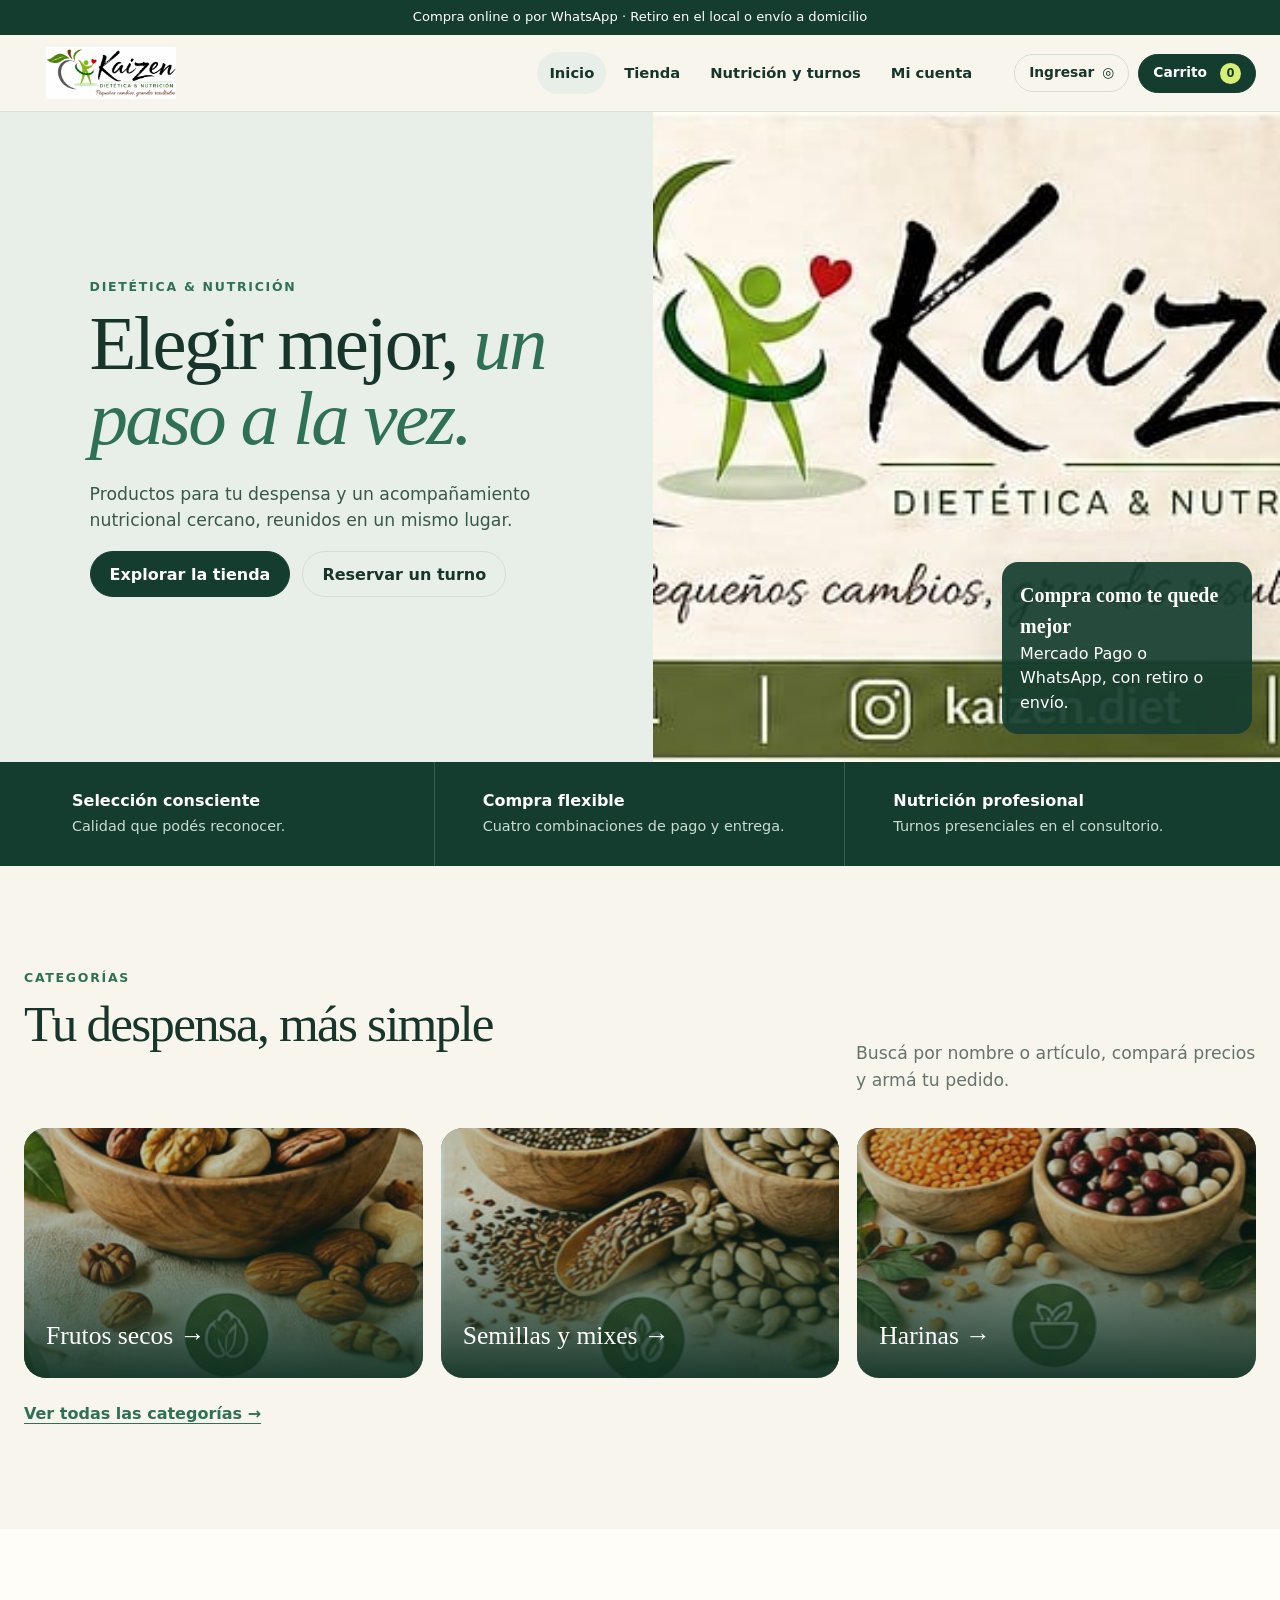
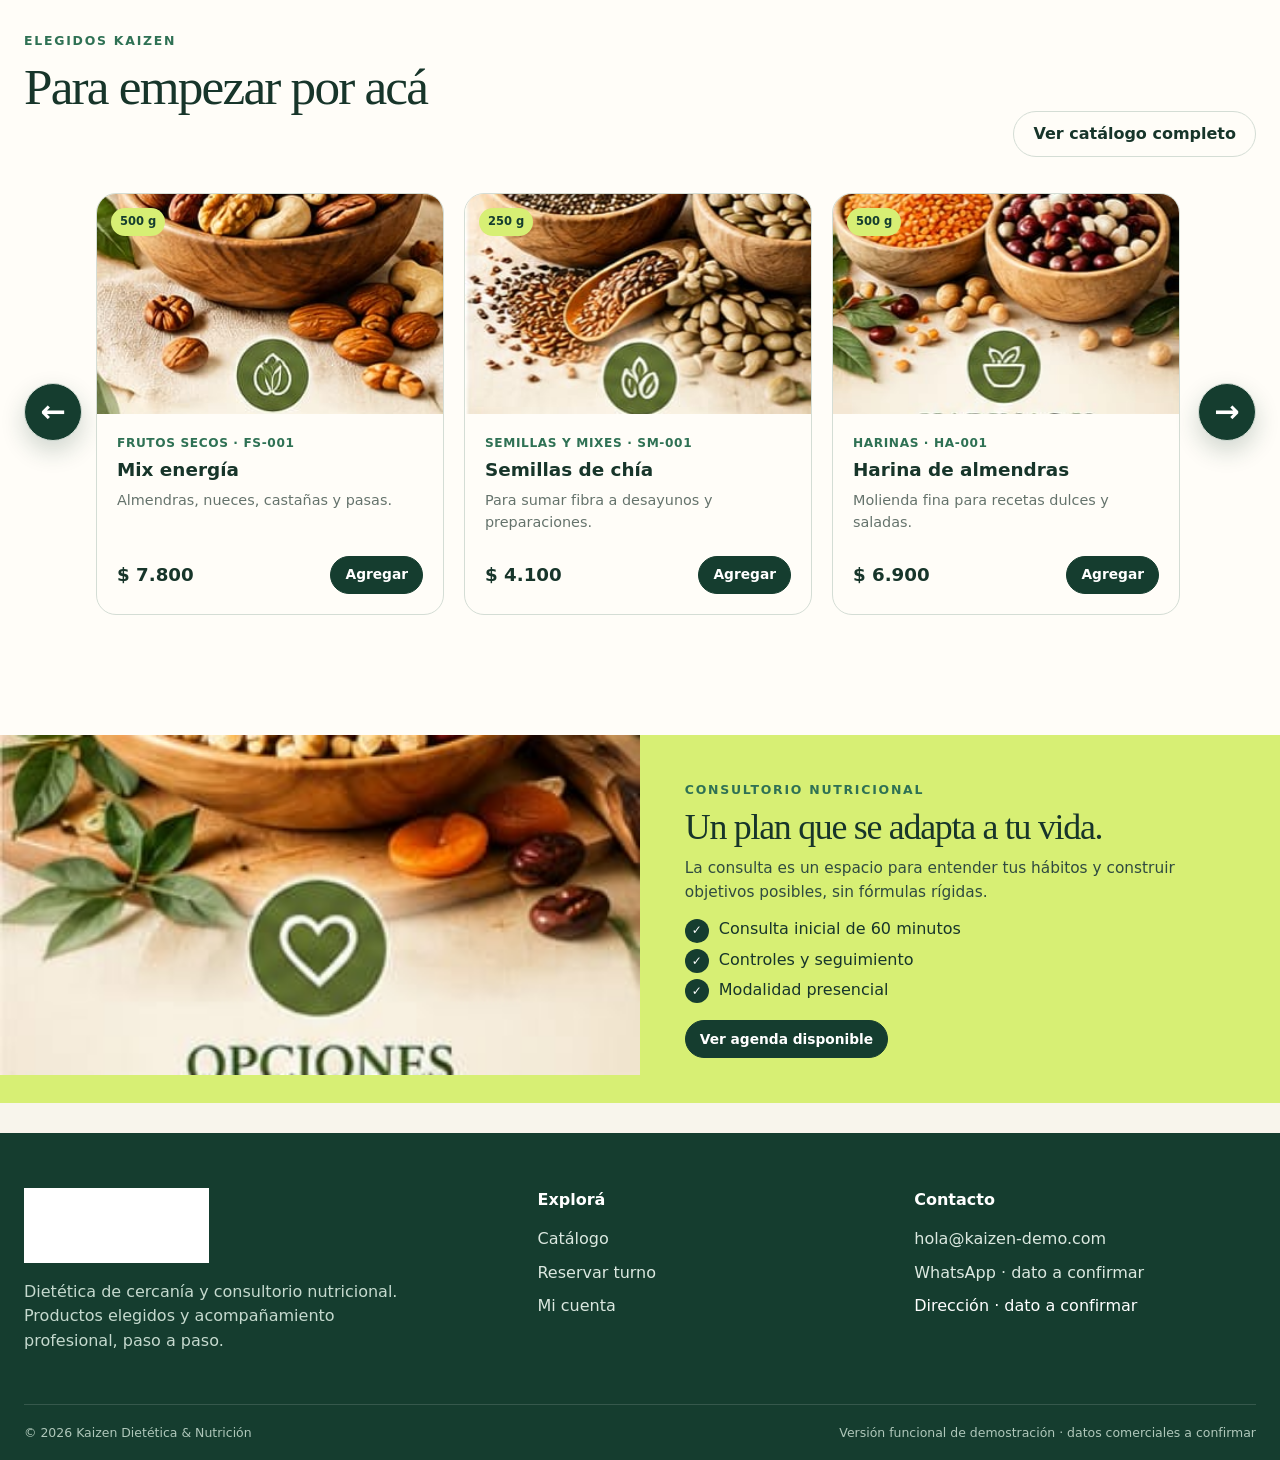
==== index.html @ 748d7c91 "Desarrollar tienda y agenda nutricional multipágina" ====
<!doctype html>
<html lang="es">
<head>
  <meta charset="utf-8">
  <meta name="viewport" content="width=device-width, initial-scale=1">
  <meta name="description" content="Kaizen Dietética & Nutrición: productos naturales, compras online y turnos con nutricionista.">
  <title>Kaizen · Dietética & Nutrición</title>
  <link rel="icon" href="assets/logo-round.jpeg">
  <link rel="stylesheet" href="css/styles.css">
  <script src="js/data.js" defer></script>
  <script src="js/store.js" defer></script>
  <script src="js/app.js" defer></script>
</head>
<body data-page="home">
  <div id="site-shell"></div>
  <main>
    <section class="hero">
      <div class="hero-copy">
        <p class="eyebrow">Dietética & nutrición</p>
        <h1>Elegir mejor, <em>un paso a la vez.</em></h1>
        <p class="lead">Productos para tu despensa y un acompañamiento nutricional cercano, reunidos en un mismo lugar.</p>
        <div class="cluster">
          <a class="button" href="tienda.html">Explorar la tienda</a>
          <a class="button ghost" href="nutricion.html">Reservar un turno</a>
        </div>
      </div>
      <div class="hero-media">
        <img src="assets/hero-banner.jpeg" alt="Selección de alimentos naturales de Kaizen">
        <div class="hero-note"><strong>Compra como te quede mejor</strong><span>Mercado Pago o WhatsApp, con retiro o envío.</span></div>
      </div>
    </section>

    <section class="trust-strip" aria-label="Beneficios">
      <div class="container trust-grid">
        <div class="trust-item"><b>Selección consciente</b><span>Calidad que podés reconocer.</span></div>
        <div class="trust-item"><b>Compra flexible</b><span>Cuatro combinaciones de pago y entrega.</span></div>
        <div class="trust-item"><b>Nutrición profesional</b><span>Turnos presenciales en el consultorio.</span></div>
      </div>
    </section>

    <section class="section">
      <div class="container">
        <div class="split-heading"><div><p class="eyebrow">Categorías</p><h2>Tu despensa, más simple</h2></div><p class="lead">Buscá por nombre o artículo, compará precios y armá tu pedido.</p></div>
        <div class="category-grid" id="home-categories"></div>
        <div class="cluster" style="margin-top: 24px"><a class="text-link" href="tienda.html">Ver todas las categorías →</a></div>
      </div>
    </section>

    <section class="section alt">
      <div class="container">
        <div class="split-heading"><div><p class="eyebrow">Elegidos Kaizen</p><h2>Para empezar por acá</h2></div><a class="button ghost" href="tienda.html">Ver catálogo completo</a></div>
        <div class="carousel-shell">
          <button class="carousel-arrow previous" data-carousel-direction="previous" aria-label="Ver productos anteriores">←</button>
          <div class="product-carousel" id="featured-products"></div>
          <button class="carousel-arrow next" data-carousel-direction="next" aria-label="Ver más productos">→</button>
        </div>
      </div>
    </section>

    <section class="feature-band home-consultorio">
      <img src="assets/opciones-especiales.jpeg" alt="Opciones saludables disponibles en Kaizen">
      <div class="feature-copy">
        <p class="eyebrow">Consultorio nutricional</p>
        <h2>Un plan que se adapta a tu vida.</h2>
        <p class="lead">La consulta es un espacio para entender tus hábitos y construir objetivos posibles, sin fórmulas rígidas.</p>
        <ul class="check-list"><li>Consulta inicial de 60 minutos</li><li>Controles y seguimiento</li><li>Modalidad presencial</li></ul>
        <a class="button small" href="nutricion.html">Ver agenda disponible</a>
      </div>
    </section>
  </main>
  <div id="site-footer"></div>
</body>
</html>
---- css/styles.css ----
:root {
  --pine: #153d2f;
  --green: #2f7154;
  --lime: #d7ef74;
  --cream: #f8f5ec;
  --paper: #fffdf8;
  --mist: #e7efe8;
  --ink: #17352a;
  --muted: #65736c;
  --line: #d4ddd5;
  --danger: #b3483f;
  --shadow: 0 18px 55px rgba(21, 61, 47, 0.12);
  --radius: 22px;
}

* { box-sizing: border-box; }
[hidden] { display: none !important; }
html { scroll-behavior: smooth; }
body {
  margin: 0;
  color: var(--ink);
  background: var(--cream);
  font-family: Inter, ui-sans-serif, system-ui, -apple-system, BlinkMacSystemFont, "Segoe UI", sans-serif;
  font-size: 16px;
  line-height: 1.55;
}
body.no-scroll { overflow: hidden; }
img { display: block; max-width: 100%; }
a { color: inherit; }
button, input, select, textarea { font: inherit; }
button { cursor: pointer; }

.sr-only {
  position: absolute;
  width: 1px;
  height: 1px;
  padding: 0;
  margin: -1px;
  overflow: hidden;
  clip: rect(0, 0, 0, 0);
  white-space: nowrap;
  border: 0;
}

.announcement {
  min-height: 35px;
  display: flex;
  align-items: center;
  justify-content: center;
  padding: 7px 20px;
  color: white;
  background: var(--pine);
  font-size: 0.82rem;
  text-align: center;
}

.site-header {
  position: sticky;
  top: 0;
  z-index: 30;
  border-bottom: 1px solid rgba(212, 221, 213, 0.85);
  background: rgba(248, 245, 236, 0.92);
  backdrop-filter: blur(16px);
}
.header-inner {
  width: min(1420px, calc(100% - 48px));
  min-height: 76px;
  margin: auto;
  display: flex;
  align-items: center;
  gap: 30px;
}
.brand { flex: 0 0 auto; text-decoration: none; }
.brand img { width: 174px; height: 52px; object-fit: contain; }
.main-nav { display: flex; align-items: center; gap: 6px; margin-left: auto; }
.main-nav a {
  padding: 10px 12px;
  border-radius: 999px;
  color: var(--ink);
  font-size: 0.92rem;
  font-weight: 650;
  text-decoration: none;
}
.main-nav a:hover, .main-nav a.active { background: var(--mist); }
.header-actions { display: flex; align-items: center; gap: 9px; }
.cart-button { position: relative; }
.cart-count {
  min-width: 21px;
  height: 21px;
  display: inline-grid;
  place-items: center;
  margin-left: 5px;
  border-radius: 99px;
  color: var(--pine);
  background: var(--lime);
  font-size: 0.72rem;
  font-weight: 800;
}

.container { width: min(1240px, calc(100% - 48px)); margin-inline: auto; }
.narrow { width: min(760px, calc(100% - 48px)); margin-inline: auto; }
.section { padding-block: clamp(64px, 8vw, 108px); }
.section.compact { padding-block: 44px; }
.section.alt { background: var(--paper); }
.eyebrow {
  margin: 0 0 10px;
  color: var(--green);
  font-size: 0.78rem;
  font-weight: 850;
  letter-spacing: 0.14em;
  text-transform: uppercase;
}
h1, h2, h3, p { margin-top: 0; }
h1, h2, .display {
  font-family: Georgia, "Times New Roman", serif;
  font-weight: 500;
  letter-spacing: -0.035em;
}
h1 { font-size: clamp(2.7rem, 6vw, 5.9rem); line-height: 0.98; }
h2 { font-size: clamp(2.15rem, 4vw, 4rem); line-height: 1.05; }
h3 { line-height: 1.2; }
.lead { max-width: 640px; color: var(--muted); font-size: 1.08rem; }
.muted { color: var(--muted); }
.fine-print { color: var(--muted); font-size: 0.82rem; }
.stack { display: grid; gap: 16px; }
.cluster { display: flex; flex-wrap: wrap; align-items: center; gap: 12px; }
.split-heading { display: flex; justify-content: space-between; align-items: end; gap: 35px; margin-bottom: 34px; }
.split-heading > * { margin-bottom: 0; }
.split-heading .lead { max-width: 400px; }

.button {
  min-height: 46px;
  display: inline-flex;
  align-items: center;
  justify-content: center;
  gap: 8px;
  padding: 11px 19px;
  border: 1px solid var(--pine);
  border-radius: 999px;
  color: white;
  background: var(--pine);
  font-weight: 760;
  line-height: 1.1;
  text-decoration: none;
  transition: transform 160ms ease, box-shadow 160ms ease, background 160ms ease;
}
.button:hover { transform: translateY(-2px); box-shadow: 0 10px 25px rgba(21,61,47,.2); }
.button:active { transform: translateY(0); box-shadow: none; }
.button.secondary { color: var(--pine); background: var(--lime); border-color: var(--lime); }
.button.ghost { color: var(--ink); background: transparent; border-color: var(--line); }
.button.white { color: var(--pine); background: white; border-color: white; }
.button.small { min-height: 38px; padding: 8px 14px; font-size: 0.86rem; }
.button:disabled { opacity: .45; cursor: not-allowed; transform: none; box-shadow: none; }
.text-link { color: var(--green); font-weight: 800; text-decoration-thickness: 1px; text-underline-offset: 4px; }

.hero {
  min-height: 650px;
  display: grid;
  grid-template-columns: minmax(0, 1.02fr) minmax(0, .98fr);
  background: var(--mist);
}
.hero-copy { align-self: center; padding: clamp(65px, 8vw, 128px) clamp(28px, 7vw, 110px); }
.hero-copy h1 { max-width: 750px; margin-bottom: 24px; }
.hero-copy h1 em { color: var(--green); font-style: italic; }
.hero-copy .lead { color: #39584b; }
.hero-media { position: relative; min-height: 420px; overflow: hidden; }
.hero-media > img { width: 100%; height: 100%; object-fit: cover; }
.hero-note {
  position: absolute;
  right: 28px;
  bottom: 28px;
  max-width: 250px;
  padding: 18px;
  border-radius: 16px;
  color: white;
  background: rgba(21, 61, 47, .92);
  box-shadow: var(--shadow);
}
.hero-note strong { display: block; font-family: Georgia, serif; font-size: 1.25rem; }

.trust-strip { background: var(--pine); color: white; }
.trust-grid { display: grid; grid-template-columns: repeat(3, 1fr); }
.trust-item { padding: 27px clamp(20px, 4vw, 48px); border-right: 1px solid rgba(255,255,255,.16); }
.trust-item:last-child { border-right: 0; }
.trust-item b { display: block; font-size: 1rem; }
.trust-item span { color: #cbdcd3; font-size: .9rem; }

.category-grid { display: grid; grid-template-columns: repeat(3, 1fr); gap: 18px; }
.category-card {
  min-height: 250px;
  position: relative;
  overflow: hidden;
  display: flex;
  align-items: end;
  padding: 22px;
  border-radius: var(--radius);
  color: white;
  background: var(--pine);
  text-decoration: none;
}
.category-card img { position: absolute; inset: 0; width: 100%; height: 100%; object-fit: cover; opacity: .72; transition: transform 350ms ease; }
.category-card::after { content: ""; position: absolute; inset: 0; background: linear-gradient(transparent 30%, rgba(11,45,32,.9)); }
.category-card:hover img { transform: scale(1.05); }
.category-card span { position: relative; z-index: 1; font-family: Georgia, serif; font-size: 1.6rem; }

.product-grid { display: grid; grid-template-columns: repeat(3, 1fr); gap: 20px; }
.carousel-shell { display: grid; grid-template-columns: 58px minmax(0, 1fr) 58px; gap: 14px; align-items: center; }
.carousel-arrow {
  width: 58px;
  height: 58px;
  display: inline-grid;
  place-items: center;
  border: 1px solid var(--line);
  border-radius: 50%;
  color: white;
  background: var(--pine);
  box-shadow: 0 10px 24px rgba(21, 61, 47, .2);
  font-size: 1.9rem;
  font-weight: 850;
}
.carousel-arrow:hover { transform: translateY(-2px); background: var(--green); }
.product-carousel {
  display: grid;
  grid-auto-flow: column;
  grid-auto-columns: calc((100% - 40px) / 3);
  gap: 20px;
  overflow-x: auto;
  overscroll-behavior-inline: contain;
  scroll-snap-type: inline mandatory;
  scrollbar-width: none;
  padding: 2px 2px 18px;
}
.product-carousel::-webkit-scrollbar { display: none; }
.product-carousel .product-card { scroll-snap-align: start; }
.product-card {
  min-width: 0;
  overflow: hidden;
  display: grid;
  grid-template-rows: 220px 1fr;
  border: 1px solid var(--line);
  border-radius: 20px;
  background: var(--paper);
}
.product-card .product-image { position: relative; overflow: hidden; background: var(--mist); }
.product-card img { width: 100%; height: 100%; object-fit: cover; transition: transform 300ms ease; }
.product-card:hover img { transform: scale(1.035); }
.tag {
  display: inline-flex;
  align-items: center;
  min-height: 28px;
  padding: 4px 9px;
  border-radius: 99px;
  color: var(--pine);
  background: var(--lime);
  font-size: .72rem;
  font-weight: 850;
}
.product-card .tag { position: absolute; top: 14px; left: 14px; }
.product-body { display: flex; flex-direction: column; align-items: start; padding: 20px; }
.product-meta { color: var(--green); font-size: .76rem; font-weight: 800; letter-spacing: .05em; text-transform: uppercase; }
.product-card h3 { margin: 6px 0 8px; font-size: 1.15rem; }
.product-card p { min-height: 50px; margin-bottom: 17px; color: var(--muted); font-size: .9rem; }
.product-bottom { width: 100%; display: flex; justify-content: space-between; align-items: center; gap: 12px; margin-top: auto; }
.price { font-size: 1.14rem; font-weight: 850; }
.product-qty { display: inline-flex; align-items: center; gap: 9px; padding: 3px; border: 1px solid var(--line); border-radius: 999px; background: white; }
.product-qty button { width: 31px; height: 31px; display: inline-grid; place-items: center; border: 0; border-radius: 50%; color: white; background: var(--pine); font-weight: 900; }
.product-qty strong { min-width: 18px; text-align: center; }

.feature-band { display: grid; grid-template-columns: 1fr 1fr; min-height: 500px; background: var(--lime); }
.feature-band > img { width: 100%; height: 100%; object-fit: cover; }
.feature-copy { align-self: center; padding: clamp(48px, 7vw, 105px); }
.feature-copy .lead { color: #304b40; }
.check-list { display: grid; gap: 10px; margin: 25px 0 30px; padding: 0; list-style: none; }
.check-list li::before { content: "✓"; display: inline-grid; place-items: center; width: 24px; height: 24px; margin-right: 10px; border-radius: 50%; color: white; background: var(--pine); font-size: .75rem; font-weight: 900; }
.home-consultorio { min-height: 0; }
.home-consultorio > img { height: 340px; object-position: center 52%; }
.home-consultorio .feature-copy { padding: clamp(26px, 3.5vw, 48px); }
.home-consultorio .feature-copy h2 { max-width: 650px; margin-bottom: 10px; font-size: clamp(1.85rem, 2.8vw, 2.75rem); }
.home-consultorio .feature-copy .lead { margin-bottom: 8px; font-size: .96rem; }
.home-consultorio .check-list { margin: 13px 0 17px; gap: 5px; }

.page-hero { padding: clamp(56px, 8vw, 108px) 0 44px; background: var(--mist); }
.page-hero h1 { max-width: 900px; margin-bottom: 20px; font-size: clamp(2.8rem, 6vw, 5.2rem); }
.page-hero .lead { margin-bottom: 0; }

.catalog-shell { display: grid; grid-template-columns: 255px 1fr; gap: 32px; align-items: start; }
.filter-panel {
  position: sticky;
  top: 103px;
  padding: 22px;
  border: 1px solid var(--line);
  border-radius: 18px;
  background: var(--paper);
}
.filter-panel h2 { margin-bottom: 18px; font-family: inherit; font-size: 1rem; font-weight: 850; letter-spacing: 0; }
.chip-list { display: grid; gap: 5px; }
.chip {
  width: 100%;
  padding: 10px 12px;
  border: 0;
  border-radius: 10px;
  color: var(--ink);
  background: transparent;
  text-align: left;
  font-size: .9rem;
}
.chip:hover, .chip.active { background: var(--mist); color: var(--green); font-weight: 800; }
.catalog-toolbar { display: grid; grid-template-columns: 1fr auto; gap: 12px; margin-bottom: 18px; }
.search-wrap { position: relative; }
.search-wrap input { padding-left: 45px; }
.search-wrap::before { content: "⌕"; position: absolute; left: 17px; top: 9px; color: var(--green); font-size: 1.35rem; }
.catalog-status { display: flex; justify-content: space-between; gap: 16px; margin: 8px 0 22px; color: var(--muted); font-size: .9rem; }
.empty-state { grid-column: 1 / -1; padding: 60px 24px; border: 1px dashed var(--line); border-radius: var(--radius); text-align: center; }

label { display: grid; gap: 7px; color: var(--ink); font-size: .88rem; font-weight: 750; }
input, select, textarea {
  width: 100%;
  min-height: 46px;
  padding: 11px 13px;
  border: 1px solid #c8d4ca;
  border-radius: 11px;
  outline: none;
  color: var(--ink);
  background: white;
}
textarea { min-height: 100px; resize: vertical; }
input:focus, select:focus, textarea:focus { border-color: var(--green); box-shadow: 0 0 0 3px rgba(47,113,84,.12); }
.field-grid { display: grid; grid-template-columns: 1fr 1fr; gap: 15px; }
.form-card { padding: clamp(24px, 4vw, 42px); border: 1px solid var(--line); border-radius: var(--radius); background: var(--paper); box-shadow: var(--shadow); }
.form-card h2 { margin-bottom: 10px; font-family: inherit; font-size: 1.45rem; font-weight: 850; letter-spacing: 0; }
.form-message { min-height: 24px; margin: 5px 0 0; font-size: .9rem; font-weight: 700; }
.form-message.error { color: var(--danger); }
.form-message.success { color: var(--green); }

.booking-layout { display: grid; grid-template-columns: .8fr 1.2fr; gap: 52px; align-items: start; }
.booking-intro { position: sticky; top: 110px; }
.booking-steps { display: grid; gap: 24px; }
.booking-step { padding-bottom: 24px; border-bottom: 1px solid var(--line); }
.booking-step:last-child { border-bottom: 0; padding-bottom: 0; }
.booking-step h3 { margin-bottom: 12px; font-size: 1rem; }
.choice-grid { display: grid; grid-template-columns: repeat(2, 1fr); gap: 10px; }
.choice-grid-three { grid-template-columns: repeat(3, 1fr); }
.choice-card {
  padding: 15px;
  border: 1px solid var(--line);
  border-radius: 14px;
  color: var(--ink);
  background: white;
  text-align: left;
}
.choice-card strong { display: block; margin-bottom: 3px; }
.choice-card small { color: var(--muted); }
.choice-card.selected { border-color: var(--pine); box-shadow: inset 0 0 0 1px var(--pine); background: var(--mist); }
.choice-card:disabled { cursor: not-allowed; opacity: .66; }
.choice-card.used { background: #f0eee7; }
.promo-choice { position: relative; padding-top: 44px; }
.promo-choice .tag { position: absolute; top: 12px; left: 14px; }
.fixed-choice { display: flex; justify-content: space-between; align-items: center; gap: 20px; padding: 16px; border: 1px solid var(--green); border-radius: 14px; background: var(--mist); }
.fixed-choice span { color: var(--muted); font-size: .88rem; }
.date-row, .slot-row { display: flex; gap: 9px; overflow-x: auto; padding: 2px 2px 8px; }
.slot-help { margin: 7px 0; }
.date-button, .slot-button {
  flex: 0 0 auto;
  padding: 11px 14px;
  border: 1px solid var(--line);
  border-radius: 12px;
  color: var(--ink);
  background: white;
}
.date-button { min-width: 84px; display: grid; gap: 2px; }
.slot-button { min-width: 94px; display: grid; gap: 2px; text-align: center; }
.slot-button span { color: var(--green); font-size: .7rem; font-weight: 750; text-transform: uppercase; }
.slot-button.occupied { cursor: not-allowed; color: var(--muted); background: #f0eee7; opacity: .8; }
.slot-button.occupied span { color: #8f5c52; }
.date-button span { color: var(--muted); font-size: .76rem; text-transform: uppercase; }
.date-button b { font-size: 1.05rem; }
.date-button.selected, .slot-button.selected { color: white; border-color: var(--pine); background: var(--pine); }
.booking-summary { padding: 17px; border-radius: 14px; background: var(--mist); font-size: .9rem; }

.auth-layout { min-height: calc(100vh - 111px); display: grid; grid-template-columns: .85fr 1.15fr; }
.auth-aside { padding: clamp(45px, 7vw, 95px); color: white; background: var(--pine); }
.auth-aside h1 { font-size: clamp(2.6rem, 5vw, 4.8rem); }
.auth-aside .lead { color: #c9dcd2; }
.credential-box { margin-top: 34px; padding: 18px; border: 1px solid rgba(255,255,255,.18); border-radius: 16px; background: rgba(255,255,255,.07); }
.credential-box code { color: var(--lime); }
.auth-main { align-self: center; width: min(640px, calc(100% - 48px)); margin: auto; padding-block: 60px; }
.tabs { display: flex; gap: 5px; margin-bottom: 18px; padding: 5px; border-radius: 14px; background: var(--mist); }
.tab { flex: 1; padding: 10px; border: 0; border-radius: 10px; color: var(--ink); background: transparent; font-weight: 800; }
.tab.active { background: white; box-shadow: 0 4px 14px rgba(21,61,47,.08); }
.auth-panel[hidden] { display: none; }

.account-hero { padding: 58px 0 34px; }
.account-hero h1 { margin-bottom: 10px; font-size: clamp(2.5rem, 5vw, 4.4rem); }
.dashboard-grid { display: grid; grid-template-columns: 240px 1fr; gap: 30px; align-items: start; }
.account-nav { position: sticky; top: 104px; display: grid; gap: 5px; padding: 12px; border: 1px solid var(--line); border-radius: 16px; background: var(--paper); }
.account-nav button { padding: 11px 12px; border: 0; border-radius: 9px; color: var(--ink); background: transparent; text-align: left; }
.account-nav button.active { color: var(--green); background: var(--mist); font-weight: 800; }
.dashboard-panel { display: none; }
.dashboard-panel.active { display: block; }
.dashboard-panel > h2 { margin-bottom: 24px; font-size: 2rem; }
.summary-cards { display: grid; grid-template-columns: repeat(3, 1fr); gap: 14px; margin-bottom: 25px; }
.summary-card { padding: 20px; border: 1px solid var(--line); border-radius: 16px; background: var(--paper); }
.summary-card span { color: var(--muted); font-size: .82rem; }
.summary-card strong { display: block; margin-top: 4px; font-family: Georgia, serif; font-size: 2rem; }
.record-list { display: grid; gap: 12px; }
.record-card { padding: 19px; border: 1px solid var(--line); border-radius: 16px; background: var(--paper); }
.record-head { display: flex; justify-content: space-between; gap: 16px; margin-bottom: 8px; }
.status { display: inline-flex; align-items: center; padding: 4px 9px; border-radius: 99px; color: var(--pine); background: var(--mist); font-size: .76rem; font-weight: 800; }
.status.confirmed { background: #dff3c3; }
.status.pending { background: #fff0b9; }
.weekday-grid { display: grid; grid-template-columns: repeat(7, 1fr); gap: 6px; }
.weekday-check { display: grid; place-items: center; gap: 5px; padding: 10px 3px; border: 1px solid var(--line); border-radius: 10px; background: white; font-size: .75rem; }
.weekday-check input { min-height: auto; width: auto; }
.time-option-grid { display: grid; grid-template-columns: repeat(5, minmax(72px, 1fr)); gap: 8px; }
.time-check { position: relative; display: block; }
.time-check input { position: absolute; width: 1px; height: 1px; min-height: 0; opacity: 0; }
.time-check span { display: grid; place-items: center; min-height: 44px; border: 1px solid var(--line); border-radius: 10px; background: white; font-weight: 800; }
.time-check input:checked + span { color: white; border-color: var(--pine); background: var(--pine); }
.time-check input:focus-visible + span { box-shadow: 0 0 0 3px rgba(47,113,84,.18); }

.cart-page-layout { display: grid; grid-template-columns: minmax(0, 1.25fr) minmax(340px, .75fr); gap: 40px; align-items: start; }
.cart-page-lines { display: grid; gap: 12px; margin-bottom: 24px; }
.cart-page-line { display: grid; grid-template-columns: 110px 1fr auto; gap: 18px; align-items: center; padding: 16px; border: 1px solid var(--line); border-radius: 17px; background: var(--paper); }
.cart-page-line img { width: 110px; height: 100px; border-radius: 13px; object-fit: cover; }
.cart-page-line h3 { margin: 4px 0; }
.cart-page-line p { margin: 0; }
.cart-page-line .product-qty { grid-column: 3; }
.line-price { align-self: end; font-weight: 850; }
.checkout-panel { position: sticky; top: 104px; padding: 26px; border: 1px solid var(--line); border-radius: var(--radius); background: var(--paper); box-shadow: var(--shadow); }
.checkout-total { display: flex; justify-content: space-between; align-items: end; padding-bottom: 20px; border-bottom: 1px solid var(--line); }
.checkout-total strong { font-family: Georgia, serif; font-size: 2rem; }
.checkout-step { display: grid; gap: 9px; }
.checkout-step .eyebrow { margin-bottom: 0; }
.delivery-address { margin: 0; padding: 18px; border: 1px solid var(--line); border-radius: 15px; background: var(--mist); }
.delivery-address legend { padding: 0 8px; }
.delivery-address .eyebrow { margin: 0; }
.address-grid { display: grid; grid-template-columns: 1.5fr .65fr; gap: 12px; }
.address-grid .address-street, .address-grid .address-reference { grid-column: 1 / -1; }
.order-success { grid-column: 1 / -1; padding-block: 90px; background: var(--paper); }

.appointment-calendar { margin-top: 28px; padding: clamp(20px, 4vw, 32px); border: 1px solid var(--line); border-radius: var(--radius); background: var(--paper); }
.calendar-head { display: flex; justify-content: space-between; align-items: end; gap: 20px; margin-bottom: 20px; }
.calendar-head h3 { margin: 0; font-family: Georgia, serif; font-size: 1.55rem; text-transform: capitalize; }
.calendar-legend { display: inline-flex; align-items: center; gap: 7px; color: var(--muted); font-size: .8rem; }
.calendar-legend i, .calendar-day i { width: 8px; height: 8px; display: inline-block; border-radius: 50%; background: var(--green); }
.calendar-weekdays, .calendar-grid { display: grid; grid-template-columns: repeat(7, 1fr); gap: 6px; }
.calendar-weekdays b { padding: 8px 2px; color: var(--muted); font-size: .72rem; text-align: center; }
.calendar-day { min-height: 58px; position: relative; display: grid; place-items: center; border-radius: 10px; background: var(--cream); font-size: .88rem; }
.calendar-day.blank { background: transparent; }
.calendar-day.has-appointment { color: white; background: var(--pine); font-weight: 850; }
.calendar-day.has-appointment i { position: absolute; right: 7px; bottom: 7px; background: var(--lime); }

.account-feature { min-height: 330px; overflow: hidden; border-radius: var(--radius); }
.account-feature .feature-copy h2 { font-size: 2.25rem; }
.admin-welcome { padding: clamp(30px, 5vw, 58px); border-radius: var(--radius); color: white; background: var(--pine); }
.admin-welcome .eyebrow { color: var(--lime); }
.admin-welcome h2 { max-width: 650px; font-size: clamp(2rem, 4vw, 3.5rem); }
.admin-welcome p:last-child { max-width: 650px; margin-bottom: 0; color: #c7d9cf; }
.order-month { margin-bottom: 38px; }
.order-month > h3 { margin-bottom: 16px; font-family: Georgia, serif; font-size: 1.8rem; text-transform: capitalize; }
.order-day { margin-bottom: 24px; }
.order-day > h4 { margin: 0 0 10px; color: var(--green); text-transform: capitalize; }

dialog {
  width: min(610px, calc(100% - 28px));
  max-height: calc(100vh - 30px);
  padding: 0;
  border: 0;
  border-radius: 22px;
  color: var(--ink);
  background: var(--paper);
  box-shadow: 0 30px 100px rgba(10,30,22,.3);
}
dialog::backdrop { background: rgba(10, 30, 22, .6); backdrop-filter: blur(3px); }
.dialog-head { position: sticky; top: 0; z-index: 2; display: flex; justify-content: space-between; align-items: center; padding: 20px 22px; border-bottom: 1px solid var(--line); background: var(--paper); }
.dialog-head h2 { margin: 0; font-family: inherit; font-size: 1.25rem; font-weight: 850; letter-spacing: 0; }
.icon-button { width: 40px; height: 40px; display: inline-grid; place-items: center; border: 1px solid var(--line); border-radius: 50%; color: var(--ink); background: transparent; }
.dialog-body { padding: 22px; }
.cart-lines { display: grid; gap: 8px; }
.cart-line { display: grid; grid-template-columns: 70px 1fr auto; gap: 13px; align-items: center; padding: 10px 0; border-bottom: 1px solid var(--line); }
.cart-line img { width: 70px; height: 64px; border-radius: 10px; object-fit: cover; }
.cart-line h3 { margin: 0 0 4px; font-size: .95rem; }
.qty-control { display: flex; align-items: center; gap: 8px; }
.qty-control button { width: 29px; height: 29px; border: 1px solid var(--line); border-radius: 50%; color: var(--ink); background: white; }
.cart-total { display: flex; justify-content: space-between; margin: 20px 0; font-size: 1.15rem; font-weight: 850; }
.purchase-options { display: grid; grid-template-columns: 1fr 1fr; gap: 10px; }
.purchase-option { min-height: 116px; padding: 15px; border: 1px solid var(--line); border-radius: 14px; color: var(--ink); background: white; text-align: left; }
.purchase-option strong { display: block; margin-bottom: 6px; }
.purchase-option span { color: var(--muted); font-size: .82rem; }
.purchase-option.selected { border-color: var(--pine); box-shadow: inset 0 0 0 1px var(--pine); background: var(--mist); }
.toast {
  position: fixed;
  right: 20px;
  bottom: 20px;
  z-index: 80;
  max-width: 360px;
  padding: 14px 18px;
  border-radius: 13px;
  color: white;
  background: var(--pine);
  box-shadow: var(--shadow);
  animation: slide-up 220ms ease both;
}
@keyframes slide-up { from { opacity: 0; transform: translateY(12px); } }

.site-footer { margin-top: 30px; color: white; background: var(--pine); }
.footer-grid { display: grid; grid-template-columns: 1.4fr 1fr 1fr; gap: 35px; padding-block: 55px 34px; }
.footer-grid img { width: 185px; margin-bottom: 17px; filter: brightness(0) invert(1); }
.footer-grid p { max-width: 400px; color: #c5d9ce; }
.footer-links { display: grid; align-content: start; gap: 9px; }
.footer-links strong { margin-bottom: 5px; }
.footer-links a { color: #dbe8e0; text-decoration: none; }
.footer-links a:hover { color: var(--lime); }
.footer-bottom { display: flex; justify-content: space-between; gap: 20px; padding-block: 18px; border-top: 1px solid rgba(255,255,255,.14); color: #afc7ba; font-size: .78rem; }

@media (max-width: 1000px) {
  .header-inner { flex-wrap: wrap; gap: 8px 16px; padding-block: 10px; }
  .header-actions { margin-left: auto; }
  .main-nav { order: 3; width: 100%; margin: 0; display: flex; overflow-x: auto; padding-bottom: 2px; }
  .hero { grid-template-columns: 1fr; }
  .hero-copy { padding-block: 75px; }
  .hero-media { min-height: 450px; }
  .product-grid { grid-template-columns: repeat(2, 1fr); }
  .product-carousel { grid-auto-columns: calc((100% - 20px) / 2); }
  .catalog-shell { grid-template-columns: 1fr; }
  .filter-panel { position: static; }
  .chip-list { display: flex; flex-wrap: wrap; }
  .chip { width: auto; }
  .booking-layout { grid-template-columns: 1fr; }
  .booking-intro { position: static; }
  .dashboard-grid { grid-template-columns: 1fr; }
  .cart-page-layout { grid-template-columns: 1fr; }
  .checkout-panel { position: static; }
  .account-nav { position: static; display: flex; overflow-x: auto; }
  .account-nav button { flex: 0 0 auto; }
}

@media (max-width: 720px) {
  .container, .narrow, .header-inner { width: min(100% - 30px, 1240px); }
  .header-inner { min-height: 68px; gap: 9px; }
  .brand img { width: 132px; height: 43px; }
  .header-actions .account-label { display: none; }
  .hero { min-height: auto; }
  .hero-copy { padding: 58px 24px; }
  .hero-media { min-height: 320px; }
  .hero-note { right: 16px; bottom: 16px; left: 16px; max-width: none; }
  .trust-grid { grid-template-columns: 1fr; }
  .trust-item { border-right: 0; border-bottom: 1px solid rgba(255,255,255,.16); }
  .category-grid, .product-grid, .feature-band, .auth-layout { grid-template-columns: 1fr; }
  .product-carousel { grid-auto-columns: 86%; }
  .carousel-shell { grid-template-columns: 44px minmax(0, 1fr) 44px; gap: 7px; }
  .carousel-arrow { width: 44px; height: 44px; font-size: 1.5rem; }
  .category-card { min-height: 220px; }
  .feature-band > img { height: 340px; }
  .catalog-toolbar, .field-grid, .choice-grid, .choice-grid-three, .purchase-options { grid-template-columns: 1fr; }
  .split-heading { display: grid; align-items: start; }
  .auth-aside { padding: 55px 24px; }
  .summary-cards { grid-template-columns: 1fr; }
  .weekday-grid { grid-template-columns: repeat(4, 1fr); }
  .time-option-grid { grid-template-columns: repeat(3, 1fr); }
  .address-grid { grid-template-columns: 1fr; }
  .address-grid .address-street, .address-grid .address-reference { grid-column: auto; }
  .home-consultorio > img { height: 220px; }
  .footer-grid { grid-template-columns: 1fr; }
  .footer-bottom { display: grid; }
  .cart-line { grid-template-columns: 58px 1fr; }
  .cart-line img { width: 58px; height: 55px; }
  .cart-line .qty-control { grid-column: 2; }
  .cart-page-line { grid-template-columns: 78px 1fr; gap: 13px; }
  .cart-page-line img { width: 78px; height: 74px; }
  .cart-page-line .line-price { grid-column: 2; }
  .cart-page-line .product-qty { grid-column: 2; justify-self: start; }
  .calendar-day { min-height: 43px; }
  .calendar-head { display: grid; align-items: start; }
}

@media (prefers-reduced-motion: reduce) {
  *, *::before, *::after { scroll-behavior: auto !important; animation-duration: .01ms !important; transition-duration: .01ms !important; }
}
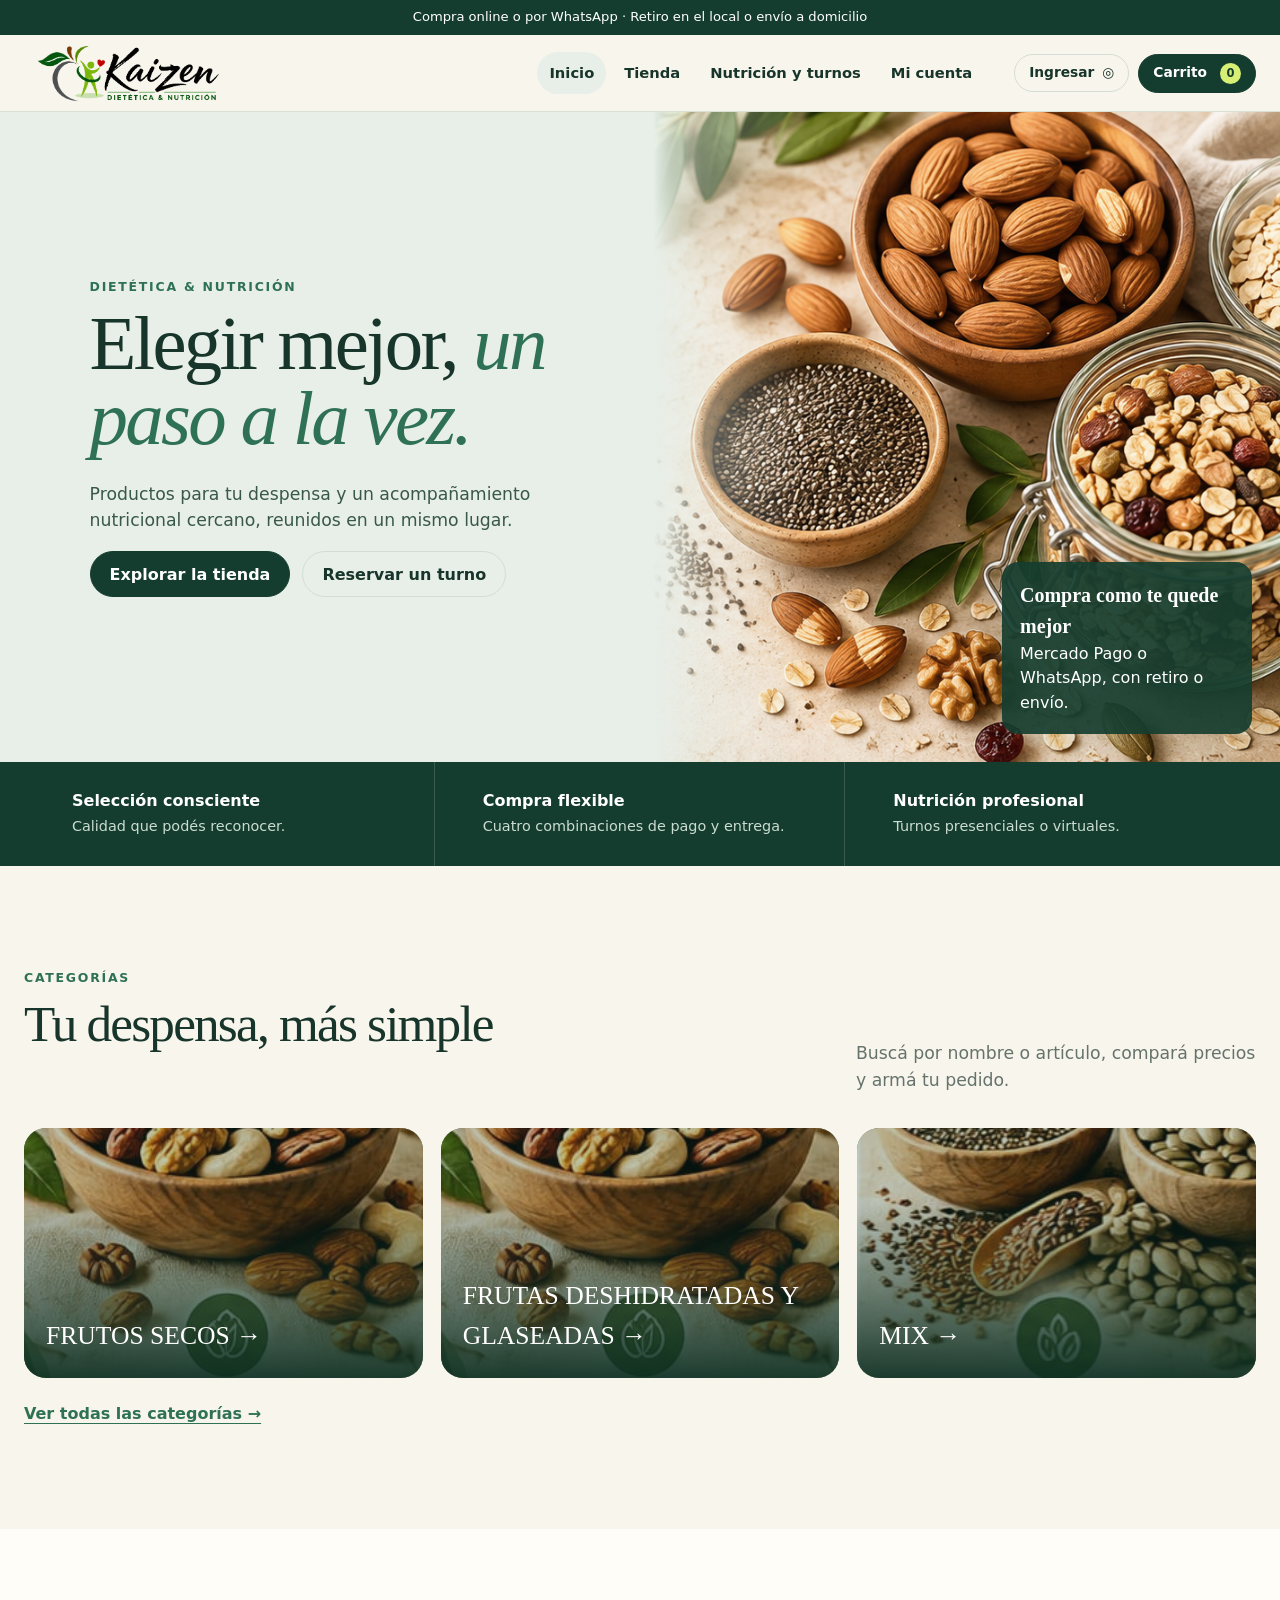
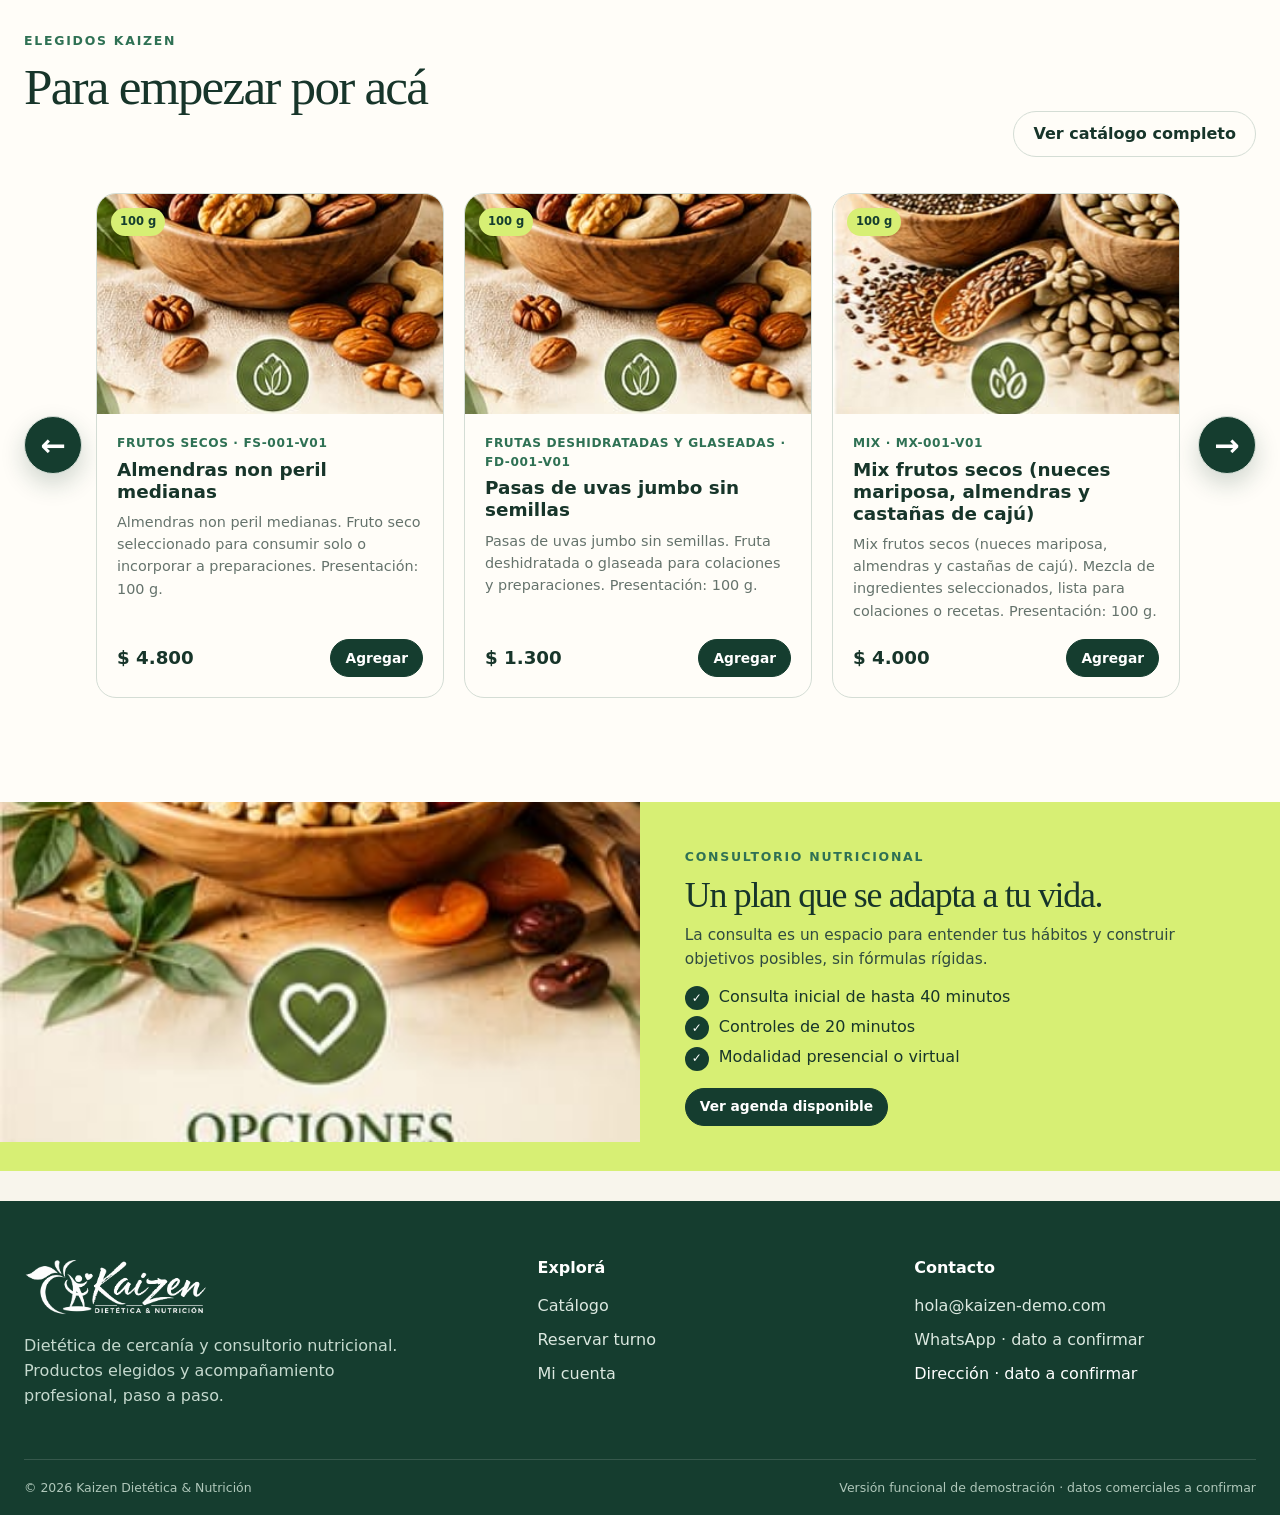
==== commit bd8bd75e: "Mejorar catálogo y agenda de consultas" ====
--- a/index.html
+++ b/index.html
@@ -25,7 +25,7 @@
         </div>
       </div>
       <div class="hero-media">
-        <img src="assets/hero-banner.jpeg" alt="Selección de alimentos naturales de Kaizen">
+        <img src="assets/hero-banner-v2.png" alt="Selección de frutos secos, semillas y cereales de Kaizen">
         <div class="hero-note"><strong>Compra como te quede mejor</strong><span>Mercado Pago o WhatsApp, con retiro o envío.</span></div>
       </div>
     </section>
@@ -34,7 +34,7 @@
       <div class="container trust-grid">
         <div class="trust-item"><b>Selección consciente</b><span>Calidad que podés reconocer.</span></div>
         <div class="trust-item"><b>Compra flexible</b><span>Cuatro combinaciones de pago y entrega.</span></div>
-        <div class="trust-item"><b>Nutrición profesional</b><span>Turnos presenciales en el consultorio.</span></div>
+        <div class="trust-item"><b>Nutrición profesional</b><span>Turnos presenciales o virtuales.</span></div>
       </div>
     </section>
 
@@ -63,7 +63,7 @@
         <p class="eyebrow">Consultorio nutricional</p>
         <h2>Un plan que se adapta a tu vida.</h2>
         <p class="lead">La consulta es un espacio para entender tus hábitos y construir objetivos posibles, sin fórmulas rígidas.</p>
-        <ul class="check-list"><li>Consulta inicial de 60 minutos</li><li>Controles y seguimiento</li><li>Modalidad presencial</li></ul>
+        <ul class="check-list"><li>Consulta inicial de hasta 40 minutos</li><li>Controles de 20 minutos</li><li>Modalidad presencial o virtual</li></ul>
         <a class="button small" href="nutricion.html">Ver agenda disponible</a>
       </div>
     </section>
--- a/css/styles.css
+++ b/css/styles.css
@@ -71,7 +71,7 @@
   gap: 30px;
 }
 .brand { flex: 0 0 auto; text-decoration: none; }
-.brand img { width: 174px; height: 52px; object-fit: contain; }
+.brand img { width: 210px; height: 62px; object-fit: contain; }
 .main-nav { display: flex; align-items: center; gap: 6px; margin-left: auto; }
 .main-nav a {
   padding: 10px 12px;
@@ -164,7 +164,8 @@
 .hero-copy h1 em { color: var(--green); font-style: italic; }
 .hero-copy .lead { color: #39584b; }
 .hero-media { position: relative; min-height: 420px; overflow: hidden; }
-.hero-media > img { width: 100%; height: 100%; object-fit: cover; }
+.hero-media::before { content: ""; position: absolute; inset: 0; z-index: 1; pointer-events: none; background: linear-gradient(90deg, var(--mist) 0%, rgba(231, 239, 232, .42) 8%, transparent 24%); }
+.hero-media > img { width: 100%; height: 100%; display: block; object-fit: cover; object-position: 72% center; filter: saturate(.94) contrast(.98); }
 .hero-note {
   position: absolute;
   right: 28px;
@@ -175,6 +176,7 @@
   color: white;
   background: rgba(21, 61, 47, .92);
   box-shadow: var(--shadow);
+  z-index: 2;
 }
 .hero-note strong { display: block; font-family: Georgia, serif; font-size: 1.25rem; }
 
@@ -217,6 +219,8 @@
   box-shadow: 0 10px 24px rgba(21, 61, 47, .2);
   font-size: 1.9rem;
   font-weight: 850;
+  align-self: center;
+  justify-self: center;
 }
 .carousel-arrow:hover { transform: translateY(-2px); background: var(--green); }
 .product-carousel {
@@ -228,7 +232,7 @@
   overscroll-behavior-inline: contain;
   scroll-snap-type: inline mandatory;
   scrollbar-width: none;
-  padding: 2px 2px 18px;
+  padding: 2px;
 }
 .product-carousel::-webkit-scrollbar { display: none; }
 .product-carousel .product-card { scroll-snap-align: start; }
@@ -305,7 +309,7 @@
   font-size: .9rem;
 }
 .chip:hover, .chip.active { background: var(--mist); color: var(--green); font-weight: 800; }
-.catalog-toolbar { display: grid; grid-template-columns: 1fr auto; gap: 12px; margin-bottom: 18px; }
+.catalog-toolbar { display: grid; grid-template-columns: minmax(220px, 1fr) minmax(180px, auto) minmax(145px, auto); gap: 12px; margin-bottom: 18px; }
 .search-wrap { position: relative; }
 .search-wrap input { padding-left: 45px; }
 .search-wrap::before { content: "⌕"; position: absolute; left: 17px; top: 9px; color: var(--green); font-size: 1.35rem; }
@@ -417,6 +421,10 @@
 .time-check span { display: grid; place-items: center; min-height: 44px; border: 1px solid var(--line); border-radius: 10px; background: white; font-weight: 800; }
 .time-check input:checked + span { color: white; border-color: var(--pine); background: var(--pine); }
 .time-check input:focus-visible + span { box-shadow: 0 0 0 3px rgba(47,113,84,.18); }
+.schedule-channel { display: grid; gap: 18px; padding: 22px; border: 1px solid var(--line); border-radius: 16px; background: var(--cream); }
+.schedule-channel.virtual { background: var(--mist); }
+.schedule-channel h3 { margin: 2px 0 4px; font-family: inherit; font-size: 1.15rem; }
+.schedule-label { margin-bottom: 9px; font-weight: 850; }
 
 .cart-page-layout { display: grid; grid-template-columns: minmax(0, 1.25fr) minmax(340px, .75fr); gap: 40px; align-items: start; }
 .cart-page-lines { display: grid; gap: 12px; margin-bottom: 24px; }
@@ -538,7 +546,7 @@
 @media (max-width: 720px) {
   .container, .narrow, .header-inner { width: min(100% - 30px, 1240px); }
   .header-inner { min-height: 68px; gap: 9px; }
-  .brand img { width: 132px; height: 43px; }
+  .brand img { width: 158px; height: 48px; }
   .header-actions .account-label { display: none; }
   .hero { min-height: auto; }
   .hero-copy { padding: 58px 24px; }
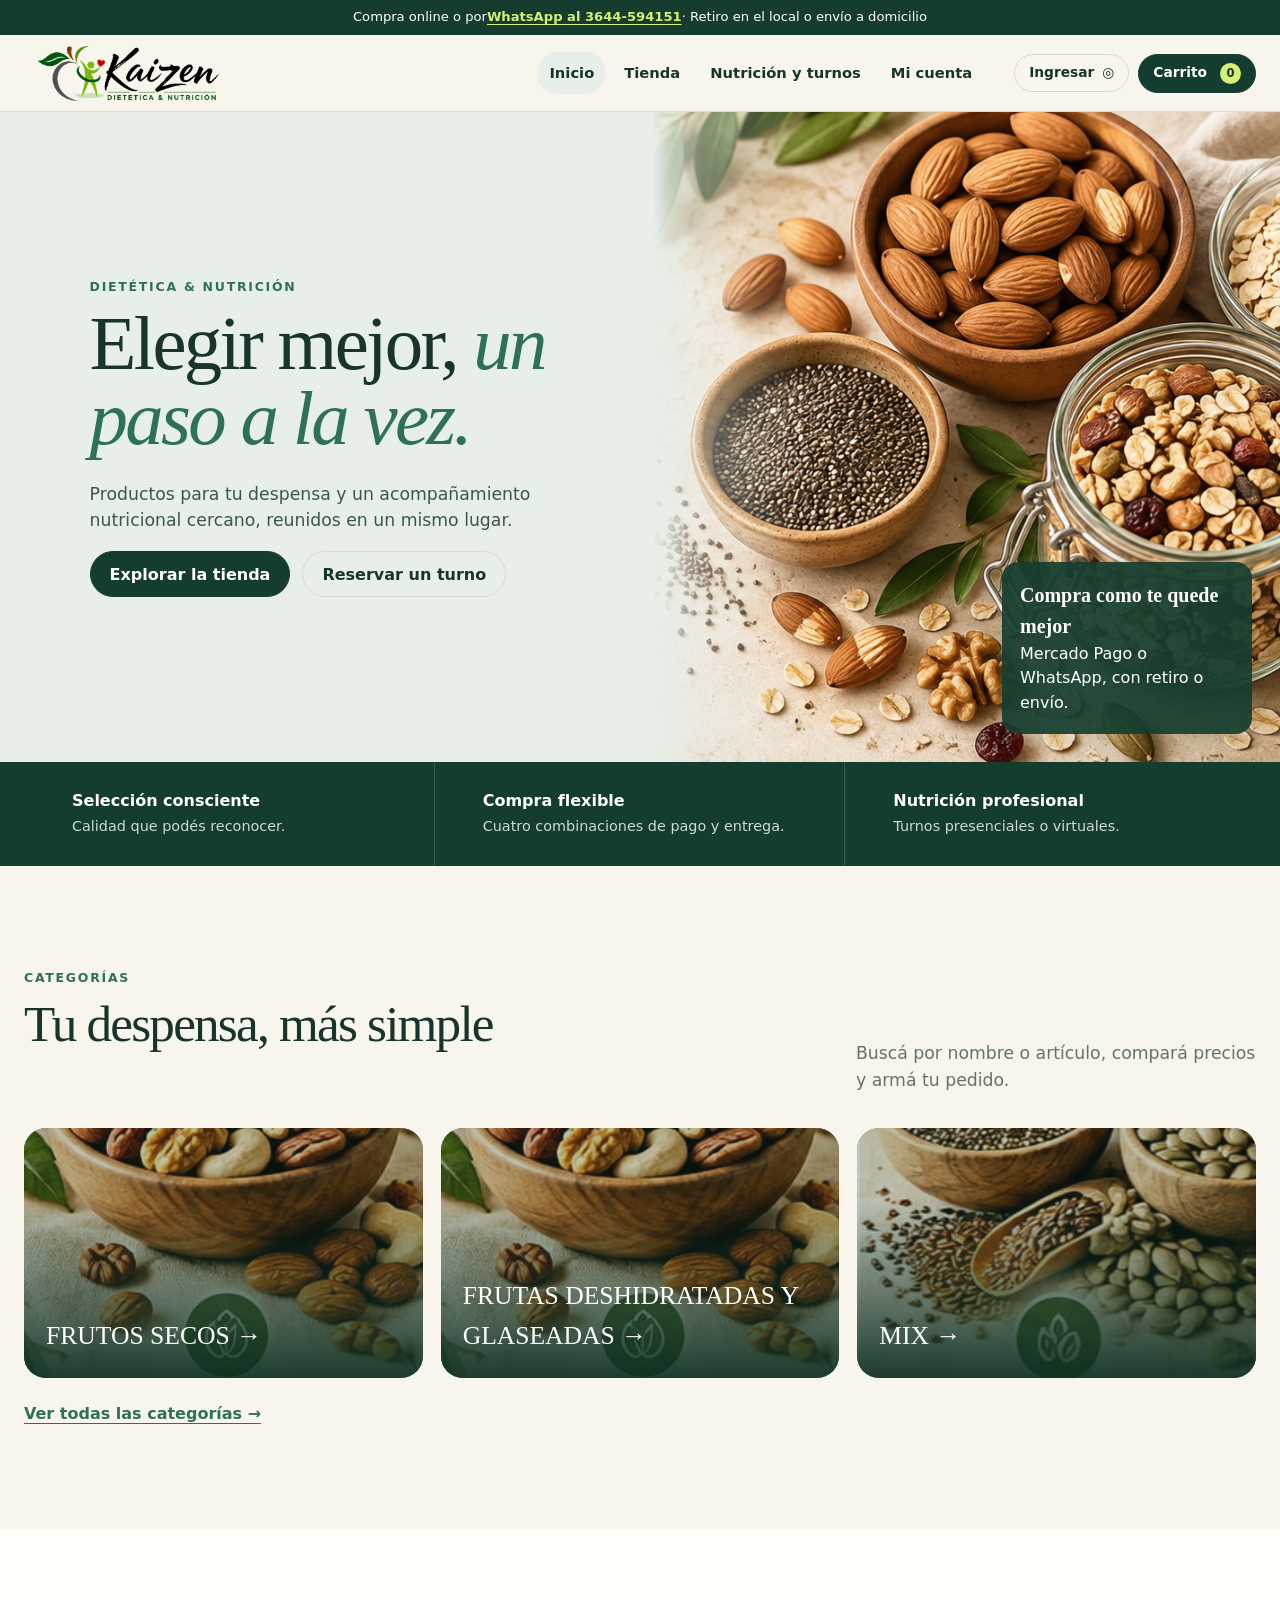
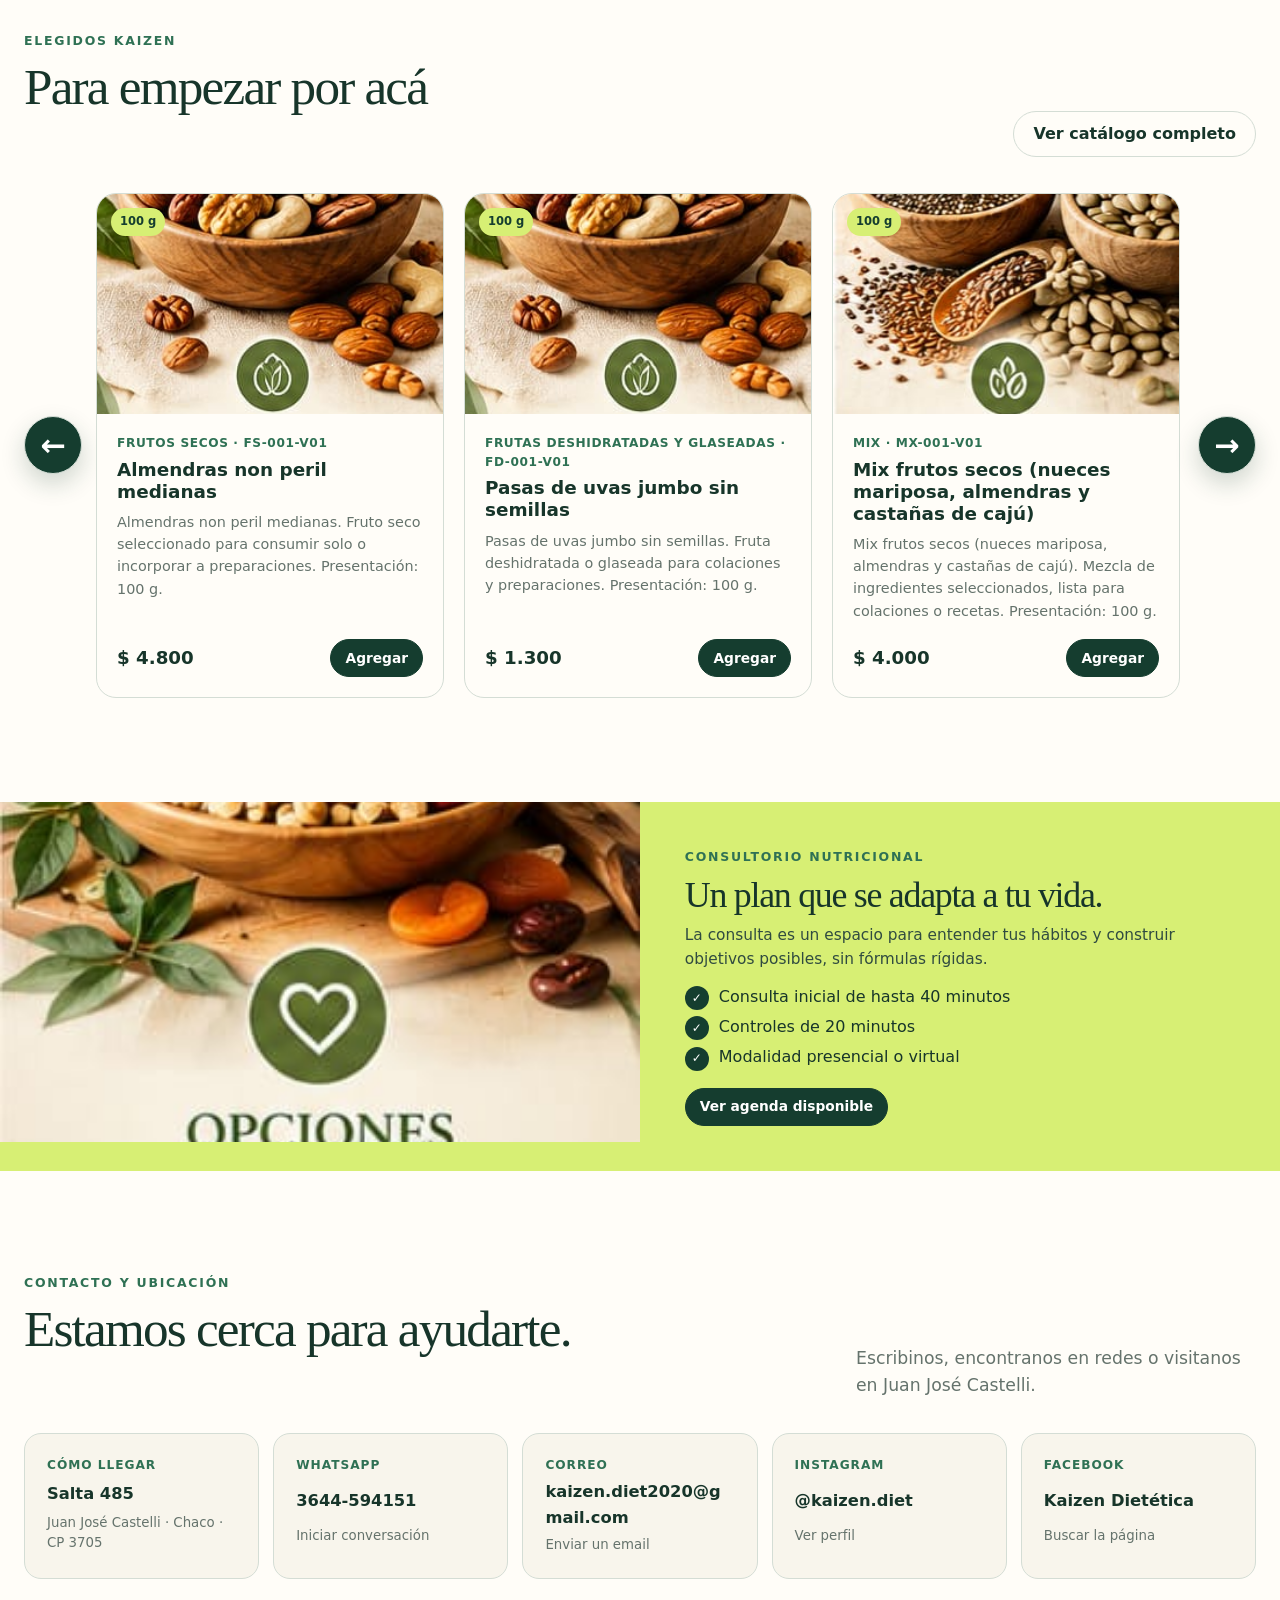
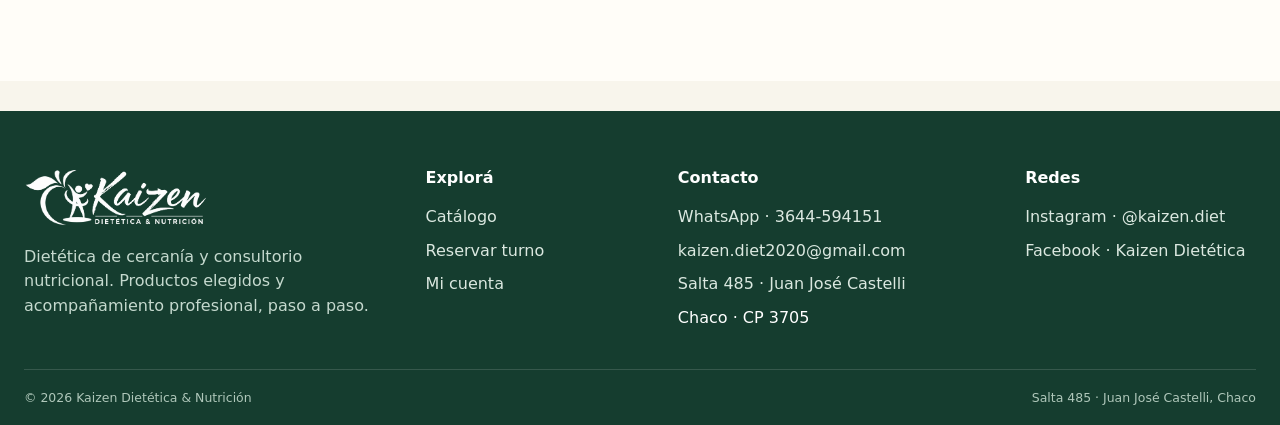
==== commit 49210f93: "Integrar contacto real y turnos promocionales" ====
--- a/index.html
+++ b/index.html
@@ -10,6 +10,24 @@
   <script src="js/data.js" defer></script>
   <script src="js/store.js" defer></script>
   <script src="js/app.js" defer></script>
+  <script type="application/ld+json">
+    {
+      "@context": "https://schema.org",
+      "@type": "Store",
+      "name": "Kaizen Dietética & Nutrición",
+      "email": "kaizen.diet2020@gmail.com",
+      "telephone": "+54 9 3644 594151",
+      "address": {
+        "@type": "PostalAddress",
+        "streetAddress": "Salta 485",
+        "addressLocality": "Juan José Castelli",
+        "addressRegion": "Chaco",
+        "postalCode": "3705",
+        "addressCountry": "AR"
+      },
+      "sameAs": ["https://www.instagram.com/kaizen.diet/"]
+    }
+  </script>
 </head>
 <body data-page="home">
   <div id="site-shell"></div>
@@ -67,6 +85,19 @@
         <a class="button small" href="nutricion.html">Ver agenda disponible</a>
       </div>
     </section>
+
+    <section class="section contact-section">
+      <div class="container">
+        <div class="split-heading"><div><p class="eyebrow">Contacto y ubicación</p><h2>Estamos cerca para ayudarte.</h2></div><p class="lead">Escribinos, encontranos en redes o visitanos en Juan José Castelli.</p></div>
+        <div class="contact-grid">
+          <a class="contact-card" href="https://www.google.com/maps/search/?api=1&amp;query=Salta%20485%2C%20Juan%20Jos%C3%A9%20Castelli%2C%20Chaco%2C%203705%2C%20Argentina" target="_blank" rel="noopener noreferrer"><span>Cómo llegar</span><strong>Salta 485</strong><small>Juan José Castelli · Chaco · CP 3705</small></a>
+          <a class="contact-card" href="https://wa.me/5493644594151?text=Hola%20Kaizen%2C%20quisiera%20hacer%20una%20consulta." target="_blank" rel="noopener noreferrer"><span>WhatsApp</span><strong>3644-594151</strong><small>Iniciar conversación</small></a>
+          <a class="contact-card" href="mailto:kaizen.diet2020@gmail.com"><span>Correo</span><strong>kaizen.diet2020@gmail.com</strong><small>Enviar un email</small></a>
+          <a class="contact-card" href="https://www.instagram.com/kaizen.diet/" target="_blank" rel="noopener noreferrer"><span>Instagram</span><strong>@kaizen.diet</strong><small>Ver perfil</small></a>
+          <a class="contact-card" href="https://www.facebook.com/search/top?q=Kaizen%20Diet%C3%A9tica" target="_blank" rel="noopener noreferrer"><span>Facebook</span><strong>Kaizen Dietética</strong><small>Buscar la página</small></a>
+        </div>
+      </div>
+    </section>
   </main>
   <div id="site-footer"></div>
 </body>
--- a/css/styles.css
+++ b/css/styles.css
@@ -53,6 +53,7 @@
   font-size: 0.82rem;
   text-align: center;
 }
+.announcement a { color: var(--lime); font-weight: 800; text-underline-offset: 3px; }
 
 .site-header {
   position: sticky;
@@ -379,7 +380,14 @@
 .date-button span { color: var(--muted); font-size: .76rem; text-transform: uppercase; }
 .date-button b { font-size: 1.05rem; }
 .date-button.selected, .slot-button.selected { color: white; border-color: var(--pine); background: var(--pine); }
-.booking-summary { padding: 17px; border-radius: 14px; background: var(--mist); font-size: .9rem; }
+.booking-summary { display: grid; gap: 6px; padding: 17px; border-radius: 14px; background: var(--mist); font-size: .9rem; }
+.booking-bundle-list { display: grid; gap: 5px; margin: 5px 0 0; padding-left: 20px; }
+.booking-bundle-list.confirmed-list { max-width: 680px; margin: 20px auto 26px; padding: 0; list-style: none; text-align: left; }
+.booking-bundle-list.confirmed-list li { display: grid; gap: 2px; padding: 13px 15px; border: 1px solid var(--line); border-radius: 12px; background: white; }
+.booking-bundle-list.confirmed-list span { color: var(--muted); font-size: .86rem; text-transform: capitalize; }
+.appointment-policy { margin-top: 16px; padding: 20px; border: 1px solid #e5c9a9; border-radius: 15px; background: #fff6e8; }
+.appointment-policy p { margin-bottom: 10px; font-size: .9rem; }
+.appointment-policy p:last-child { margin-bottom: 0; }
 
 .auth-layout { min-height: calc(100vh - 111px); display: grid; grid-template-columns: .85fr 1.15fr; }
 .auth-aside { padding: clamp(45px, 7vw, 95px); color: white; background: var(--pine); }
@@ -511,8 +519,16 @@
 }
 @keyframes slide-up { from { opacity: 0; transform: translateY(12px); } }
 
+.contact-section { background: var(--paper); }
+.contact-grid { display: grid; grid-template-columns: repeat(auto-fit, minmax(210px, 1fr)); gap: 14px; }
+.contact-card { min-width: 0; display: grid; gap: 5px; padding: 22px; border: 1px solid var(--line); border-radius: 17px; background: var(--cream); text-decoration: none; transition: transform 180ms ease, border-color 180ms ease, box-shadow 180ms ease; }
+.contact-card:hover { transform: translateY(-3px); border-color: var(--green); box-shadow: 0 12px 32px rgba(21, 61, 47, .1); }
+.contact-card span { color: var(--green); font-size: .76rem; font-weight: 850; letter-spacing: .08em; text-transform: uppercase; }
+.contact-card strong { overflow-wrap: anywhere; font-size: 1.02rem; }
+.contact-card small { color: var(--muted); }
+
 .site-footer { margin-top: 30px; color: white; background: var(--pine); }
-.footer-grid { display: grid; grid-template-columns: 1.4fr 1fr 1fr; gap: 35px; padding-block: 55px 34px; }
+.footer-grid { display: grid; grid-template-columns: 1.35fr .8fr 1.15fr .85fr; gap: 35px; padding-block: 55px 34px; }
 .footer-grid img { width: 185px; margin-bottom: 17px; filter: brightness(0) invert(1); }
 .footer-grid p { max-width: 400px; color: #c5d9ce; }
 .footer-links { display: grid; align-content: start; gap: 9px; }
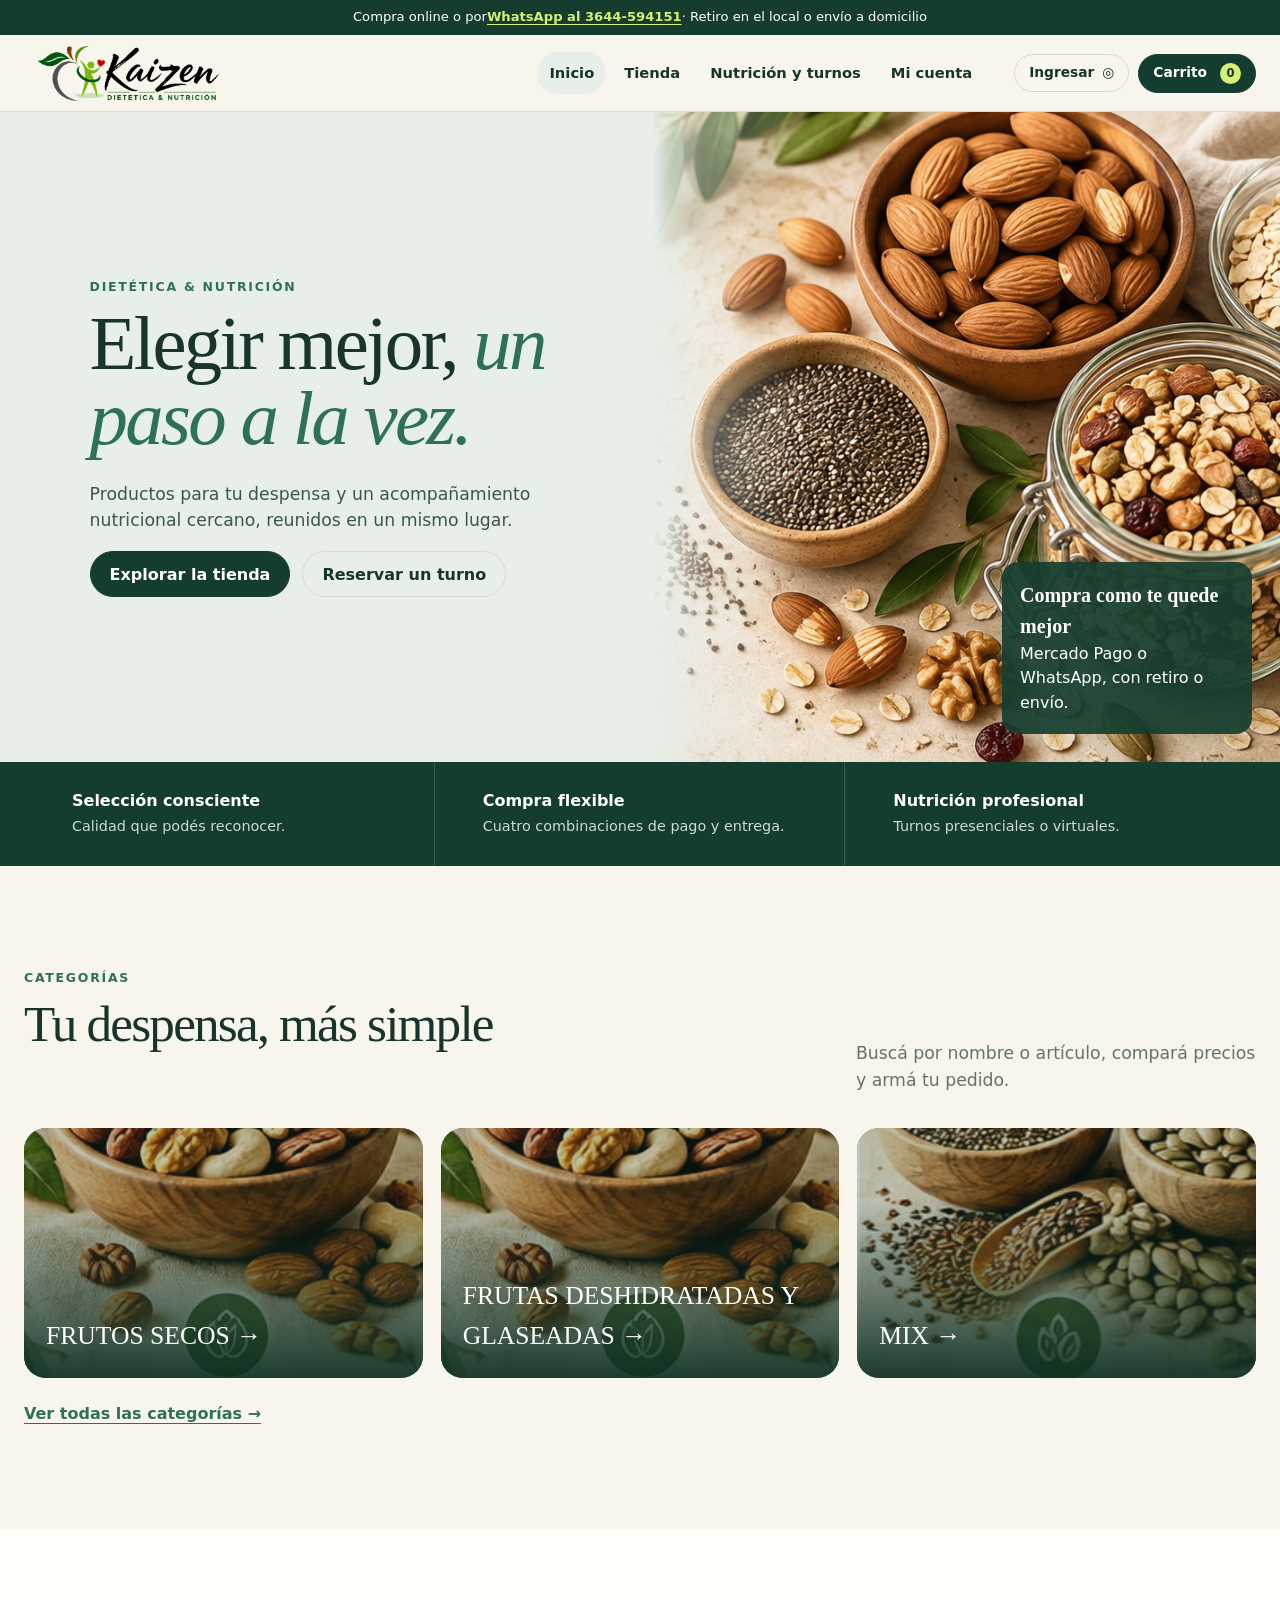
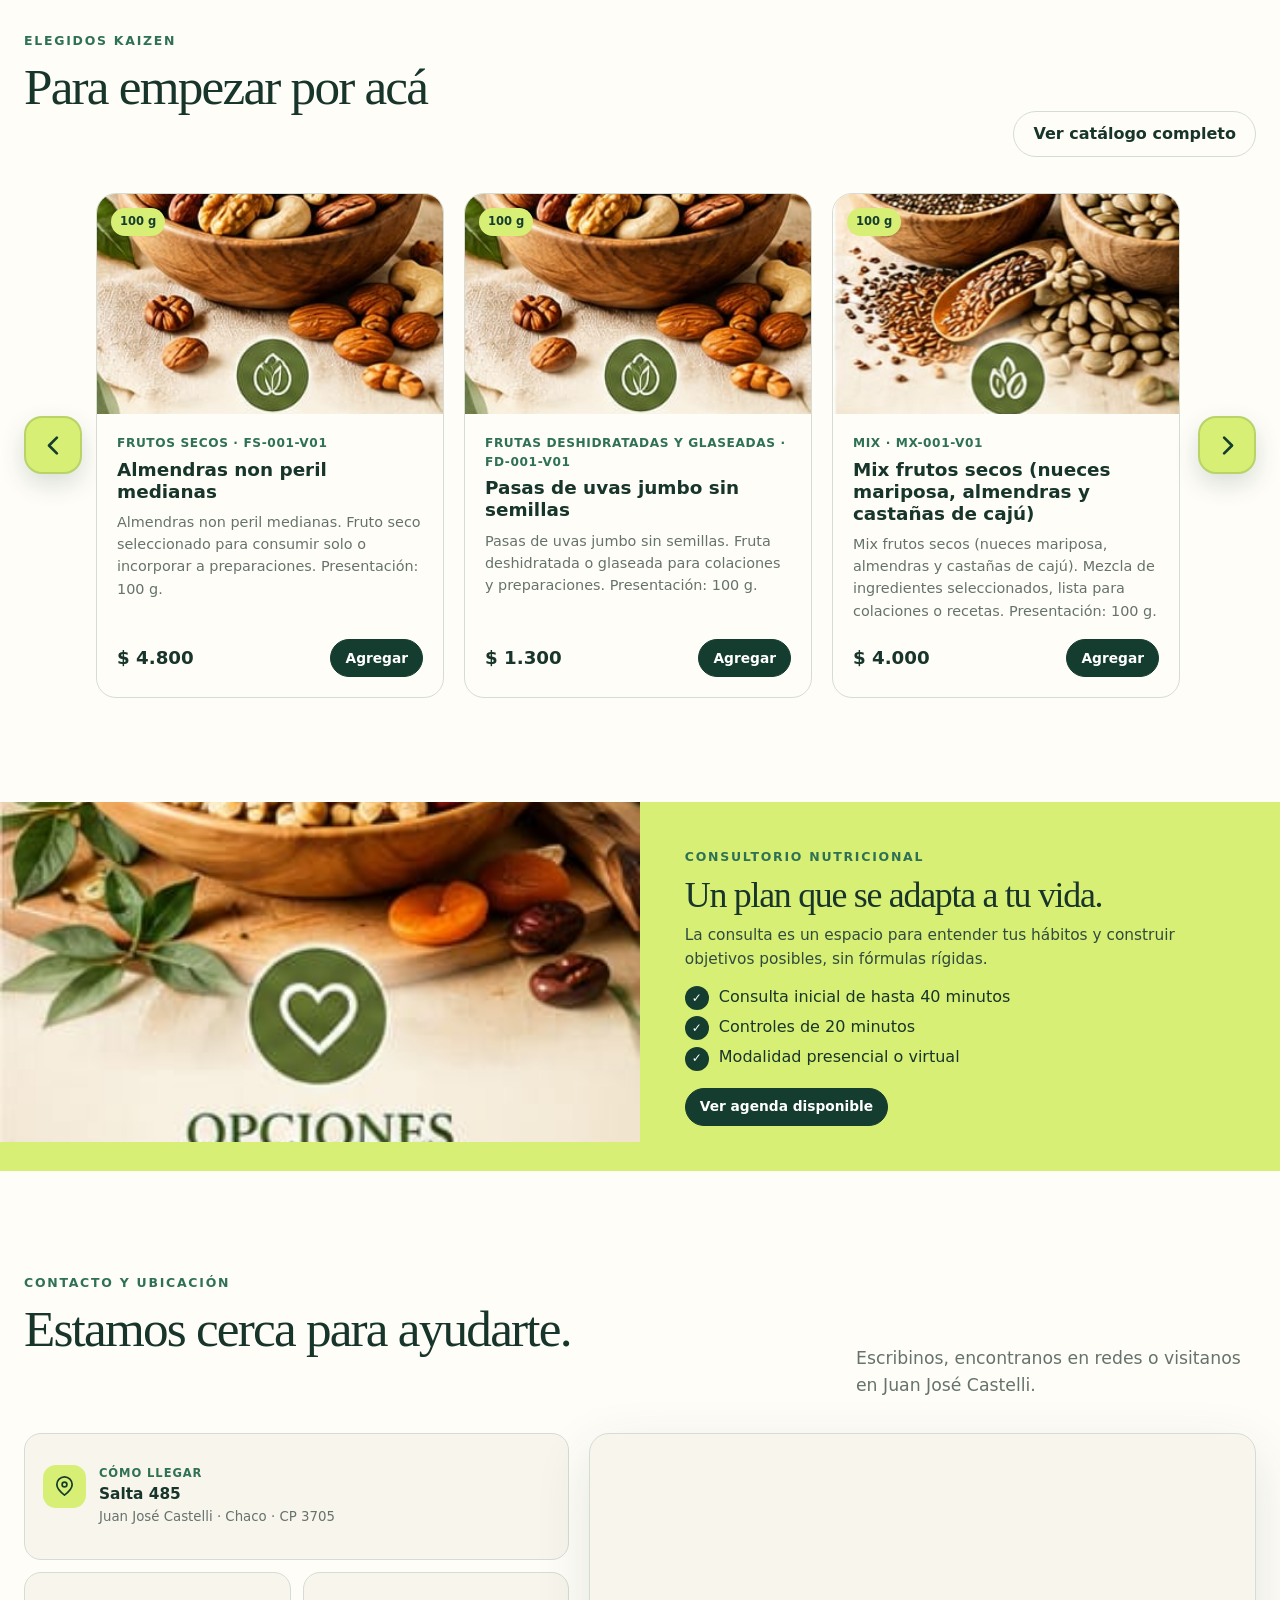
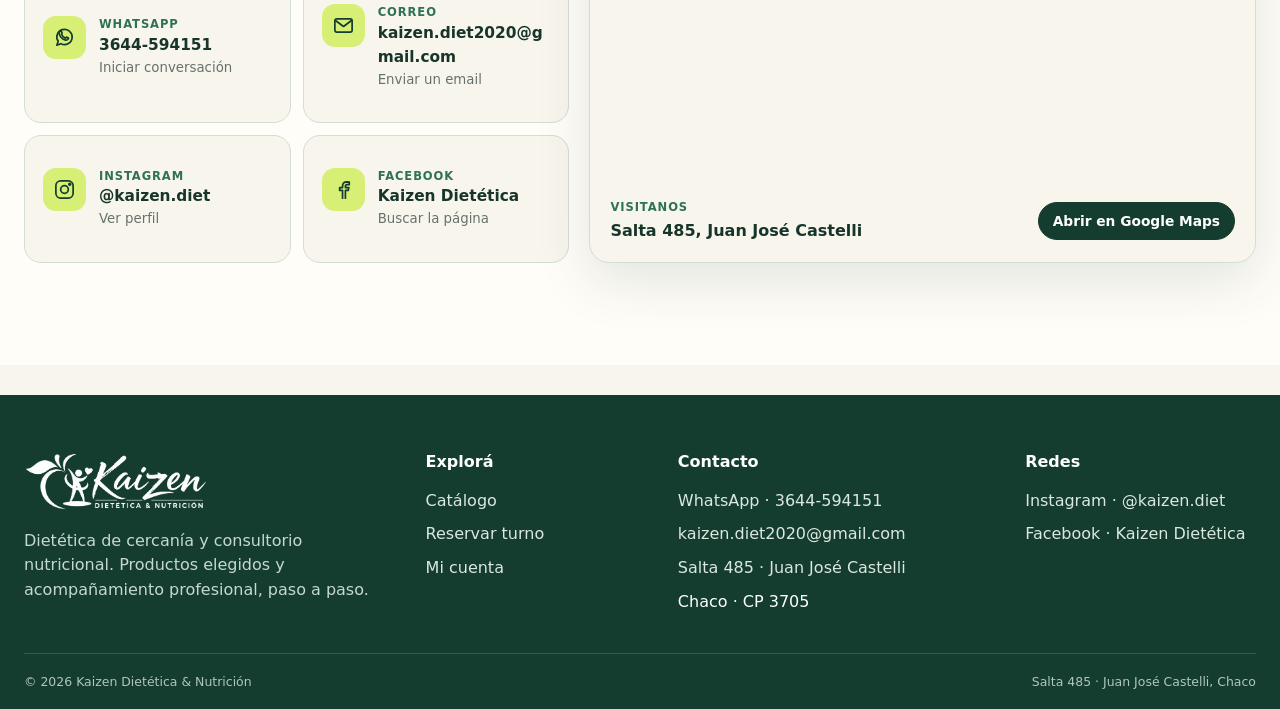
==== commit b6cd7776: "Mejorar catálogo, contactos y panel administrador" ====
--- a/index.html
+++ b/index.html
@@ -68,9 +68,9 @@
       <div class="container">
         <div class="split-heading"><div><p class="eyebrow">Elegidos Kaizen</p><h2>Para empezar por acá</h2></div><a class="button ghost" href="tienda.html">Ver catálogo completo</a></div>
         <div class="carousel-shell">
-          <button class="carousel-arrow previous" data-carousel-direction="previous" aria-label="Ver productos anteriores">←</button>
+          <button class="carousel-arrow previous" data-carousel-direction="previous" aria-label="Ver productos anteriores"><svg viewBox="0 0 24 24" aria-hidden="true"><path d="M15 5 8 12l7 7"/></svg></button>
           <div class="product-carousel" id="featured-products"></div>
-          <button class="carousel-arrow next" data-carousel-direction="next" aria-label="Ver más productos">→</button>
+          <button class="carousel-arrow next" data-carousel-direction="next" aria-label="Ver más productos"><svg viewBox="0 0 24 24" aria-hidden="true"><path d="m9 5 7 7-7 7"/></svg></button>
         </div>
       </div>
     </section>
@@ -89,12 +89,15 @@
     <section class="section contact-section">
       <div class="container">
         <div class="split-heading"><div><p class="eyebrow">Contacto y ubicación</p><h2>Estamos cerca para ayudarte.</h2></div><p class="lead">Escribinos, encontranos en redes o visitanos en Juan José Castelli.</p></div>
-        <div class="contact-grid">
-          <a class="contact-card" href="https://www.google.com/maps/search/?api=1&amp;query=Salta%20485%2C%20Juan%20Jos%C3%A9%20Castelli%2C%20Chaco%2C%203705%2C%20Argentina" target="_blank" rel="noopener noreferrer"><span>Cómo llegar</span><strong>Salta 485</strong><small>Juan José Castelli · Chaco · CP 3705</small></a>
-          <a class="contact-card" href="https://wa.me/5493644594151?text=Hola%20Kaizen%2C%20quisiera%20hacer%20una%20consulta." target="_blank" rel="noopener noreferrer"><span>WhatsApp</span><strong>3644-594151</strong><small>Iniciar conversación</small></a>
-          <a class="contact-card" href="mailto:kaizen.diet2020@gmail.com"><span>Correo</span><strong>kaizen.diet2020@gmail.com</strong><small>Enviar un email</small></a>
-          <a class="contact-card" href="https://www.instagram.com/kaizen.diet/" target="_blank" rel="noopener noreferrer"><span>Instagram</span><strong>@kaizen.diet</strong><small>Ver perfil</small></a>
-          <a class="contact-card" href="https://www.facebook.com/search/top?q=Kaizen%20Diet%C3%A9tica" target="_blank" rel="noopener noreferrer"><span>Facebook</span><strong>Kaizen Dietética</strong><small>Buscar la página</small></a>
+        <div class="contact-layout">
+          <div class="contact-grid">
+            <a class="contact-card location" href="https://www.google.com/maps/search/?api=1&amp;query=Salta%20485%2C%20Juan%20Jos%C3%A9%20Castelli%2C%20Chaco%2C%203705%2C%20Argentina" target="_blank" rel="noopener noreferrer"><span class="contact-icon"><svg viewBox="0 0 24 24" aria-hidden="true"><path d="M20 10c0 5-8 11-8 11S4 15 4 10a8 8 0 1 1 16 0Z"/><circle cx="12" cy="10" r="2.5"/></svg></span><span class="contact-kicker">Cómo llegar</span><strong>Salta 485</strong><small>Juan José Castelli · Chaco · CP 3705</small></a>
+            <a class="contact-card whatsapp" href="https://wa.me/5493644594151?text=Hola%20Kaizen%2C%20quisiera%20hacer%20una%20consulta." target="_blank" rel="noopener noreferrer"><span class="contact-icon"><svg viewBox="0 0 24 24" aria-hidden="true"><path d="M20 11.5a8 8 0 0 1-11.8 7L4 20l1.4-4A8 8 0 1 1 20 11.5Z"/><path d="M9 8.5c.6 2 2 3.5 4 4.2l1.2-1.1 2 .9c-.4 1.8-1.6 2.5-3 2.2-3.3-.7-6-3.4-6.8-6.7-.3-1.3.4-2.5 2.1-3l.9 2L9 8.5Z"/></svg></span><span class="contact-kicker">WhatsApp</span><strong>3644-594151</strong><small>Iniciar conversación</small></a>
+            <a class="contact-card" href="mailto:kaizen.diet2020@gmail.com"><span class="contact-icon"><svg viewBox="0 0 24 24" aria-hidden="true"><rect x="3" y="5" width="18" height="14" rx="2"/><path d="m4 7 8 6 8-6"/></svg></span><span class="contact-kicker">Correo</span><strong>kaizen.diet2020@gmail.com</strong><small>Enviar un email</small></a>
+            <a class="contact-card" href="https://www.instagram.com/kaizen.diet/" target="_blank" rel="noopener noreferrer"><span class="contact-icon"><svg viewBox="0 0 24 24" aria-hidden="true"><rect x="3" y="3" width="18" height="18" rx="5"/><circle cx="12" cy="12" r="4"/><circle cx="17.5" cy="6.5" r="1"/></svg></span><span class="contact-kicker">Instagram</span><strong>@kaizen.diet</strong><small>Ver perfil</small></a>
+            <a class="contact-card" href="https://www.facebook.com/search/top?q=Kaizen%20Diet%C3%A9tica" target="_blank" rel="noopener noreferrer"><span class="contact-icon"><svg viewBox="0 0 24 24" aria-hidden="true"><path d="M14 21v-8h3l.5-3H14V8.5c0-1 .3-1.5 1.7-1.5H18V4.2A24 24 0 0 0 15.4 4C12.8 4 11 5.6 11 8.7V10H8v3h3v8"/></svg></span><span class="contact-kicker">Facebook</span><strong>Kaizen Dietética</strong><small>Buscar la página</small></a>
+          </div>
+          <div class="map-card"><iframe title="Mapa de Kaizen Dietética & Nutrición" src="https://www.google.com/maps?q=Salta%20485%2C%20Juan%20Jos%C3%A9%20Castelli%2C%20Chaco%2C%20Argentina&amp;z=16&amp;output=embed" referrerpolicy="no-referrer-when-downgrade" allowfullscreen></iframe><div class="map-caption"><div><span>Visitanos</span><strong>Salta 485, Juan José Castelli</strong></div><a class="button small" href="https://www.google.com/maps/search/?api=1&amp;query=Salta%20485%2C%20Juan%20Jos%C3%A9%20Castelli%2C%20Chaco%2C%203705%2C%20Argentina" target="_blank" rel="noopener noreferrer">Abrir en Google Maps</a></div></div>
         </div>
       </div>
     </section>
--- a/css/styles.css
+++ b/css/styles.css
@@ -213,17 +213,19 @@
   height: 58px;
   display: inline-grid;
   place-items: center;
-  border: 1px solid var(--line);
-  border-radius: 50%;
-  color: white;
-  background: var(--pine);
-  box-shadow: 0 10px 24px rgba(21, 61, 47, .2);
-  font-size: 1.9rem;
-  font-weight: 850;
+  padding: 0;
+  border: 2px solid rgba(21, 61, 47, .16);
+  border-radius: 18px;
+  color: var(--pine);
+  background: var(--lime);
+  box-shadow: 0 10px 24px rgba(21, 61, 47, .16);
+  line-height: 0;
   align-self: center;
   justify-self: center;
 }
-.carousel-arrow:hover { transform: translateY(-2px); background: var(--green); }
+.carousel-arrow svg { width: 27px; height: 27px; display: block; fill: none; stroke: currentColor; stroke-width: 2.4; stroke-linecap: round; stroke-linejoin: round; }
+.carousel-arrow:hover { transform: translateY(-2px); color: white; border-color: var(--pine); background: var(--pine); }
+.carousel-arrow:focus-visible { outline: 3px solid rgba(47, 113, 84, .24); outline-offset: 3px; }
 .product-carousel {
   display: grid;
   grid-auto-flow: column;
@@ -270,6 +272,18 @@
 .product-qty { display: inline-flex; align-items: center; gap: 9px; padding: 3px; border: 1px solid var(--line); border-radius: 999px; background: white; }
 .product-qty button { width: 31px; height: 31px; display: inline-grid; place-items: center; border: 0; border-radius: 50%; color: white; background: var(--pine); font-weight: 900; }
 .product-qty strong { min-width: 18px; text-align: center; }
+.grouped-product-card { grid-template-rows: 185px 1fr; }
+.grouped-product-card .product-body { gap: 10px; }
+.grouped-product-card h3 { margin: 0; }
+.grouped-product-card .group-helper { min-height: 0; margin: 0; }
+.variant-picker { width: 100%; display: grid; gap: 6px; color: var(--green); font-size: .78rem; font-weight: 850; text-transform: uppercase; }
+.variant-picker select { min-height: 50px; color: var(--ink); font-size: .86rem; font-weight: 650; text-transform: none; }
+.variant-detail { display: grid; gap: 12px; width: 100%; padding-top: 2px; }
+.product-card .variant-detail p { min-height: 0; margin: 0; padding: 11px 12px; border-radius: 10px; background: var(--cream); font-size: .8rem; }
+.variant-detail .product-bottom > div:first-child { display: grid; gap: 1px; }
+.stock-label { color: var(--green); font-size: .72rem; font-weight: 750; }
+.stock-label.empty { color: var(--danger); }
+.catalog-pagination { min-height: 44px; display: flex; align-items: center; justify-content: center; gap: 16px; margin-top: 28px; color: var(--muted); font-size: .88rem; }
 
 .feature-band { display: grid; grid-template-columns: 1fr 1fr; min-height: 500px; background: var(--lime); }
 .feature-band > img { width: 100%; height: 100%; object-fit: cover; }
@@ -388,6 +402,30 @@
 .appointment-policy { margin-top: 16px; padding: 20px; border: 1px solid #e5c9a9; border-radius: 15px; background: #fff6e8; }
 .appointment-policy p { margin-bottom: 10px; font-size: .9rem; }
 .appointment-policy p:last-child { margin-bottom: 0; }
+.consultation-guide-section { padding: clamp(38px, 5vw, 68px) 0; color: white; background: var(--pine); }
+.consultation-guide-heading { display: flex; align-items: end; justify-content: space-between; gap: 34px; margin-bottom: 28px; }
+.consultation-guide-heading .eyebrow { color: var(--lime); }
+.consultation-guide-heading h2 { max-width: 700px; margin: 0; font-size: clamp(2rem, 4vw, 3.6rem); }
+.consultation-guide-heading > p { max-width: 390px; margin: 0; color: #c6d8ce; }
+.consultation-guide-grid { display: grid; grid-template-columns: repeat(4, 1fr); gap: 12px; }
+.consultation-guide-card { min-height: 245px; display: flex; flex-direction: column; align-items: start; padding: 22px; border: 1px solid rgba(255,255,255,.16); border-radius: 17px; background: rgba(255,255,255,.065); }
+.consultation-guide-card.featured { color: var(--pine); border-color: var(--lime); background: var(--lime); }
+.guide-number { display: grid; place-items: center; width: 38px; height: 30px; margin-bottom: 28px; border-radius: 99px; color: var(--pine); background: var(--lime); font-size: .72rem; font-weight: 900; }
+.consultation-guide-card.featured .guide-number { color: white; background: var(--pine); }
+.consultation-guide-card h3 { margin-bottom: 8px; font-size: .94rem; }
+.consultation-guide-card strong { font-family: Georgia, serif; font-size: 1.35rem; }
+.consultation-guide-card p { margin: auto 0 0; padding-top: 20px; color: #c6d8ce; font-size: .86rem; }
+.consultation-guide-card.featured p { color: #345346; }
+.policy-banner { display: grid; grid-template-columns: 1.2fr .8fr; gap: 12px; margin-top: 12px; }
+.policy-banner > div { display: flex; align-items: center; gap: 16px; padding: 17px 20px; border-radius: 15px; color: var(--ink); background: var(--paper); }
+.policy-banner p { margin: 0; font-size: .88rem; }
+.policy-icon { flex: 0 0 auto; display: grid; place-items: center; min-width: 54px; height: 40px; padding: 0 10px; border-radius: 99px; color: var(--pine); background: var(--lime); font-weight: 900; }
+.booking-section { background: linear-gradient(180deg, var(--cream), var(--paper)); }
+.booking-process { display: grid; gap: 9px; margin: 24px 0; padding: 0; list-style: none; counter-reset: booking-step; }
+.booking-process li { counter-increment: booking-step; display: flex; align-items: center; gap: 10px; color: var(--muted); }
+.booking-process li::before { content: counter(booking-step); flex: 0 0 auto; display: grid; place-items: center; width: 28px; height: 28px; border-radius: 50%; color: white; background: var(--green); font-size: .72rem; font-weight: 900; }
+.policy-accept { display: flex; align-items: flex-start; gap: 11px; padding: 15px 16px; border: 1px solid #e5c9a9; border-radius: 13px; background: #fff6e8; font-size: .88rem; }
+.policy-accept input { flex: 0 0 auto; width: 20px; min-height: 20px; margin-top: 1px; }
 
 .auth-layout { min-height: calc(100vh - 111px); display: grid; grid-template-columns: .85fr 1.15fr; }
 .auth-aside { padding: clamp(45px, 7vw, 95px); color: white; background: var(--pine); }
@@ -466,8 +504,31 @@
 .calendar-day.has-appointment { color: white; background: var(--pine); font-weight: 850; }
 .calendar-day.has-appointment i { position: absolute; right: 7px; bottom: 7px; background: var(--lime); }
 
-.account-feature { min-height: 330px; overflow: hidden; border-radius: var(--radius); }
+.account-feature { min-height: 330px; overflow: hidden; border: 1px solid var(--line); border-radius: var(--radius); background: var(--mist); }
+.account-feature-media { position: relative; min-height: 330px; overflow: hidden; }
+.account-feature-media::after { content: ""; position: absolute; inset: 0; background: linear-gradient(90deg, transparent 55%, rgba(231,239,232,.86)); }
+.account-feature-media img { width: 100%; height: 100%; object-fit: cover; object-position: 72% center; filter: saturate(.9) contrast(.96); }
 .account-feature .feature-copy h2 { font-size: 2.25rem; }
+.account-feature .feature-copy p { max-width: 480px; }
+.account-booking-button { color: white; border-color: var(--green); background: var(--green); }
+.account-booking-button:hover { color: white; background: var(--pine); }
+.whatsapp-button { background: #207a4d; }
+.danger-outline { color: var(--danger); border-color: rgba(179,72,63,.4); background: transparent; }
+.danger-outline:hover { color: white; background: var(--danger); }
+.admin-summary-cards { grid-template-columns: repeat(4, 1fr); }
+.admin-panel-heading { display: flex; align-items: end; justify-content: space-between; gap: 24px; margin-bottom: 22px; }
+.admin-panel-heading h2 { margin-bottom: 8px; font-size: 2rem; }
+.admin-product-form { margin-bottom: 22px; }
+.admin-product-form h3 { margin: 0; font-size: 1.3rem; }
+.admin-product-options { display: grid; grid-template-columns: 1fr 1fr 1.2fr; gap: 14px; align-items: end; }
+.inline-check { display: flex; align-items: center; gap: 9px; min-height: 46px; padding: 10px 12px; border: 1px solid var(--line); border-radius: 11px; background: var(--cream); }
+.inline-check input { width: 18px; min-height: 18px; }
+.admin-catalog-toolbar { margin-bottom: 15px; }
+.admin-product-list { display: grid; gap: 9px; }
+.admin-product-row { display: flex; align-items: center; justify-content: space-between; gap: 20px; padding: 16px 18px; border: 1px solid var(--line); border-radius: 14px; background: var(--paper); }
+.admin-product-row > div:first-child { min-width: 0; display: grid; gap: 3px; }
+.admin-product-row strong, .admin-product-row small { overflow-wrap: anywhere; }
+.admin-product-row small { color: var(--muted); }
 .admin-welcome { padding: clamp(30px, 5vw, 58px); border-radius: var(--radius); color: white; background: var(--pine); }
 .admin-welcome .eyebrow { color: var(--lime); }
 .admin-welcome h2 { max-width: 650px; font-size: clamp(2rem, 4vw, 3.5rem); }
@@ -520,12 +581,21 @@
 @keyframes slide-up { from { opacity: 0; transform: translateY(12px); } }
 
 .contact-section { background: var(--paper); }
-.contact-grid { display: grid; grid-template-columns: repeat(auto-fit, minmax(210px, 1fr)); gap: 14px; }
-.contact-card { min-width: 0; display: grid; gap: 5px; padding: 22px; border: 1px solid var(--line); border-radius: 17px; background: var(--cream); text-decoration: none; transition: transform 180ms ease, border-color 180ms ease, box-shadow 180ms ease; }
+.contact-layout { display: grid; grid-template-columns: .9fr 1.1fr; gap: 20px; align-items: stretch; }
+.contact-grid { display: grid; grid-template-columns: repeat(2, minmax(0, 1fr)); gap: 12px; }
+.contact-card { min-width: 0; display: grid; grid-template-columns: auto 1fr; column-gap: 13px; align-content: center; padding: 18px; border: 1px solid var(--line); border-radius: 17px; background: var(--cream); text-decoration: none; transition: transform 180ms ease, border-color 180ms ease, box-shadow 180ms ease; }
 .contact-card:hover { transform: translateY(-3px); border-color: var(--green); box-shadow: 0 12px 32px rgba(21, 61, 47, .1); }
-.contact-card span { color: var(--green); font-size: .76rem; font-weight: 850; letter-spacing: .08em; text-transform: uppercase; }
-.contact-card strong { overflow-wrap: anywhere; font-size: 1.02rem; }
-.contact-card small { color: var(--muted); }
+.contact-card.location { grid-column: 1 / -1; }
+.contact-icon { grid-row: 1 / 4; width: 43px; height: 43px; display: grid; place-items: center; border-radius: 13px; color: var(--pine); background: var(--lime); }
+.contact-icon svg { width: 23px; height: 23px; fill: none; stroke: currentColor; stroke-width: 1.8; stroke-linecap: round; stroke-linejoin: round; }
+.contact-kicker { color: var(--green); font-size: .72rem; font-weight: 850; letter-spacing: .08em; text-transform: uppercase; }
+.contact-card strong { grid-column: 2; overflow-wrap: anywhere; font-size: .96rem; }
+.contact-card small { grid-column: 2; color: var(--muted); }
+.map-card { min-height: 430px; overflow: hidden; display: grid; grid-template-rows: 1fr auto; border: 1px solid var(--line); border-radius: 20px; background: var(--cream); box-shadow: var(--shadow); }
+.map-card iframe { width: 100%; min-height: 340px; height: 100%; border: 0; filter: saturate(.78) contrast(.96); }
+.map-caption { display: flex; align-items: center; justify-content: space-between; gap: 20px; padding: 18px 20px; }
+.map-caption > div { display: grid; gap: 2px; }
+.map-caption span { color: var(--green); font-size: .72rem; font-weight: 850; letter-spacing: .08em; text-transform: uppercase; }
 
 .site-footer { margin-top: 30px; color: white; background: var(--pine); }
 .footer-grid { display: grid; grid-template-columns: 1.35fr .8fr 1.15fr .85fr; gap: 35px; padding-block: 55px 34px; }
@@ -552,7 +622,11 @@
   .chip { width: auto; }
   .booking-layout { grid-template-columns: 1fr; }
   .booking-intro { position: static; }
+  .consultation-guide-grid { grid-template-columns: repeat(2, 1fr); }
+  .policy-banner { grid-template-columns: 1fr; }
+  .contact-layout { grid-template-columns: 1fr; }
   .dashboard-grid { grid-template-columns: 1fr; }
+  .admin-summary-cards { grid-template-columns: repeat(2, 1fr); }
   .cart-page-layout { grid-template-columns: 1fr; }
   .checkout-panel { position: static; }
   .account-nav { position: static; display: flex; overflow-x: auto; }
@@ -572,19 +646,35 @@
   .trust-item { border-right: 0; border-bottom: 1px solid rgba(255,255,255,.16); }
   .category-grid, .product-grid, .feature-band, .auth-layout { grid-template-columns: 1fr; }
   .product-carousel { grid-auto-columns: 86%; }
-  .carousel-shell { grid-template-columns: 44px minmax(0, 1fr) 44px; gap: 7px; }
-  .carousel-arrow { width: 44px; height: 44px; font-size: 1.5rem; }
+  .carousel-shell { grid-template-columns: 42px minmax(0, 1fr) 42px; gap: 6px; }
+  .carousel-arrow { width: 42px; height: 42px; border-radius: 13px; }
+  .carousel-arrow svg { width: 23px; height: 23px; }
   .category-card { min-height: 220px; }
   .feature-band > img { height: 340px; }
   .catalog-toolbar, .field-grid, .choice-grid, .choice-grid-three, .purchase-options { grid-template-columns: 1fr; }
+  .consultation-guide-heading { display: grid; align-items: start; }
+  .consultation-guide-grid { grid-template-columns: 1fr; }
+  .consultation-guide-card { min-height: 210px; }
+  .contact-grid { grid-template-columns: 1fr; }
+  .contact-card.location { grid-column: auto; }
+  .map-card { min-height: 390px; }
+  .map-card iframe { min-height: 300px; }
+  .map-caption { align-items: stretch; flex-direction: column; }
   .split-heading { display: grid; align-items: start; }
   .auth-aside { padding: 55px 24px; }
   .summary-cards { grid-template-columns: 1fr; }
+  .admin-summary-cards { grid-template-columns: 1fr; }
   .weekday-grid { grid-template-columns: repeat(4, 1fr); }
   .time-option-grid { grid-template-columns: repeat(3, 1fr); }
   .address-grid { grid-template-columns: 1fr; }
   .address-grid .address-street, .address-grid .address-reference { grid-column: auto; }
   .home-consultorio > img { height: 220px; }
+  .account-feature-media { min-height: 230px; }
+  .account-feature-media::after { background: linear-gradient(180deg, transparent 55%, rgba(231,239,232,.86)); }
+  .admin-panel-heading, .admin-product-row { align-items: stretch; flex-direction: column; }
+  .admin-product-options { grid-template-columns: 1fr; }
+  .catalog-pagination { justify-content: space-between; gap: 8px; }
+  .catalog-pagination span { text-align: center; }
   .footer-grid { grid-template-columns: 1fr; }
   .footer-bottom { display: grid; }
   .cart-line { grid-template-columns: 58px 1fr; }
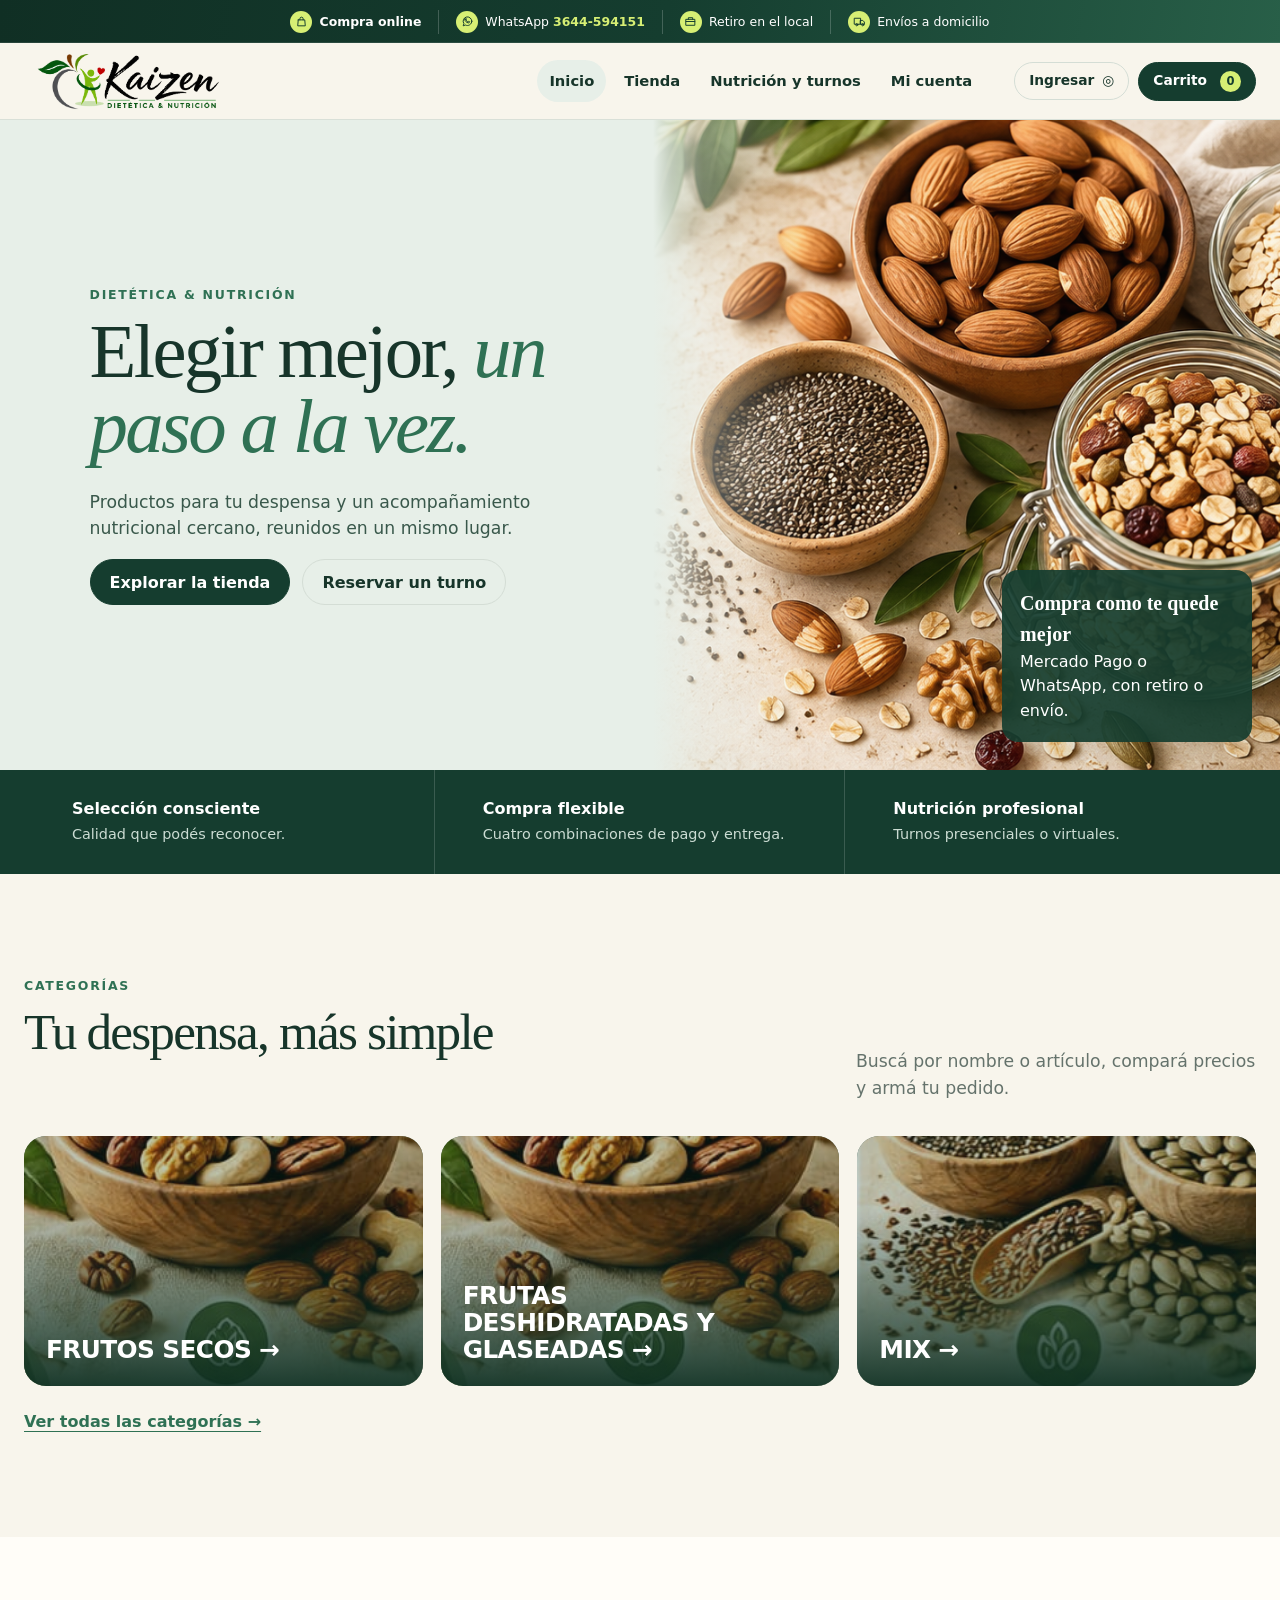
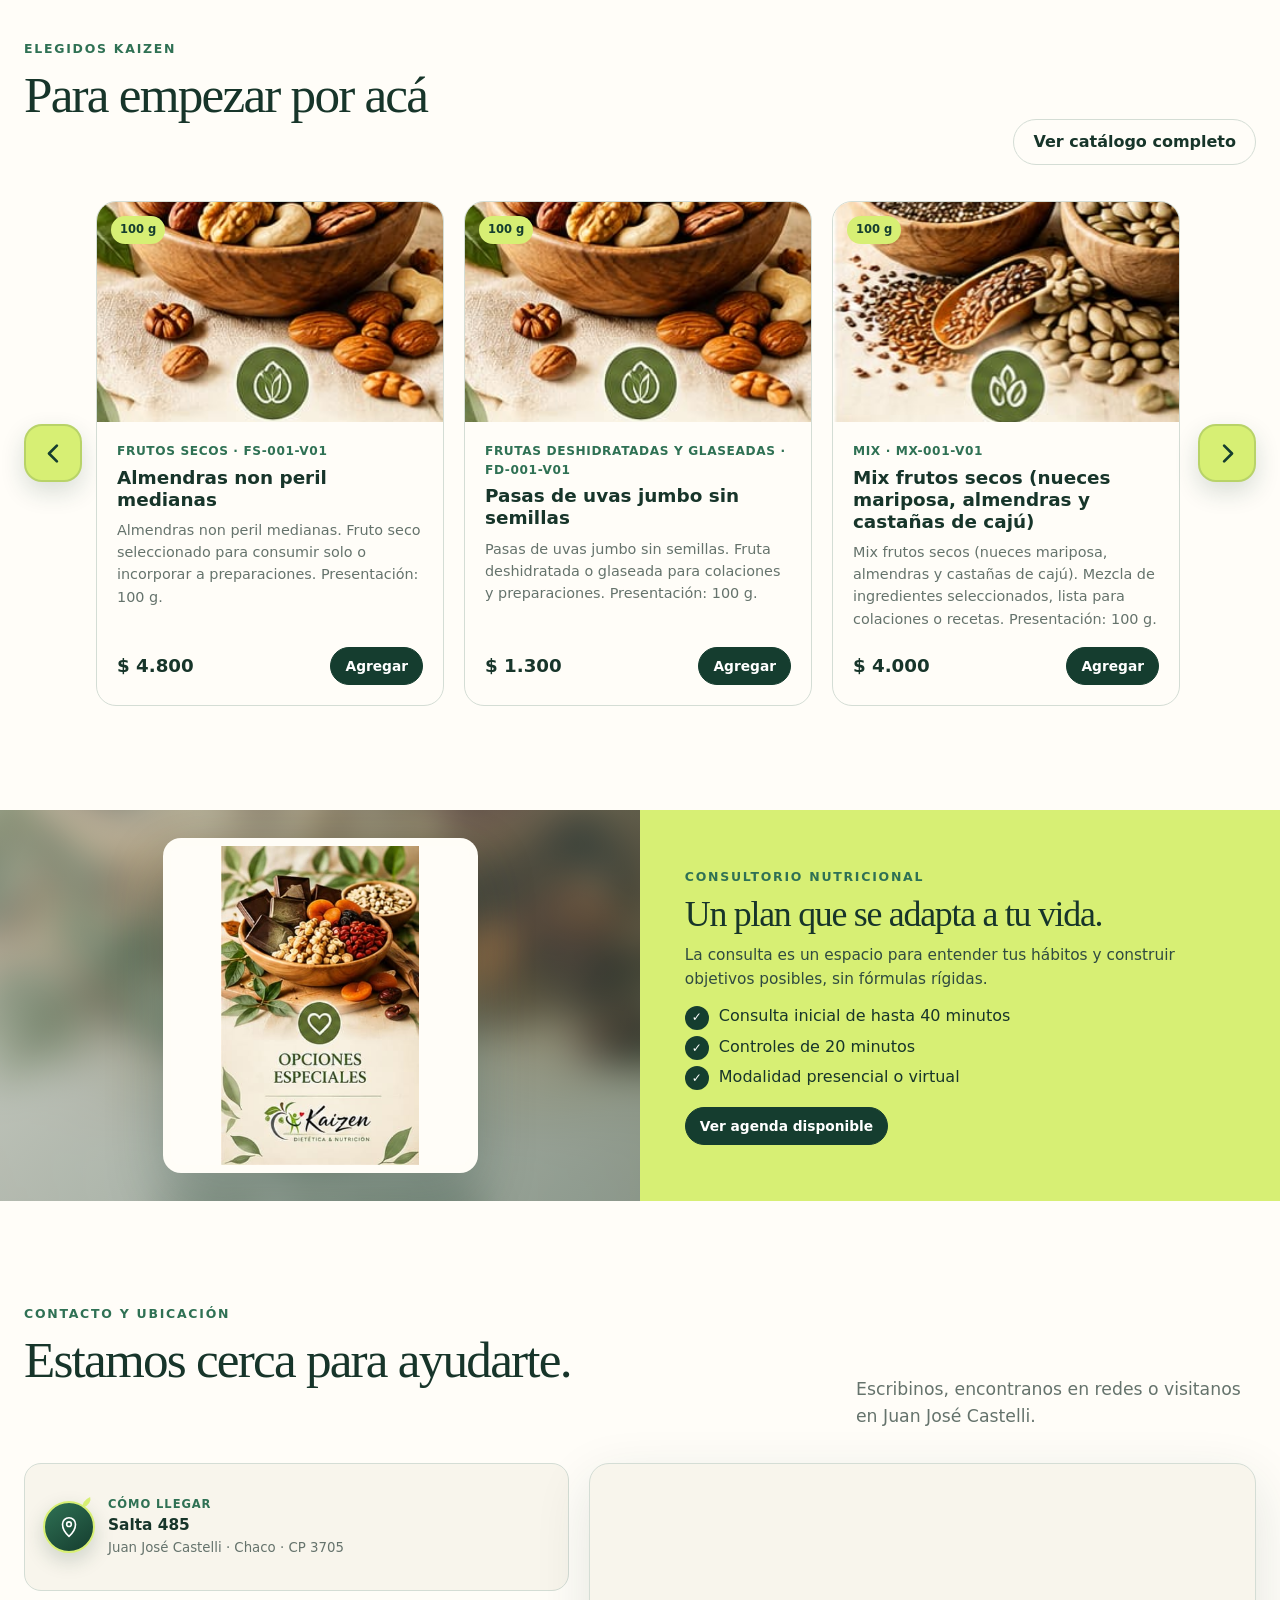
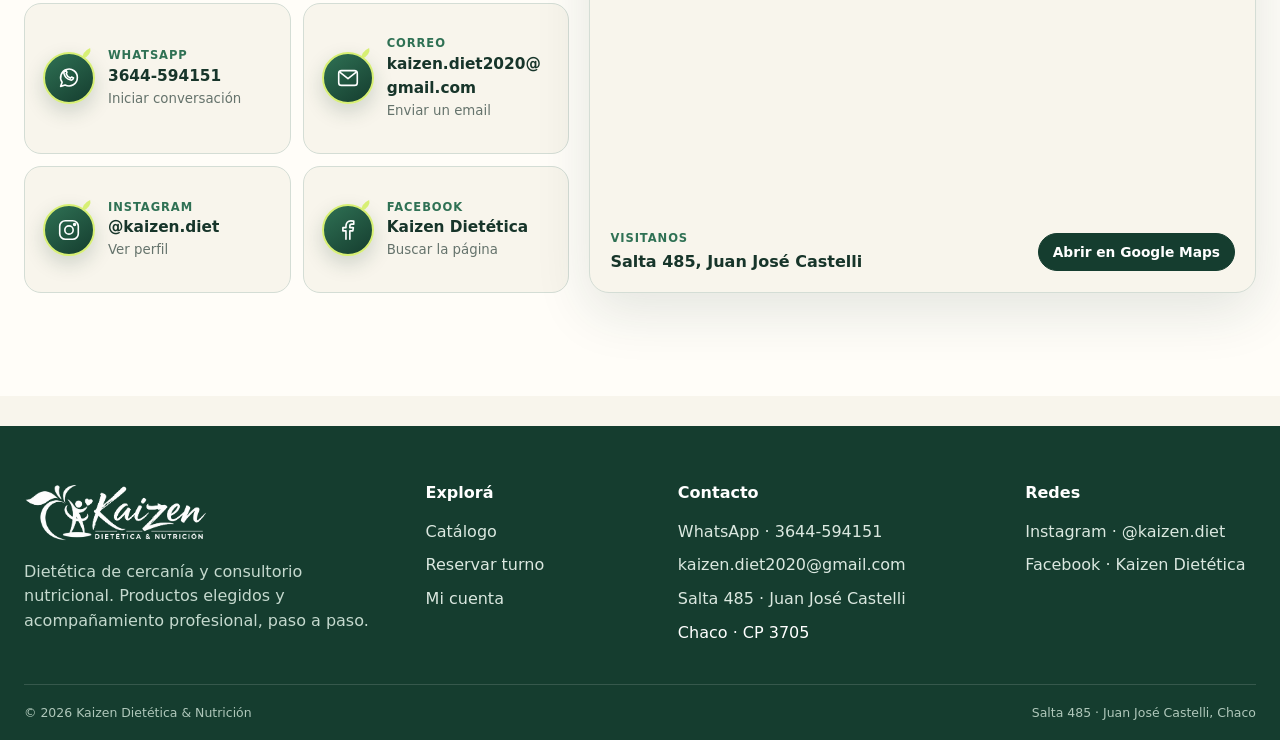
==== commit 171df78d: "Mejorar imágenes y detalles visuales" ====
--- a/index.html
+++ b/index.html
@@ -6,10 +6,10 @@
   <meta name="description" content="Kaizen Dietética & Nutrición: productos naturales, compras online y turnos con nutricionista.">
   <title>Kaizen · Dietética & Nutrición</title>
   <link rel="icon" href="assets/logo-round.jpeg">
-  <link rel="stylesheet" href="css/styles.css">
-  <script src="js/data.js" defer></script>
-  <script src="js/store.js" defer></script>
-  <script src="js/app.js" defer></script>
+  <link rel="stylesheet" href="css/styles.css?v=20260925a">
+  <script src="js/data.js?v=20260925a" defer></script>
+  <script src="js/store.js?v=20260925a" defer></script>
+  <script src="js/app.js?v=20260925a" defer></script>
   <script type="application/ld+json">
     {
       "@context": "https://schema.org",
@@ -76,7 +76,7 @@
     </section>
 
     <section class="feature-band home-consultorio">
-      <img src="assets/opciones-especiales.jpeg" alt="Opciones saludables disponibles en Kaizen">
+      <div class="home-consultorio-media"><img src="assets/opciones-especiales.jpeg" alt="Opciones saludables disponibles en Kaizen"></div>
       <div class="feature-copy">
         <p class="eyebrow">Consultorio nutricional</p>
         <h2>Un plan que se adapta a tu vida.</h2>
@@ -91,11 +91,11 @@
         <div class="split-heading"><div><p class="eyebrow">Contacto y ubicación</p><h2>Estamos cerca para ayudarte.</h2></div><p class="lead">Escribinos, encontranos en redes o visitanos en Juan José Castelli.</p></div>
         <div class="contact-layout">
           <div class="contact-grid">
-            <a class="contact-card location" href="https://www.google.com/maps/search/?api=1&amp;query=Salta%20485%2C%20Juan%20Jos%C3%A9%20Castelli%2C%20Chaco%2C%203705%2C%20Argentina" target="_blank" rel="noopener noreferrer"><span class="contact-icon"><svg viewBox="0 0 24 24" aria-hidden="true"><path d="M20 10c0 5-8 11-8 11S4 15 4 10a8 8 0 1 1 16 0Z"/><circle cx="12" cy="10" r="2.5"/></svg></span><span class="contact-kicker">Cómo llegar</span><strong>Salta 485</strong><small>Juan José Castelli · Chaco · CP 3705</small></a>
-            <a class="contact-card whatsapp" href="https://wa.me/5493644594151?text=Hola%20Kaizen%2C%20quisiera%20hacer%20una%20consulta." target="_blank" rel="noopener noreferrer"><span class="contact-icon"><svg viewBox="0 0 24 24" aria-hidden="true"><path d="M20 11.5a8 8 0 0 1-11.8 7L4 20l1.4-4A8 8 0 1 1 20 11.5Z"/><path d="M9 8.5c.6 2 2 3.5 4 4.2l1.2-1.1 2 .9c-.4 1.8-1.6 2.5-3 2.2-3.3-.7-6-3.4-6.8-6.7-.3-1.3.4-2.5 2.1-3l.9 2L9 8.5Z"/></svg></span><span class="contact-kicker">WhatsApp</span><strong>3644-594151</strong><small>Iniciar conversación</small></a>
-            <a class="contact-card" href="mailto:kaizen.diet2020@gmail.com"><span class="contact-icon"><svg viewBox="0 0 24 24" aria-hidden="true"><rect x="3" y="5" width="18" height="14" rx="2"/><path d="m4 7 8 6 8-6"/></svg></span><span class="contact-kicker">Correo</span><strong>kaizen.diet2020@gmail.com</strong><small>Enviar un email</small></a>
-            <a class="contact-card" href="https://www.instagram.com/kaizen.diet/" target="_blank" rel="noopener noreferrer"><span class="contact-icon"><svg viewBox="0 0 24 24" aria-hidden="true"><rect x="3" y="3" width="18" height="18" rx="5"/><circle cx="12" cy="12" r="4"/><circle cx="17.5" cy="6.5" r="1"/></svg></span><span class="contact-kicker">Instagram</span><strong>@kaizen.diet</strong><small>Ver perfil</small></a>
-            <a class="contact-card" href="https://www.facebook.com/search/top?q=Kaizen%20Diet%C3%A9tica" target="_blank" rel="noopener noreferrer"><span class="contact-icon"><svg viewBox="0 0 24 24" aria-hidden="true"><path d="M14 21v-8h3l.5-3H14V8.5c0-1 .3-1.5 1.7-1.5H18V4.2A24 24 0 0 0 15.4 4C12.8 4 11 5.6 11 8.7V10H8v3h3v8"/></svg></span><span class="contact-kicker">Facebook</span><strong>Kaizen Dietética</strong><small>Buscar la página</small></a>
+            <a class="contact-card location" href="https://www.google.com/maps/search/?api=1&amp;query=Salta%20485%2C%20Juan%20Jos%C3%A9%20Castelli%2C%20Chaco%2C%203705%2C%20Argentina" target="_blank" rel="noopener noreferrer"><span class="contact-icon"><svg viewBox="0 0 28 28" aria-hidden="true"><path d="M14 24s7-6.2 7-13a7 7 0 1 0-14 0c0 6.8 7 13 7 13Z"/><circle cx="14" cy="11" r="2.5"/></svg></span><span class="contact-kicker">Cómo llegar</span><strong>Salta 485</strong><small>Juan José Castelli · Chaco · CP 3705</small></a>
+            <a class="contact-card whatsapp" href="https://wa.me/5493644594151?text=Hola%20Kaizen%2C%20quisiera%20hacer%20una%20consulta." target="_blank" rel="noopener noreferrer"><span class="contact-icon"><svg viewBox="0 0 28 28" aria-hidden="true"><path d="M23 13.5a9 9 0 0 1-13.2 8L5 23l1.6-4.5A9 9 0 1 1 23 13.5Z"/><path d="M11 9.5c.7 2.2 2.3 3.8 4.5 4.6l1.3-1.2 2.1 1c-.4 1.8-1.6 2.6-3.1 2.3-3.6-.8-6.5-3.7-7.3-7.2-.3-1.5.5-2.7 2.3-3.2l1 2.1L11 9.5Z"/></svg></span><span class="contact-kicker">WhatsApp</span><strong>3644-594151</strong><small>Iniciar conversación</small></a>
+            <a class="contact-card" href="mailto:kaizen.diet2020@gmail.com"><span class="contact-icon"><svg viewBox="0 0 28 28" aria-hidden="true"><rect x="4" y="6" width="20" height="16" rx="3"/><path d="m5.5 8 8.5 6.7L22.5 8"/></svg></span><span class="contact-kicker">Correo</span><strong>kaizen.diet2020@gmail.com</strong><small>Enviar un email</small></a>
+            <a class="contact-card" href="https://www.instagram.com/kaizen.diet/" target="_blank" rel="noopener noreferrer"><span class="contact-icon"><svg viewBox="0 0 28 28" aria-hidden="true"><rect x="4" y="4" width="20" height="20" rx="6"/><circle cx="14" cy="14" r="4.5"/><circle cx="20" cy="8" r="1"/></svg></span><span class="contact-kicker">Instagram</span><strong>@kaizen.diet</strong><small>Ver perfil</small></a>
+            <a class="contact-card" href="https://www.facebook.com/search/top?q=Kaizen%20Diet%C3%A9tica" target="_blank" rel="noopener noreferrer"><span class="contact-icon"><svg viewBox="0 0 28 28" aria-hidden="true"><path d="M16 24v-9h3.2l.6-3.5H16V9.7c0-1.2.4-2 2.1-2h2.1V4.5c-.7-.1-1.8-.3-3.1-.3-3.2 0-5.3 2-5.3 5.6v1.7H8.5V15h3.3v9"/></svg></span><span class="contact-kicker">Facebook</span><strong>Kaizen Dietética</strong><small>Buscar la página</small></a>
           </div>
           <div class="map-card"><iframe title="Mapa de Kaizen Dietética & Nutrición" src="https://www.google.com/maps?q=Salta%20485%2C%20Juan%20Jos%C3%A9%20Castelli%2C%20Chaco%2C%20Argentina&amp;z=16&amp;output=embed" referrerpolicy="no-referrer-when-downgrade" allowfullscreen></iframe><div class="map-caption"><div><span>Visitanos</span><strong>Salta 485, Juan José Castelli</strong></div><a class="button small" href="https://www.google.com/maps/search/?api=1&amp;query=Salta%20485%2C%20Juan%20Jos%C3%A9%20Castelli%2C%20Chaco%2C%203705%2C%20Argentina" target="_blank" rel="noopener noreferrer">Abrir en Google Maps</a></div></div>
         </div>
--- a/css/styles.css
+++ b/css/styles.css
@@ -43,17 +43,48 @@
 }
 
 .announcement {
-  min-height: 35px;
+  min-height: 43px;
+  color: white;
+  background: linear-gradient(100deg, #102f24, var(--pine) 52%, #285f48);
+  box-shadow: inset 0 -1px rgba(255, 255, 255, .1);
+  font-size: .78rem;
+}
+.announcement-inner {
+  width: min(1420px, calc(100% - 48px));
+  min-height: 43px;
+  margin: auto;
   display: flex;
   align-items: center;
   justify-content: center;
-  padding: 7px 20px;
-  color: white;
-  background: var(--pine);
-  font-size: 0.82rem;
-  text-align: center;
-}
-.announcement a { color: var(--lime); font-weight: 800; text-underline-offset: 3px; }
+  gap: 0;
+  overflow-x: auto;
+  scrollbar-width: none;
+}
+.announcement-inner::-webkit-scrollbar { display: none; }
+.announcement-item {
+  flex: 0 0 auto;
+  min-height: 24px;
+  display: inline-flex;
+  align-items: center;
+  gap: 7px;
+  padding: 0 17px;
+  border-right: 1px solid rgba(255, 255, 255, .2);
+  white-space: nowrap;
+}
+.announcement-item:last-child { border-right: 0; }
+.announcement a { color: white; text-decoration: none; }
+.announcement a:hover { color: var(--lime); }
+.announcement-whatsapp strong { color: var(--lime); }
+.announcement-icon {
+  width: 22px;
+  height: 22px;
+  display: inline-grid;
+  place-items: center;
+  border-radius: 50%;
+  color: var(--pine);
+  background: var(--lime);
+}
+.announcement-icon svg { width: 13px; height: 13px; fill: none; stroke: currentColor; stroke-width: 1.8; stroke-linecap: round; stroke-linejoin: round; }
 
 .site-header {
   position: sticky;
@@ -73,7 +104,8 @@
 }
 .brand { flex: 0 0 auto; text-decoration: none; }
 .brand img { width: 210px; height: 62px; object-fit: contain; }
-.main-nav { display: flex; align-items: center; gap: 6px; margin-left: auto; }
+.main-nav { display: flex; align-items: center; gap: 6px; margin-left: auto; scrollbar-width: none; }
+.main-nav::-webkit-scrollbar { display: none; }
 .main-nav a {
   padding: 10px 12px;
   border-radius: 999px;
@@ -204,7 +236,15 @@
 .category-card img { position: absolute; inset: 0; width: 100%; height: 100%; object-fit: cover; opacity: .72; transition: transform 350ms ease; }
 .category-card::after { content: ""; position: absolute; inset: 0; background: linear-gradient(transparent 30%, rgba(11,45,32,.9)); }
 .category-card:hover img { transform: scale(1.05); }
-.category-card span { position: relative; z-index: 1; font-family: Georgia, serif; font-size: 1.6rem; }
+.category-card span {
+  position: relative;
+  z-index: 1;
+  max-width: 95%;
+  font-size: clamp(1.25rem, 2vw, 1.55rem);
+  font-weight: 850;
+  letter-spacing: -.025em;
+  line-height: 1.08;
+}
 
 .product-grid { display: grid; grid-template-columns: repeat(3, 1fr); gap: 20px; }
 .carousel-shell { display: grid; grid-template-columns: 58px minmax(0, 1fr) 58px; gap: 14px; align-items: center; }
@@ -292,7 +332,41 @@
 .check-list { display: grid; gap: 10px; margin: 25px 0 30px; padding: 0; list-style: none; }
 .check-list li::before { content: "✓"; display: inline-grid; place-items: center; width: 24px; height: 24px; margin-right: 10px; border-radius: 50%; color: white; background: var(--pine); font-size: .75rem; font-weight: 900; }
 .home-consultorio { min-height: 0; }
-.home-consultorio > img { height: 340px; object-position: center 52%; }
+.home-consultorio-media {
+  min-height: 390px;
+  position: relative;
+  overflow: hidden;
+  display: grid;
+  place-items: center;
+  padding: 28px;
+  background: #dce9d9;
+  isolation: isolate;
+}
+.home-consultorio-media::before {
+  content: "";
+  position: absolute;
+  z-index: -2;
+  inset: -28px;
+  background: linear-gradient(rgba(21, 61, 47, .32), rgba(21, 61, 47, .32)), url("../assets/opciones-especiales.jpeg") center / cover;
+  filter: blur(18px) saturate(.75);
+  transform: scale(1.1);
+}
+.home-consultorio-media::after {
+  content: "";
+  position: absolute;
+  z-index: -1;
+  inset: 0;
+  background: linear-gradient(135deg, rgba(255, 253, 248, .38), rgba(21, 61, 47, .22));
+}
+.home-consultorio-media img {
+  width: min(100%, 315px);
+  height: 335px;
+  object-fit: contain;
+  border: 8px solid rgba(255, 253, 248, .88);
+  border-radius: 18px;
+  background: var(--paper);
+  box-shadow: 0 22px 55px rgba(16, 47, 36, .27);
+}
 .home-consultorio .feature-copy { padding: clamp(26px, 3.5vw, 48px); }
 .home-consultorio .feature-copy h2 { max-width: 650px; margin-bottom: 10px; font-size: clamp(1.85rem, 2.8vw, 2.75rem); }
 .home-consultorio .feature-copy .lead { margin-bottom: 8px; font-size: .96rem; }
@@ -520,15 +594,34 @@
 .admin-panel-heading h2 { margin-bottom: 8px; font-size: 2rem; }
 .admin-product-form { margin-bottom: 22px; }
 .admin-product-form h3 { margin: 0; font-size: 1.3rem; }
+.admin-product-image-editor {
+  display: grid;
+  grid-template-columns: minmax(160px, 210px) 1fr;
+  gap: 20px;
+  align-items: center;
+  padding: 16px;
+  border: 1px solid var(--line);
+  border-radius: 16px;
+  background: var(--cream);
+}
+.admin-product-image-preview { overflow: hidden; aspect-ratio: 4 / 3; border-radius: 13px; background: var(--mist); box-shadow: inset 0 0 0 1px rgba(21, 61, 47, .08); }
+.admin-product-image-preview img { width: 100%; height: 100%; object-fit: cover; }
+.admin-product-image-copy { min-width: 0; display: grid; gap: 9px; align-content: center; }
+.admin-product-image-copy h4, .admin-product-image-copy p { margin: 0; }
+.admin-product-image-copy h4 { font-size: 1rem; }
+.admin-product-image-copy p, .admin-product-image-copy small { color: var(--muted); }
+.admin-image-upload { cursor: pointer; }
 .admin-product-options { display: grid; grid-template-columns: 1fr 1fr 1.2fr; gap: 14px; align-items: end; }
 .inline-check { display: flex; align-items: center; gap: 9px; min-height: 46px; padding: 10px 12px; border: 1px solid var(--line); border-radius: 11px; background: var(--cream); }
 .inline-check input { width: 18px; min-height: 18px; }
 .admin-catalog-toolbar { margin-bottom: 15px; }
 .admin-product-list { display: grid; gap: 9px; }
-.admin-product-row { display: flex; align-items: center; justify-content: space-between; gap: 20px; padding: 16px 18px; border: 1px solid var(--line); border-radius: 14px; background: var(--paper); }
-.admin-product-row > div:first-child { min-width: 0; display: grid; gap: 3px; }
+.admin-product-row { display: grid; grid-template-columns: 72px minmax(0, 1fr) auto; align-items: center; gap: 16px; padding: 12px; border: 1px solid var(--line); border-radius: 14px; background: var(--paper); }
+.admin-product-thumbnail { width: 72px; height: 72px; object-fit: cover; border-radius: 11px; background: var(--mist); }
+.admin-product-copy { min-width: 0; display: grid; gap: 3px; }
 .admin-product-row strong, .admin-product-row small { overflow-wrap: anywhere; }
 .admin-product-row small { color: var(--muted); }
+.admin-product-actions { justify-content: end; }
 .admin-welcome { padding: clamp(30px, 5vw, 58px); border-radius: var(--radius); color: white; background: var(--pine); }
 .admin-welcome .eyebrow { color: var(--lime); }
 .admin-welcome h2 { max-width: 650px; font-size: clamp(2rem, 4vw, 3.5rem); }
@@ -586,8 +679,33 @@
 .contact-card { min-width: 0; display: grid; grid-template-columns: auto 1fr; column-gap: 13px; align-content: center; padding: 18px; border: 1px solid var(--line); border-radius: 17px; background: var(--cream); text-decoration: none; transition: transform 180ms ease, border-color 180ms ease, box-shadow 180ms ease; }
 .contact-card:hover { transform: translateY(-3px); border-color: var(--green); box-shadow: 0 12px 32px rgba(21, 61, 47, .1); }
 .contact-card.location { grid-column: 1 / -1; }
-.contact-icon { grid-row: 1 / 4; width: 43px; height: 43px; display: grid; place-items: center; border-radius: 13px; color: var(--pine); background: var(--lime); }
-.contact-icon svg { width: 23px; height: 23px; fill: none; stroke: currentColor; stroke-width: 1.8; stroke-linecap: round; stroke-linejoin: round; }
+.contact-icon {
+  grid-row: 1 / 4;
+  width: 52px;
+  height: 52px;
+  position: relative;
+  align-self: center;
+  justify-self: center;
+  display: grid;
+  place-items: center;
+  border: 2px solid var(--lime);
+  border-radius: 50%;
+  color: white;
+  background: linear-gradient(145deg, var(--green), var(--pine));
+  box-shadow: 0 8px 20px rgba(21, 61, 47, .18);
+}
+.contact-icon::after {
+  content: "";
+  position: absolute;
+  top: -4px;
+  right: 1px;
+  width: 11px;
+  height: 7px;
+  border-radius: 100% 0 100% 0;
+  background: var(--lime);
+  transform: rotate(-24deg);
+}
+.contact-icon svg { width: 26px; height: 26px; display: block; fill: none; stroke: currentColor; stroke-width: 1.75; stroke-linecap: round; stroke-linejoin: round; }
 .contact-kicker { color: var(--green); font-size: .72rem; font-weight: 850; letter-spacing: .08em; text-transform: uppercase; }
 .contact-card strong { grid-column: 2; overflow-wrap: anywhere; font-size: .96rem; }
 .contact-card small { grid-column: 2; color: var(--muted); }
@@ -634,6 +752,9 @@
 }
 
 @media (max-width: 720px) {
+  .announcement-inner { width: 100%; justify-content: flex-start; padding: 0 12px; }
+  .announcement-item { flex: 1 0 50%; justify-content: center; padding-inline: 8px; }
+  .announcement-item:nth-child(n + 3) { display: none; }
   .container, .narrow, .header-inner { width: min(100% - 30px, 1240px); }
   .header-inner { min-height: 68px; gap: 9px; }
   .brand img { width: 158px; height: 48px; }
@@ -668,10 +789,17 @@
   .time-option-grid { grid-template-columns: repeat(3, 1fr); }
   .address-grid { grid-template-columns: 1fr; }
   .address-grid .address-street, .address-grid .address-reference { grid-column: auto; }
-  .home-consultorio > img { height: 220px; }
+  .home-consultorio-media { min-height: 315px; padding: 20px; }
+  .home-consultorio-media img { width: min(100%, 275px); height: 275px; border-width: 6px; }
   .account-feature-media { min-height: 230px; }
   .account-feature-media::after { background: linear-gradient(180deg, transparent 55%, rgba(231,239,232,.86)); }
-  .admin-panel-heading, .admin-product-row { align-items: stretch; flex-direction: column; }
+  .admin-panel-heading { align-items: stretch; flex-direction: column; }
+  .admin-product-image-editor { grid-template-columns: 1fr; }
+  .admin-product-image-preview { max-height: 250px; }
+  .admin-product-row { grid-template-columns: 64px minmax(0, 1fr); gap: 12px; }
+  .admin-product-thumbnail { width: 64px; height: 64px; }
+  .admin-product-actions { grid-column: 1 / -1; justify-content: stretch; }
+  .admin-product-actions .button { flex: 1; }
   .admin-product-options { grid-template-columns: 1fr; }
   .catalog-pagination { justify-content: space-between; gap: 8px; }
   .catalog-pagination span { text-align: center; }
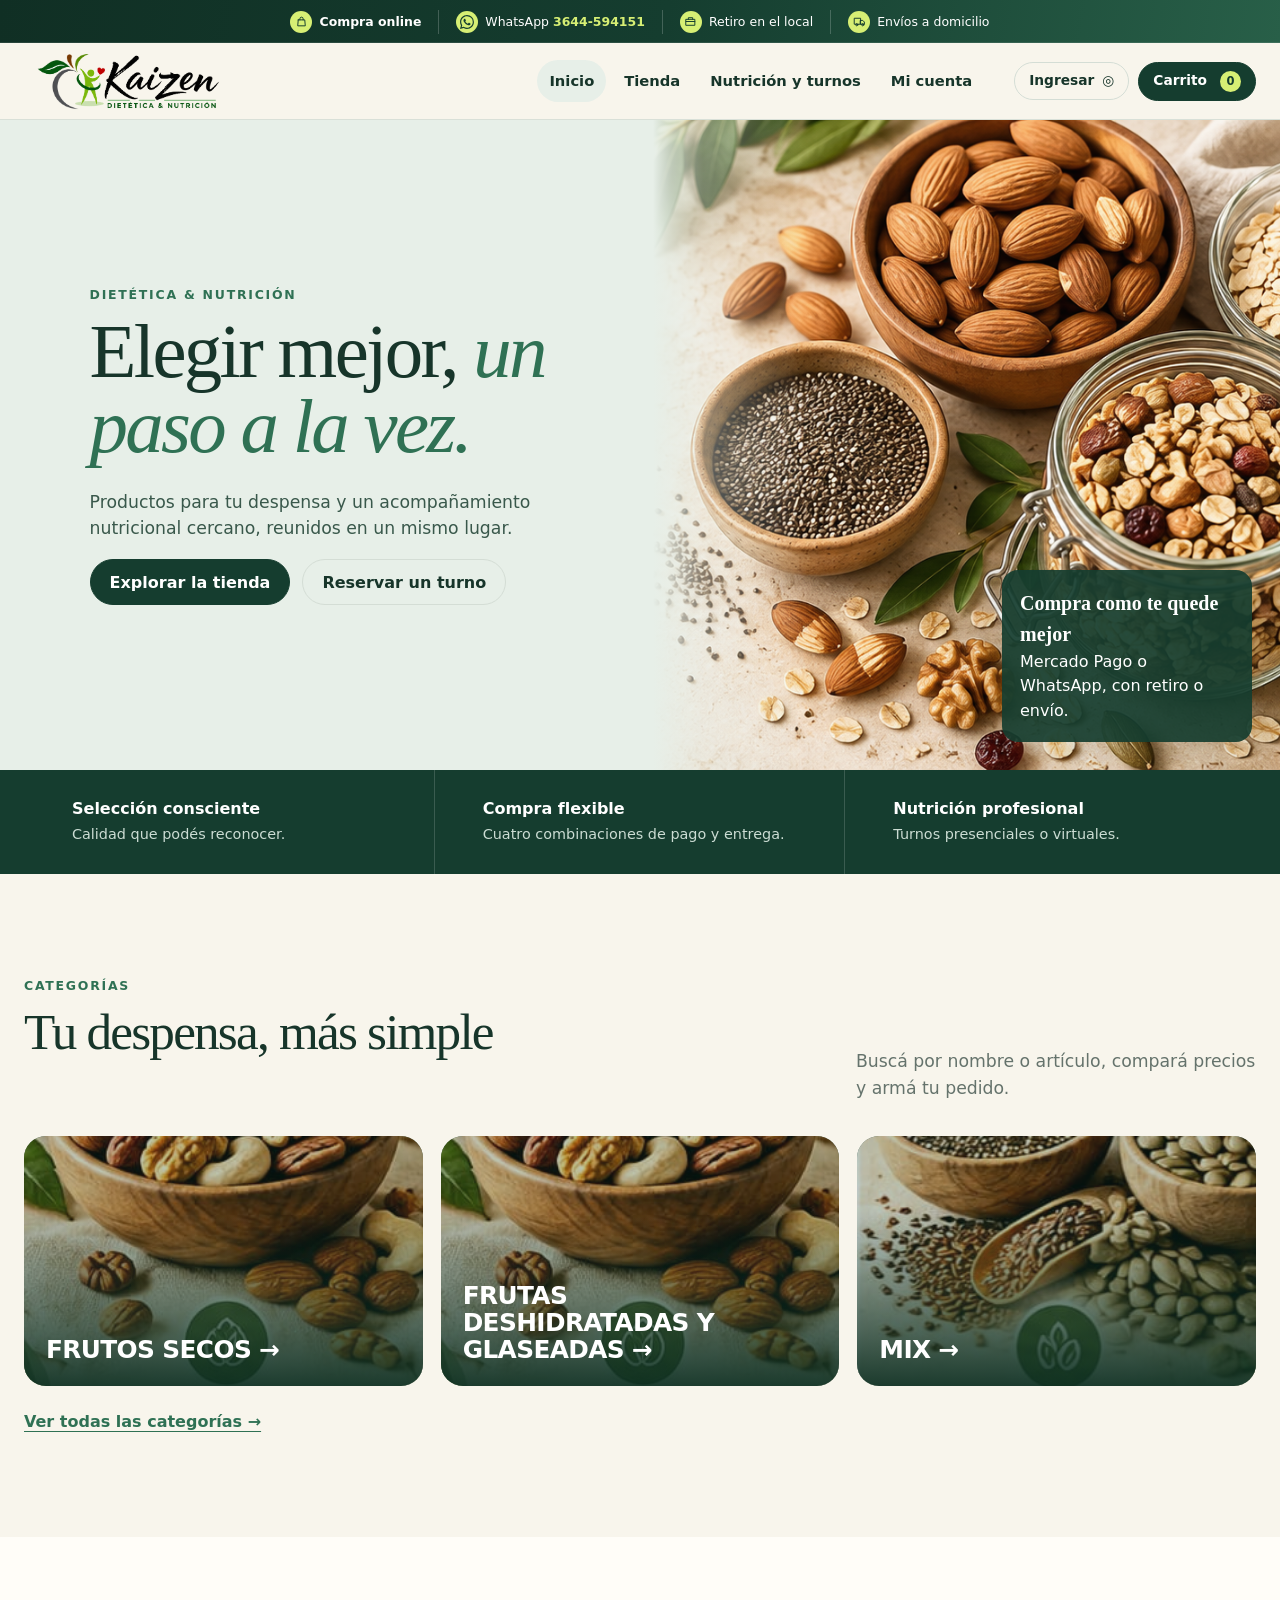
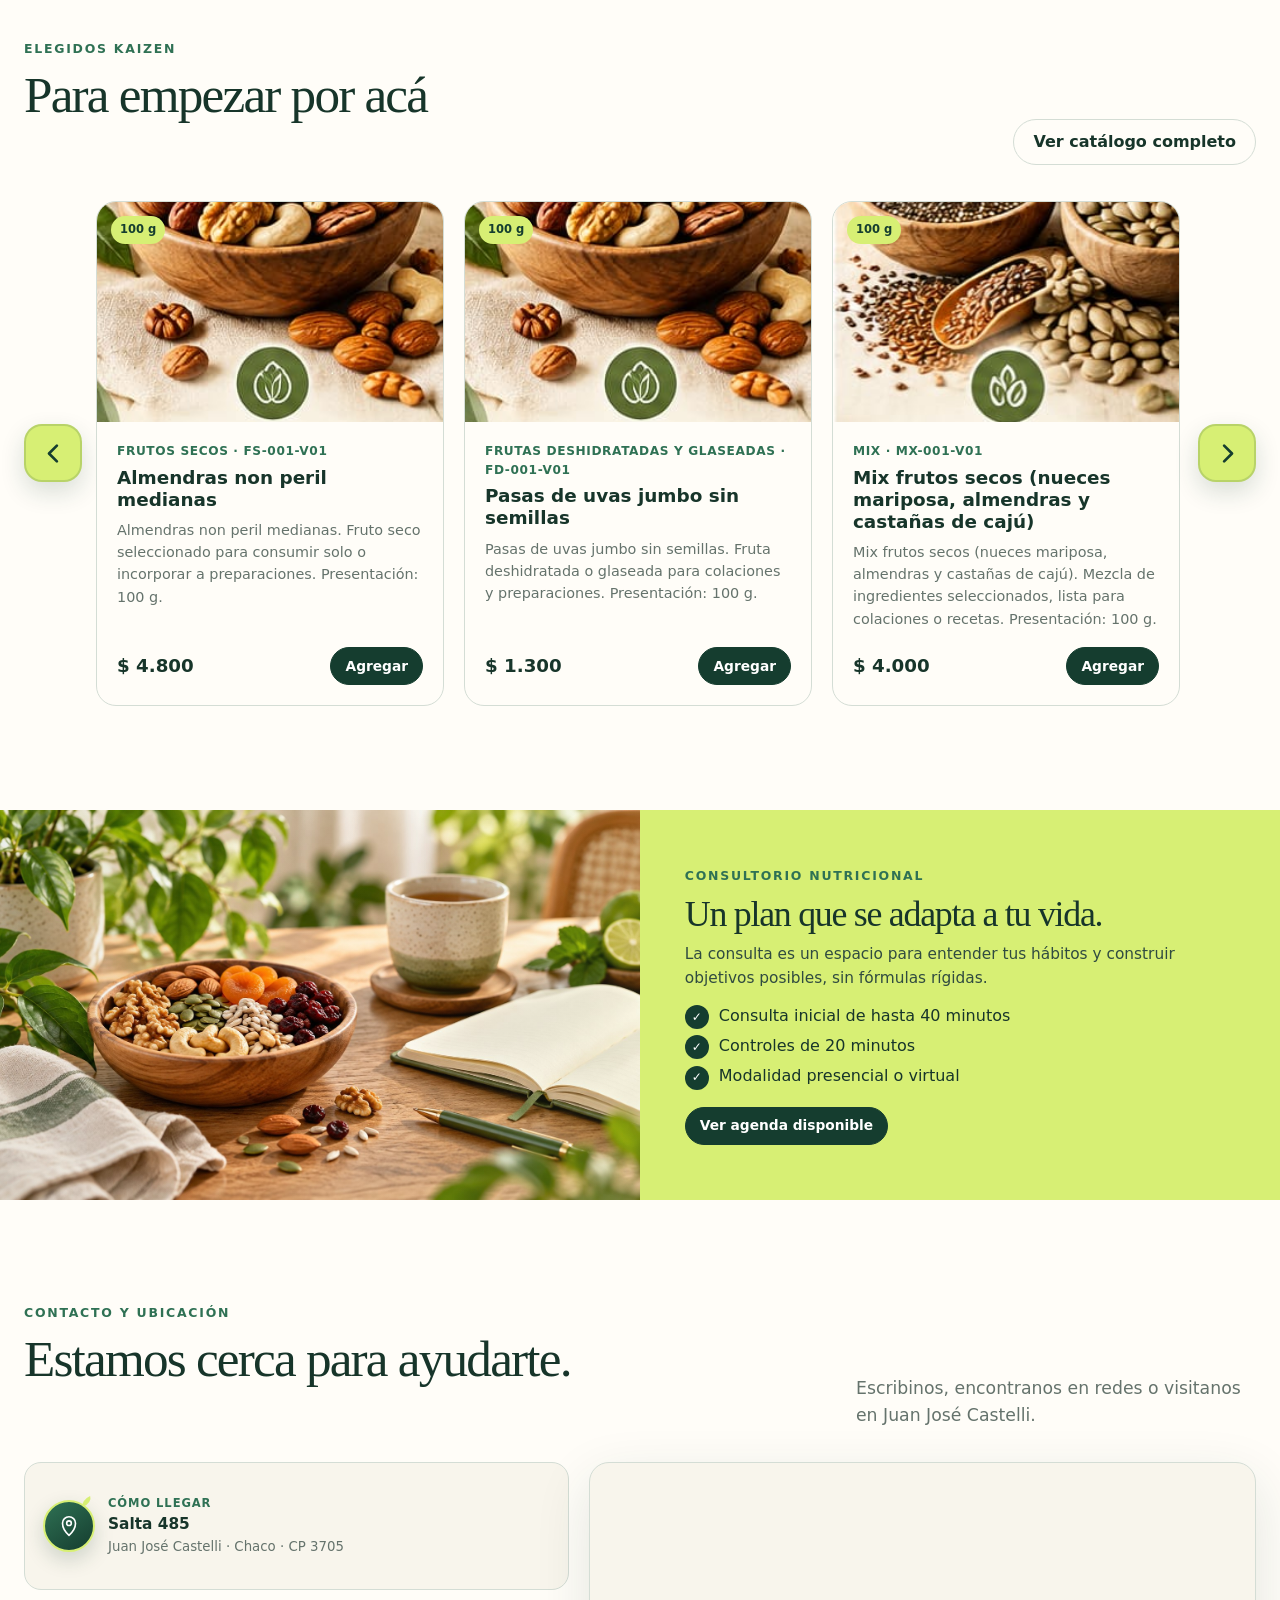
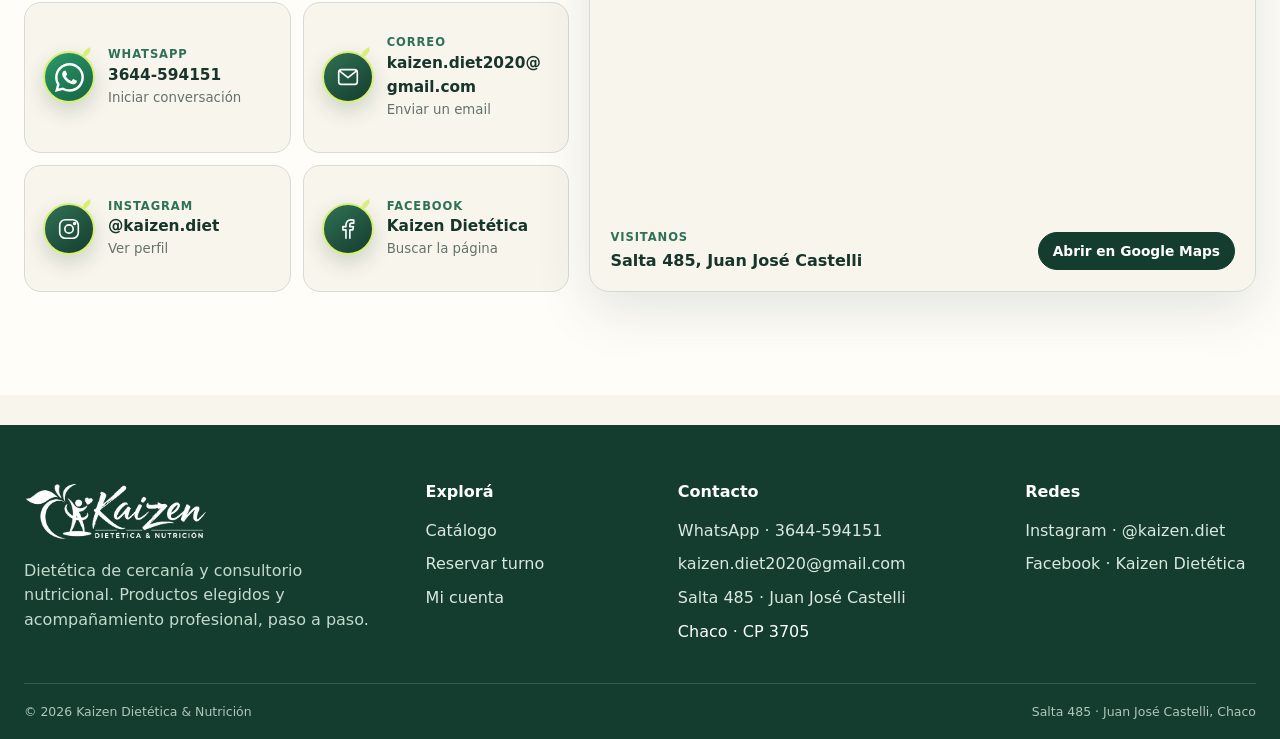
==== commit 054a7ca3: "Refinar imagen, WhatsApp y categorías" ====
--- a/index.html
+++ b/index.html
@@ -6,10 +6,10 @@
   <meta name="description" content="Kaizen Dietética & Nutrición: productos naturales, compras online y turnos con nutricionista.">
   <title>Kaizen · Dietética & Nutrición</title>
   <link rel="icon" href="assets/logo-round.jpeg">
-  <link rel="stylesheet" href="css/styles.css?v=20260925a">
-  <script src="js/data.js?v=20260925a" defer></script>
-  <script src="js/store.js?v=20260925a" defer></script>
-  <script src="js/app.js?v=20260925a" defer></script>
+  <link rel="stylesheet" href="css/styles.css?v=20260925b">
+  <script src="js/data.js?v=20260925b" defer></script>
+  <script src="js/store.js?v=20260925b" defer></script>
+  <script src="js/app.js?v=20260925b" defer></script>
   <script type="application/ld+json">
     {
       "@context": "https://schema.org",
@@ -76,7 +76,7 @@
     </section>
 
     <section class="feature-band home-consultorio">
-      <div class="home-consultorio-media"><img src="assets/opciones-especiales.jpeg" alt="Opciones saludables disponibles en Kaizen"></div>
+      <div class="home-consultorio-media"><img src="assets/consultorio-nutricional-v2.jpg" alt="Alimentos naturales, infusión y cuaderno para una consulta nutricional"></div>
       <div class="feature-copy">
         <p class="eyebrow">Consultorio nutricional</p>
         <h2>Un plan que se adapta a tu vida.</h2>
@@ -92,7 +92,7 @@
         <div class="contact-layout">
           <div class="contact-grid">
             <a class="contact-card location" href="https://www.google.com/maps/search/?api=1&amp;query=Salta%20485%2C%20Juan%20Jos%C3%A9%20Castelli%2C%20Chaco%2C%203705%2C%20Argentina" target="_blank" rel="noopener noreferrer"><span class="contact-icon"><svg viewBox="0 0 28 28" aria-hidden="true"><path d="M14 24s7-6.2 7-13a7 7 0 1 0-14 0c0 6.8 7 13 7 13Z"/><circle cx="14" cy="11" r="2.5"/></svg></span><span class="contact-kicker">Cómo llegar</span><strong>Salta 485</strong><small>Juan José Castelli · Chaco · CP 3705</small></a>
-            <a class="contact-card whatsapp" href="https://wa.me/5493644594151?text=Hola%20Kaizen%2C%20quisiera%20hacer%20una%20consulta." target="_blank" rel="noopener noreferrer"><span class="contact-icon"><svg viewBox="0 0 28 28" aria-hidden="true"><path d="M23 13.5a9 9 0 0 1-13.2 8L5 23l1.6-4.5A9 9 0 1 1 23 13.5Z"/><path d="M11 9.5c.7 2.2 2.3 3.8 4.5 4.6l1.3-1.2 2.1 1c-.4 1.8-1.6 2.6-3.1 2.3-3.6-.8-6.5-3.7-7.3-7.2-.3-1.5.5-2.7 2.3-3.2l1 2.1L11 9.5Z"/></svg></span><span class="contact-kicker">WhatsApp</span><strong>3644-594151</strong><small>Iniciar conversación</small></a>
+            <a class="contact-card whatsapp" href="https://wa.me/5493644594151?text=Hola%20Kaizen%2C%20quisiera%20hacer%20una%20consulta." target="_blank" rel="noopener noreferrer"><span class="contact-icon whatsapp-icon"><svg viewBox="0 0 16 16" aria-hidden="true"><path d="M13.601 2.326A7.854 7.854 0 0 0 7.994 0C3.627 0 .068 3.558.064 7.926c0 1.399.366 2.76 1.057 3.965L0 16l4.204-1.102a7.933 7.933 0 0 0 3.79.965h.004c4.368 0 7.926-3.558 7.93-7.93a7.898 7.898 0 0 0-2.327-5.607zM7.994 14.521a6.573 6.573 0 0 1-3.356-.92l-.24-.144-2.494.654.666-2.433-.156-.251a6.56 6.56 0 0 1-1.007-3.505c0-3.626 2.957-6.584 6.591-6.584a6.56 6.56 0 0 1 4.66 1.931 6.557 6.557 0 0 1 1.928 4.66c-.004 3.63-2.961 6.592-6.592 6.592zm3.615-4.934c-.197-.099-1.17-.578-1.353-.646-.182-.065-.315-.099-.445.099-.133.197-.513.646-.627.775-.114.133-.231.148-.429.05-.197-.1-.836-.308-1.592-.984-.59-.525-.986-1.175-1.1-1.372-.116-.198-.013-.306.085-.404.087-.087.198-.231.297-.346.1-.116.133-.198.198-.33.065-.134.034-.25-.016-.35-.05-.099-.445-1.074-.61-1.47-.16-.388-.323-.334-.445-.34-.114-.006-.247-.007-.378-.007a.729.729 0 0 0-.528.247c-.182.198-.691.677-.691 1.654s.71 1.916.81 2.049c.098.132 1.394 2.132 3.383 2.992.47.205.84.326 1.129.418.475.151.906.129 1.247.078.38-.057 1.17-.48 1.336-.943.164-.462.164-.858.114-.943-.049-.084-.182-.132-.38-.23z"/></svg></span><span class="contact-kicker">WhatsApp</span><strong>3644-594151</strong><small>Iniciar conversación</small></a>
             <a class="contact-card" href="mailto:kaizen.diet2020@gmail.com"><span class="contact-icon"><svg viewBox="0 0 28 28" aria-hidden="true"><rect x="4" y="6" width="20" height="16" rx="3"/><path d="m5.5 8 8.5 6.7L22.5 8"/></svg></span><span class="contact-kicker">Correo</span><strong>kaizen.diet2020@gmail.com</strong><small>Enviar un email</small></a>
             <a class="contact-card" href="https://www.instagram.com/kaizen.diet/" target="_blank" rel="noopener noreferrer"><span class="contact-icon"><svg viewBox="0 0 28 28" aria-hidden="true"><rect x="4" y="4" width="20" height="20" rx="6"/><circle cx="14" cy="14" r="4.5"/><circle cx="20" cy="8" r="1"/></svg></span><span class="contact-kicker">Instagram</span><strong>@kaizen.diet</strong><small>Ver perfil</small></a>
             <a class="contact-card" href="https://www.facebook.com/search/top?q=Kaizen%20Diet%C3%A9tica" target="_blank" rel="noopener noreferrer"><span class="contact-icon"><svg viewBox="0 0 28 28" aria-hidden="true"><path d="M16 24v-9h3.2l.6-3.5H16V9.7c0-1.2.4-2 2.1-2h2.1V4.5c-.7-.1-1.8-.3-3.1-.3-3.2 0-5.3 2-5.3 5.6v1.7H8.5V15h3.3v9"/></svg></span><span class="contact-kicker">Facebook</span><strong>Kaizen Dietética</strong><small>Buscar la página</small></a>
--- a/css/styles.css
+++ b/css/styles.css
@@ -85,6 +85,7 @@
   background: var(--lime);
 }
 .announcement-icon svg { width: 13px; height: 13px; fill: none; stroke: currentColor; stroke-width: 1.8; stroke-linecap: round; stroke-linejoin: round; }
+.announcement-whatsapp .announcement-icon svg { width: 14px; height: 14px; fill: currentColor; stroke: none; }
 
 .site-header {
   position: sticky;
@@ -336,36 +337,23 @@
   min-height: 390px;
   position: relative;
   overflow: hidden;
-  display: grid;
-  place-items: center;
-  padding: 28px;
-  background: #dce9d9;
-  isolation: isolate;
-}
-.home-consultorio-media::before {
-  content: "";
-  position: absolute;
-  z-index: -2;
-  inset: -28px;
-  background: linear-gradient(rgba(21, 61, 47, .32), rgba(21, 61, 47, .32)), url("../assets/opciones-especiales.jpeg") center / cover;
-  filter: blur(18px) saturate(.75);
-  transform: scale(1.1);
+  background: var(--pine);
 }
 .home-consultorio-media::after {
   content: "";
   position: absolute;
-  z-index: -1;
+  z-index: 1;
   inset: 0;
-  background: linear-gradient(135deg, rgba(255, 253, 248, .38), rgba(21, 61, 47, .22));
+  pointer-events: none;
+  background: linear-gradient(110deg, rgba(21, 61, 47, .08), transparent 48%, rgba(215, 239, 116, .1));
 }
 .home-consultorio-media img {
-  width: min(100%, 315px);
-  height: 335px;
-  object-fit: contain;
-  border: 8px solid rgba(255, 253, 248, .88);
-  border-radius: 18px;
-  background: var(--paper);
-  box-shadow: 0 22px 55px rgba(16, 47, 36, .27);
+  position: absolute;
+  inset: 0;
+  width: 100%;
+  height: 100%;
+  object-fit: cover;
+  object-position: center;
 }
 .home-consultorio .feature-copy { padding: clamp(26px, 3.5vw, 48px); }
 .home-consultorio .feature-copy h2 { max-width: 650px; margin-bottom: 10px; font-size: clamp(1.85rem, 2.8vw, 2.75rem); }
@@ -377,6 +365,7 @@
 .page-hero .lead { margin-bottom: 0; }
 
 .catalog-shell { display: grid; grid-template-columns: 255px 1fr; gap: 32px; align-items: start; }
+.catalog-shell > * { min-width: 0; }
 .filter-panel {
   position: sticky;
   top: 103px;
@@ -385,19 +374,31 @@
   border-radius: 18px;
   background: var(--paper);
 }
-.filter-panel h2 { margin-bottom: 18px; font-family: inherit; font-size: 1rem; font-weight: 850; letter-spacing: 0; }
-.chip-list { display: grid; gap: 5px; }
+.filter-panel h2 { display: flex; align-items: center; gap: 9px; margin-bottom: 18px; font-family: Georgia, serif; font-size: 1.25rem; font-weight: 700; letter-spacing: -.015em; }
+.filter-panel h2::before { content: ""; width: 13px; height: 9px; border-radius: 100% 0 100% 0; background: var(--green); transform: rotate(-20deg); }
+.chip-list { display: grid; gap: 6px; }
 .chip {
   width: 100%;
+  position: relative;
+  display: flex;
+  align-items: center;
+  gap: 10px;
   padding: 10px 12px;
-  border: 0;
-  border-radius: 10px;
+  border: 1px solid transparent;
+  border-radius: 12px;
   color: var(--ink);
   background: transparent;
   text-align: left;
-  font-size: .9rem;
-}
-.chip:hover, .chip.active { background: var(--mist); color: var(--green); font-weight: 800; }
+  font-family: Georgia, "Times New Roman", serif;
+  font-size: .96rem;
+  font-weight: 600;
+  line-height: 1.15;
+  transition: color 160ms ease, background 160ms ease, border-color 160ms ease, transform 160ms ease;
+}
+.chip::before { content: ""; flex: 0 0 auto; width: 8px; height: 8px; border: 2px solid var(--green); border-radius: 50%; background: transparent; }
+.chip:hover { border-color: var(--line); background: var(--mist); transform: translateX(2px); }
+.chip.active { color: white; border-color: var(--pine); background: var(--pine); box-shadow: 0 8px 18px rgba(21, 61, 47, .14); }
+.chip.active::before { border-color: var(--lime); background: var(--lime); box-shadow: 0 0 0 3px rgba(215, 239, 116, .15); }
 .catalog-toolbar { display: grid; grid-template-columns: minmax(220px, 1fr) minmax(180px, auto) minmax(145px, auto); gap: 12px; margin-bottom: 18px; }
 .search-wrap { position: relative; }
 .search-wrap input { padding-left: 45px; }
@@ -706,6 +707,8 @@
   transform: rotate(-24deg);
 }
 .contact-icon svg { width: 26px; height: 26px; display: block; fill: none; stroke: currentColor; stroke-width: 1.75; stroke-linecap: round; stroke-linejoin: round; }
+.contact-card.whatsapp .contact-icon { background: linear-gradient(145deg, #2b9a68, #176344); }
+.contact-icon.whatsapp-icon svg { width: 29px; height: 29px; fill: currentColor; stroke: none; }
 .contact-kicker { color: var(--green); font-size: .72rem; font-weight: 850; letter-spacing: .08em; text-transform: uppercase; }
 .contact-card strong { grid-column: 2; overflow-wrap: anywhere; font-size: .96rem; }
 .contact-card small { grid-column: 2; color: var(--muted); }
@@ -736,8 +739,9 @@
   .product-carousel { grid-auto-columns: calc((100% - 20px) / 2); }
   .catalog-shell { grid-template-columns: 1fr; }
   .filter-panel { position: static; }
-  .chip-list { display: flex; flex-wrap: wrap; }
-  .chip { width: auto; }
+  .chip-list { display: flex; flex-wrap: nowrap; gap: 8px; overflow-x: auto; padding: 2px 1px 10px; scrollbar-width: none; scroll-snap-type: inline proximity; }
+  .chip-list::-webkit-scrollbar { display: none; }
+  .chip { width: auto; flex: 0 0 auto; scroll-snap-align: start; }
   .booking-layout { grid-template-columns: 1fr; }
   .booking-intro { position: static; }
   .consultation-guide-grid { grid-template-columns: repeat(2, 1fr); }
@@ -789,8 +793,8 @@
   .time-option-grid { grid-template-columns: repeat(3, 1fr); }
   .address-grid { grid-template-columns: 1fr; }
   .address-grid .address-street, .address-grid .address-reference { grid-column: auto; }
-  .home-consultorio-media { min-height: 315px; padding: 20px; }
-  .home-consultorio-media img { width: min(100%, 275px); height: 275px; border-width: 6px; }
+  .home-consultorio-media { min-height: 285px; }
+  .home-consultorio-media img { object-position: 46% center; }
   .account-feature-media { min-height: 230px; }
   .account-feature-media::after { background: linear-gradient(180deg, transparent 55%, rgba(231,239,232,.86)); }
   .admin-panel-heading { align-items: stretch; flex-direction: column; }
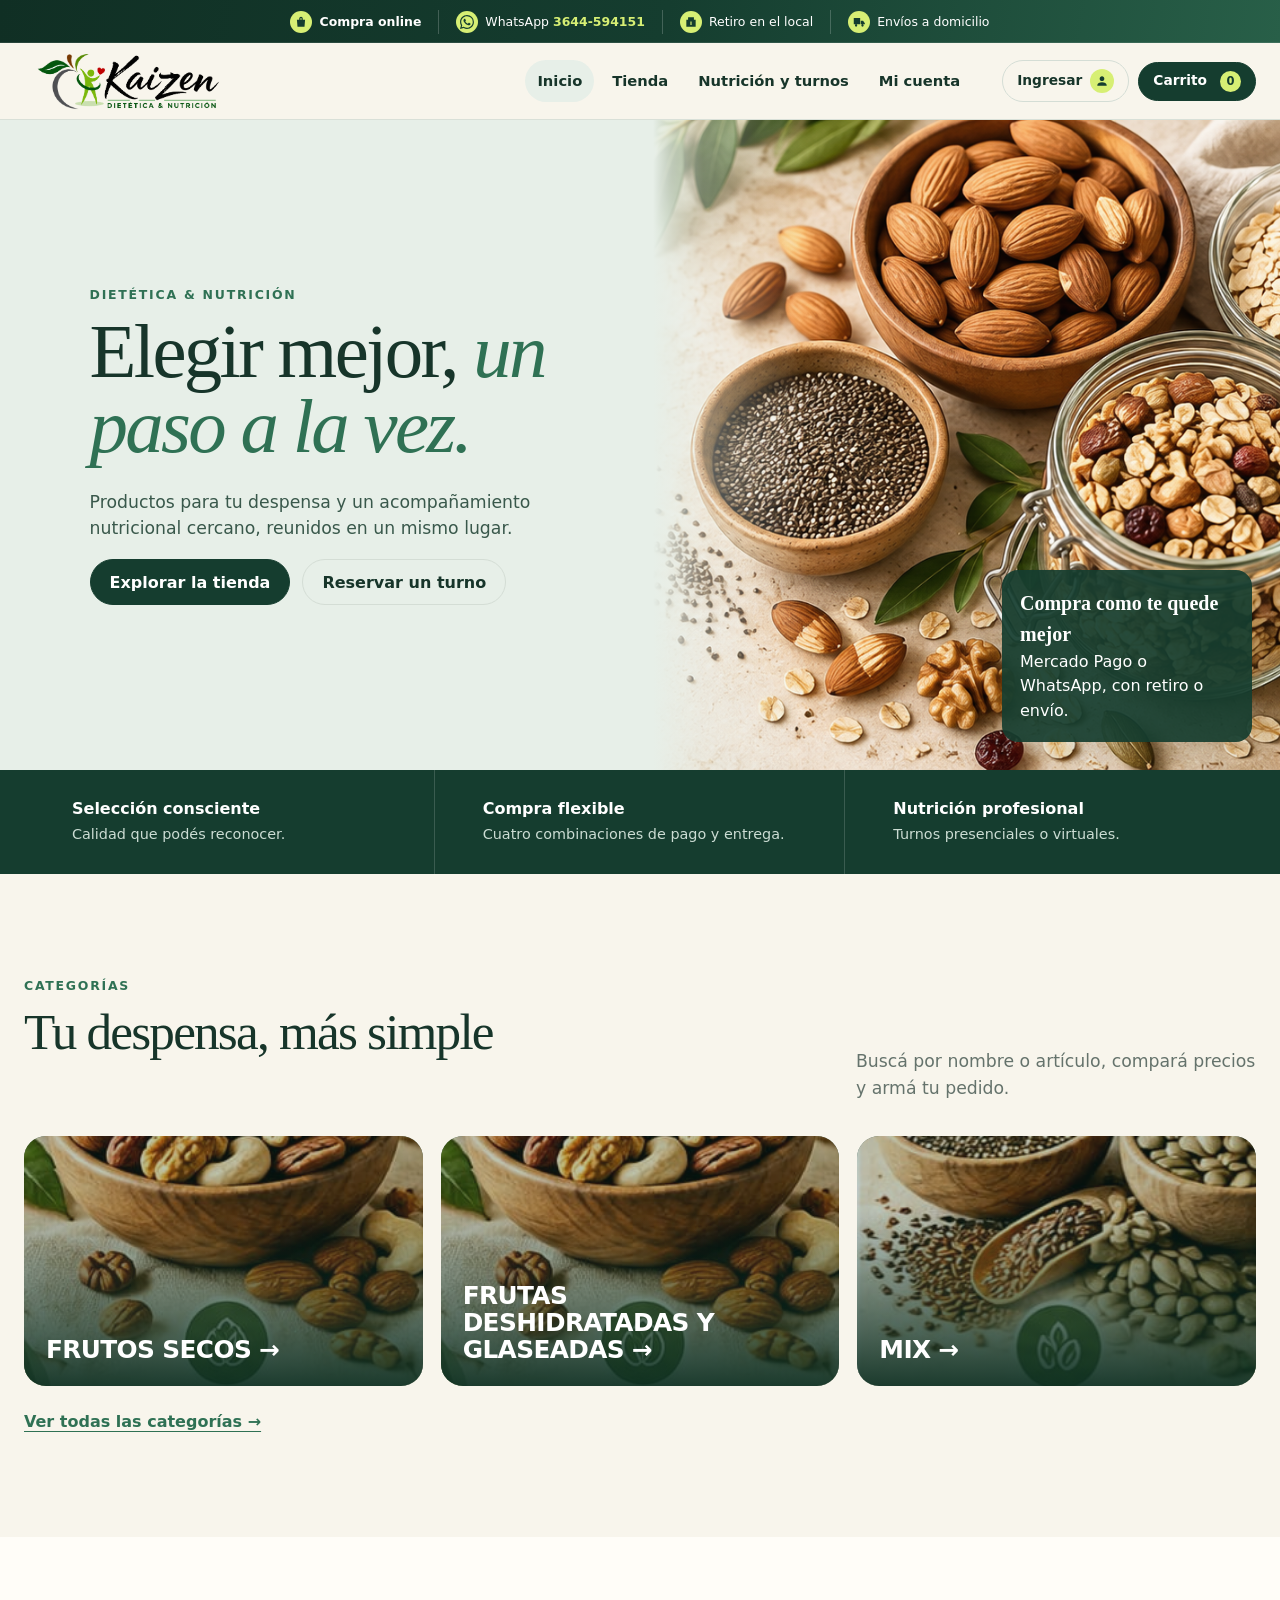
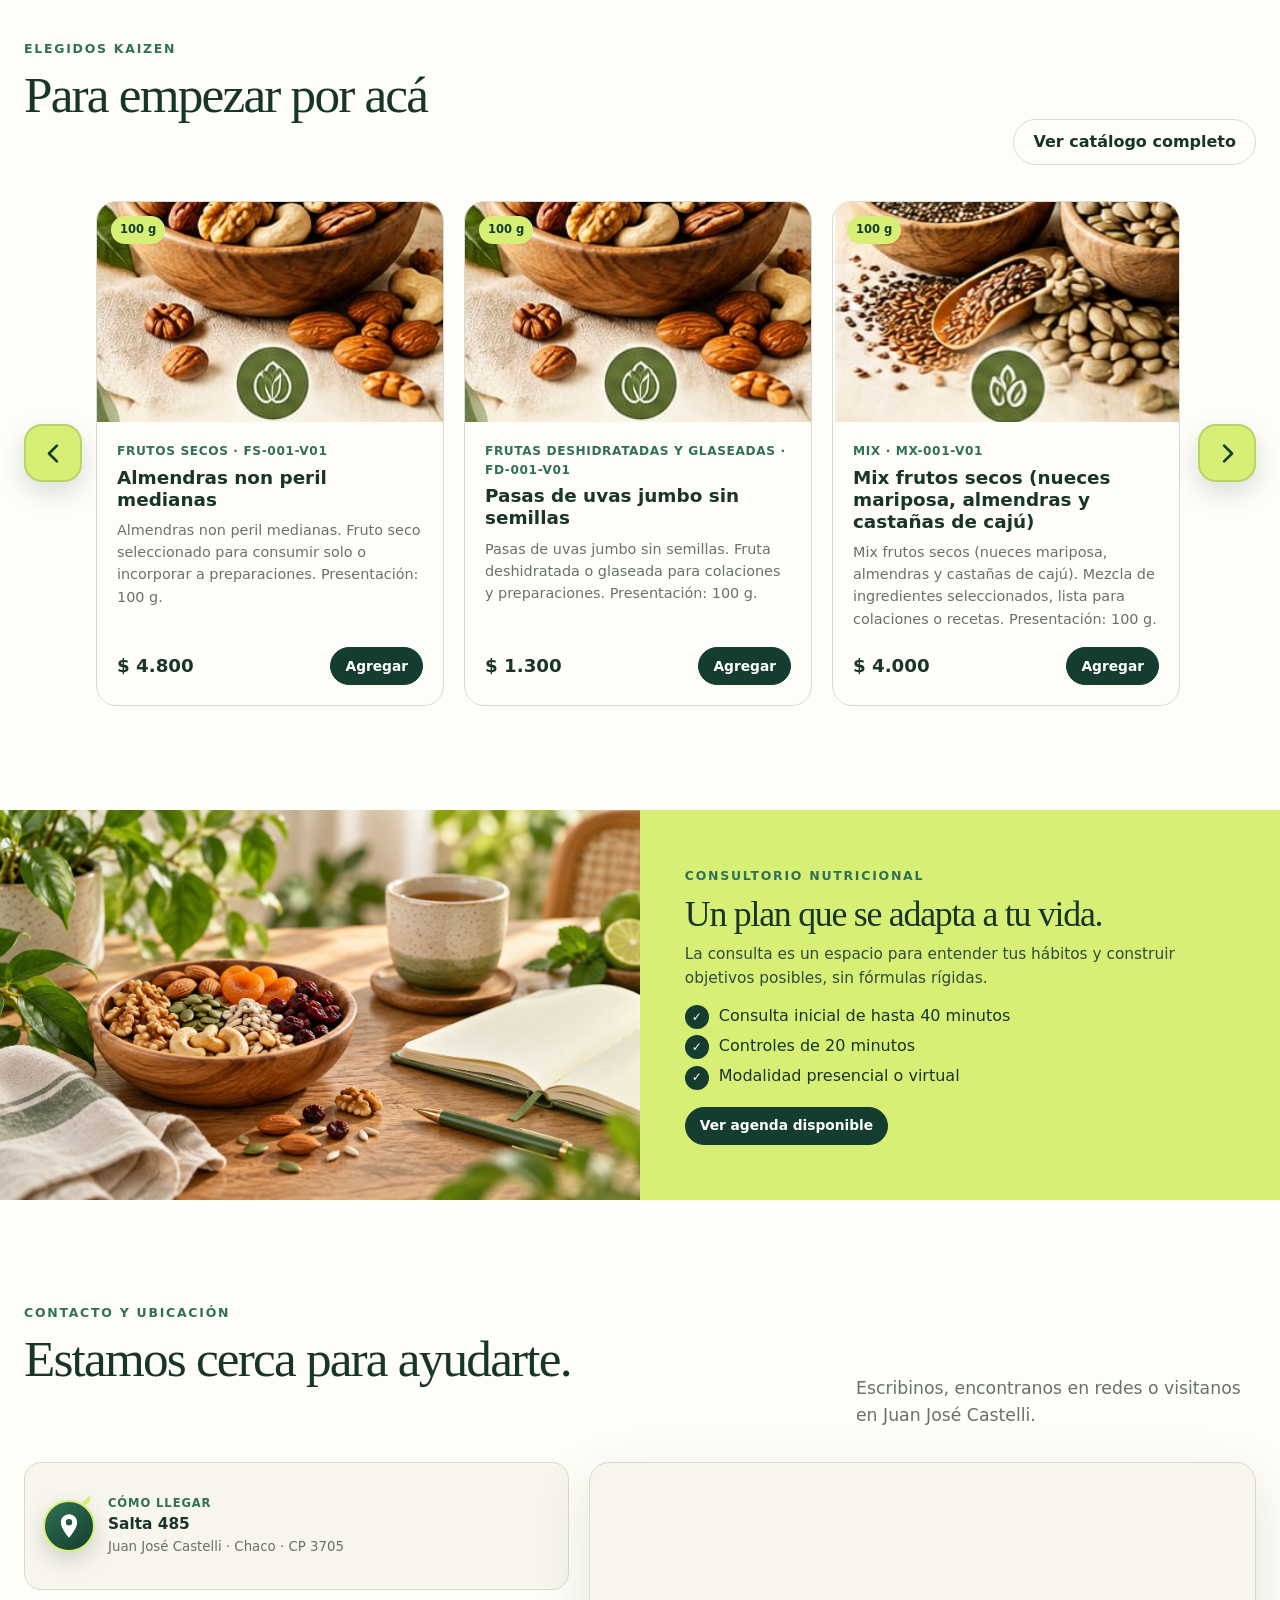
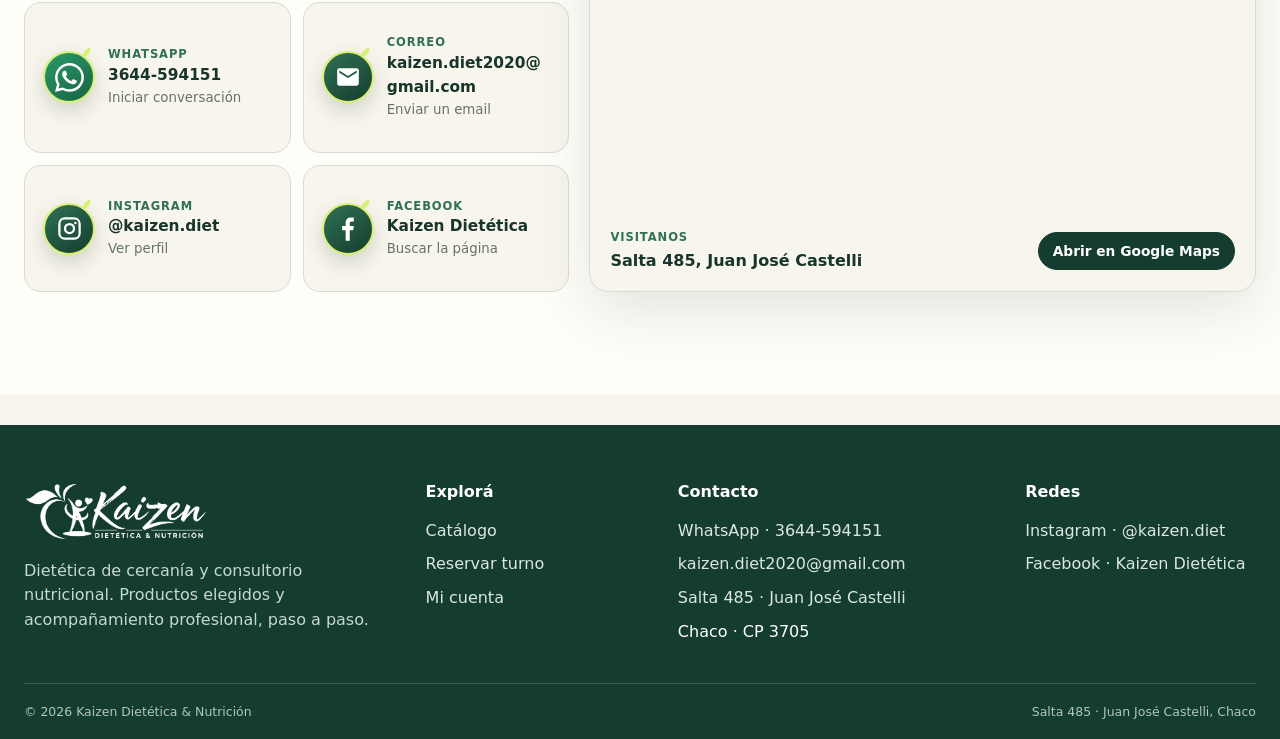
==== commit 34bd0bc3: "Unificar iconografía del sitio" ====
--- a/index.html
+++ b/index.html
@@ -6,10 +6,10 @@
   <meta name="description" content="Kaizen Dietética & Nutrición: productos naturales, compras online y turnos con nutricionista.">
   <title>Kaizen · Dietética & Nutrición</title>
   <link rel="icon" href="assets/logo-round.jpeg">
-  <link rel="stylesheet" href="css/styles.css?v=20260925b">
-  <script src="js/data.js?v=20260925b" defer></script>
-  <script src="js/store.js?v=20260925b" defer></script>
-  <script src="js/app.js?v=20260925b" defer></script>
+  <link rel="stylesheet" href="css/styles.css?v=20260925c">
+  <script src="js/data.js?v=20260925c" defer></script>
+  <script src="js/store.js?v=20260925c" defer></script>
+  <script src="js/app.js?v=20260925c" defer></script>
   <script type="application/ld+json">
     {
       "@context": "https://schema.org",
@@ -91,11 +91,11 @@
         <div class="split-heading"><div><p class="eyebrow">Contacto y ubicación</p><h2>Estamos cerca para ayudarte.</h2></div><p class="lead">Escribinos, encontranos en redes o visitanos en Juan José Castelli.</p></div>
         <div class="contact-layout">
           <div class="contact-grid">
-            <a class="contact-card location" href="https://www.google.com/maps/search/?api=1&amp;query=Salta%20485%2C%20Juan%20Jos%C3%A9%20Castelli%2C%20Chaco%2C%203705%2C%20Argentina" target="_blank" rel="noopener noreferrer"><span class="contact-icon"><svg viewBox="0 0 28 28" aria-hidden="true"><path d="M14 24s7-6.2 7-13a7 7 0 1 0-14 0c0 6.8 7 13 7 13Z"/><circle cx="14" cy="11" r="2.5"/></svg></span><span class="contact-kicker">Cómo llegar</span><strong>Salta 485</strong><small>Juan José Castelli · Chaco · CP 3705</small></a>
+            <a class="contact-card location" href="https://www.google.com/maps/search/?api=1&amp;query=Salta%20485%2C%20Juan%20Jos%C3%A9%20Castelli%2C%20Chaco%2C%203705%2C%20Argentina" target="_blank" rel="noopener noreferrer"><span class="contact-icon location-icon"><svg viewBox="0 0 24 24" aria-hidden="true"><path d="M12 2C8.13 2 5 5.13 5 9c0 5.25 7 13 7 13s7-7.75 7-13c0-3.87-3.13-7-7-7Zm0 9.5A2.5 2.5 0 1 1 12 6a2.5 2.5 0 0 1 0 5.5Z"/></svg></span><span class="contact-kicker">Cómo llegar</span><strong>Salta 485</strong><small>Juan José Castelli · Chaco · CP 3705</small></a>
             <a class="contact-card whatsapp" href="https://wa.me/5493644594151?text=Hola%20Kaizen%2C%20quisiera%20hacer%20una%20consulta." target="_blank" rel="noopener noreferrer"><span class="contact-icon whatsapp-icon"><svg viewBox="0 0 16 16" aria-hidden="true"><path d="M13.601 2.326A7.854 7.854 0 0 0 7.994 0C3.627 0 .068 3.558.064 7.926c0 1.399.366 2.76 1.057 3.965L0 16l4.204-1.102a7.933 7.933 0 0 0 3.79.965h.004c4.368 0 7.926-3.558 7.93-7.93a7.898 7.898 0 0 0-2.327-5.607zM7.994 14.521a6.573 6.573 0 0 1-3.356-.92l-.24-.144-2.494.654.666-2.433-.156-.251a6.56 6.56 0 0 1-1.007-3.505c0-3.626 2.957-6.584 6.591-6.584a6.56 6.56 0 0 1 4.66 1.931 6.557 6.557 0 0 1 1.928 4.66c-.004 3.63-2.961 6.592-6.592 6.592zm3.615-4.934c-.197-.099-1.17-.578-1.353-.646-.182-.065-.315-.099-.445.099-.133.197-.513.646-.627.775-.114.133-.231.148-.429.05-.197-.1-.836-.308-1.592-.984-.59-.525-.986-1.175-1.1-1.372-.116-.198-.013-.306.085-.404.087-.087.198-.231.297-.346.1-.116.133-.198.198-.33.065-.134.034-.25-.016-.35-.05-.099-.445-1.074-.61-1.47-.16-.388-.323-.334-.445-.34-.114-.006-.247-.007-.378-.007a.729.729 0 0 0-.528.247c-.182.198-.691.677-.691 1.654s.71 1.916.81 2.049c.098.132 1.394 2.132 3.383 2.992.47.205.84.326 1.129.418.475.151.906.129 1.247.078.38-.057 1.17-.48 1.336-.943.164-.462.164-.858.114-.943-.049-.084-.182-.132-.38-.23z"/></svg></span><span class="contact-kicker">WhatsApp</span><strong>3644-594151</strong><small>Iniciar conversación</small></a>
-            <a class="contact-card" href="mailto:kaizen.diet2020@gmail.com"><span class="contact-icon"><svg viewBox="0 0 28 28" aria-hidden="true"><rect x="4" y="6" width="20" height="16" rx="3"/><path d="m5.5 8 8.5 6.7L22.5 8"/></svg></span><span class="contact-kicker">Correo</span><strong>kaizen.diet2020@gmail.com</strong><small>Enviar un email</small></a>
-            <a class="contact-card" href="https://www.instagram.com/kaizen.diet/" target="_blank" rel="noopener noreferrer"><span class="contact-icon"><svg viewBox="0 0 28 28" aria-hidden="true"><rect x="4" y="4" width="20" height="20" rx="6"/><circle cx="14" cy="14" r="4.5"/><circle cx="20" cy="8" r="1"/></svg></span><span class="contact-kicker">Instagram</span><strong>@kaizen.diet</strong><small>Ver perfil</small></a>
-            <a class="contact-card" href="https://www.facebook.com/search/top?q=Kaizen%20Diet%C3%A9tica" target="_blank" rel="noopener noreferrer"><span class="contact-icon"><svg viewBox="0 0 28 28" aria-hidden="true"><path d="M16 24v-9h3.2l.6-3.5H16V9.7c0-1.2.4-2 2.1-2h2.1V4.5c-.7-.1-1.8-.3-3.1-.3-3.2 0-5.3 2-5.3 5.6v1.7H8.5V15h3.3v9"/></svg></span><span class="contact-kicker">Facebook</span><strong>Kaizen Dietética</strong><small>Buscar la página</small></a>
+            <a class="contact-card" href="mailto:kaizen.diet2020@gmail.com"><span class="contact-icon email-icon"><svg viewBox="0 0 24 24" aria-hidden="true"><path d="M20 4H4a2 2 0 0 0-2 2v12c0 1.1.9 2 2 2h16a2 2 0 0 0 2-2V6c0-1.1-.9-2-2-2Zm0 4-8 5-8-5V6l8 5 8-5v2Z"/></svg></span><span class="contact-kicker">Correo</span><strong>kaizen.diet2020@gmail.com</strong><small>Enviar un email</small></a>
+            <a class="contact-card" href="https://www.instagram.com/kaizen.diet/" target="_blank" rel="noopener noreferrer"><span class="contact-icon instagram-icon"><svg viewBox="0 0 24 24" aria-hidden="true"><path d="M7.8 2h8.4A5.8 5.8 0 0 1 22 7.8v8.4a5.8 5.8 0 0 1-5.8 5.8H7.8A5.8 5.8 0 0 1 2 16.2V7.8A5.8 5.8 0 0 1 7.8 2Zm-.2 2A3.6 3.6 0 0 0 4 7.6v8.8A3.6 3.6 0 0 0 7.6 20h8.8a3.6 3.6 0 0 0 3.6-3.6V7.6A3.6 3.6 0 0 0 16.4 4H7.6ZM12 7a5 5 0 1 1 0 10 5 5 0 0 1 0-10Zm0 2a3 3 0 1 0 0 6 3 3 0 0 0 0-6Zm5.25-3.1a1.15 1.15 0 1 1 0 2.3 1.15 1.15 0 0 1 0-2.3Z"/></svg></span><span class="contact-kicker">Instagram</span><strong>@kaizen.diet</strong><small>Ver perfil</small></a>
+            <a class="contact-card" href="https://www.facebook.com/search/top?q=Kaizen%20Diet%C3%A9tica" target="_blank" rel="noopener noreferrer"><span class="contact-icon facebook-icon"><svg viewBox="0 0 24 24" aria-hidden="true"><path d="M13.5 22v-9h3l.5-3.5h-3.5V7.3c0-1 .3-1.8 1.8-1.8H17V2.4c-.8-.1-1.7-.2-2.6-.2-2.6 0-4.4 1.6-4.4 4.6v2.7H7V13h3v9h3.5Z"/></svg></span><span class="contact-kicker">Facebook</span><strong>Kaizen Dietética</strong><small>Buscar la página</small></a>
           </div>
           <div class="map-card"><iframe title="Mapa de Kaizen Dietética & Nutrición" src="https://www.google.com/maps?q=Salta%20485%2C%20Juan%20Jos%C3%A9%20Castelli%2C%20Chaco%2C%20Argentina&amp;z=16&amp;output=embed" referrerpolicy="no-referrer-when-downgrade" allowfullscreen></iframe><div class="map-caption"><div><span>Visitanos</span><strong>Salta 485, Juan José Castelli</strong></div><a class="button small" href="https://www.google.com/maps/search/?api=1&amp;query=Salta%20485%2C%20Juan%20Jos%C3%A9%20Castelli%2C%20Chaco%2C%203705%2C%20Argentina" target="_blank" rel="noopener noreferrer">Abrir en Google Maps</a></div></div>
         </div>
--- a/css/styles.css
+++ b/css/styles.css
@@ -84,8 +84,8 @@
   color: var(--pine);
   background: var(--lime);
 }
-.announcement-icon svg { width: 13px; height: 13px; fill: none; stroke: currentColor; stroke-width: 1.8; stroke-linecap: round; stroke-linejoin: round; }
-.announcement-whatsapp .announcement-icon svg { width: 14px; height: 14px; fill: currentColor; stroke: none; }
+.announcement-icon svg { width: 14px; height: 14px; display: block; fill: currentColor; stroke: none; }
+.announcement-whatsapp .announcement-icon svg { width: 14px; height: 14px; }
 
 .site-header {
   position: sticky;
@@ -117,6 +117,17 @@
 }
 .main-nav a:hover, .main-nav a.active { background: var(--mist); }
 .header-actions { display: flex; align-items: center; gap: 9px; }
+.account-icon {
+  width: 24px;
+  height: 24px;
+  flex: 0 0 auto;
+  display: inline-grid;
+  place-items: center;
+  border-radius: 50%;
+  color: var(--pine);
+  background: var(--lime);
+}
+.account-icon svg { width: 14px; height: 14px; display: block; fill: currentColor; }
 .cart-button { position: relative; }
 .cart-count {
   min-width: 21px;
@@ -706,9 +717,13 @@
   background: var(--lime);
   transform: rotate(-24deg);
 }
-.contact-icon svg { width: 26px; height: 26px; display: block; fill: none; stroke: currentColor; stroke-width: 1.75; stroke-linecap: round; stroke-linejoin: round; }
+.contact-icon svg { width: 27px; height: 27px; display: block; fill: currentColor; stroke: none; }
 .contact-card.whatsapp .contact-icon { background: linear-gradient(145deg, #2b9a68, #176344); }
-.contact-icon.whatsapp-icon svg { width: 29px; height: 29px; fill: currentColor; stroke: none; }
+.contact-icon.whatsapp-icon svg { width: 29px; height: 29px; }
+.contact-icon.location-icon svg { width: 28px; height: 28px; }
+.contact-icon.email-icon svg { width: 26px; height: 26px; }
+.contact-icon.instagram-icon svg { width: 27px; height: 27px; }
+.contact-icon.facebook-icon svg { width: 28px; height: 28px; }
 .contact-kicker { color: var(--green); font-size: .72rem; font-weight: 850; letter-spacing: .08em; text-transform: uppercase; }
 .contact-card strong { grid-column: 2; overflow-wrap: anywhere; font-size: .96rem; }
 .contact-card small { grid-column: 2; color: var(--muted); }
